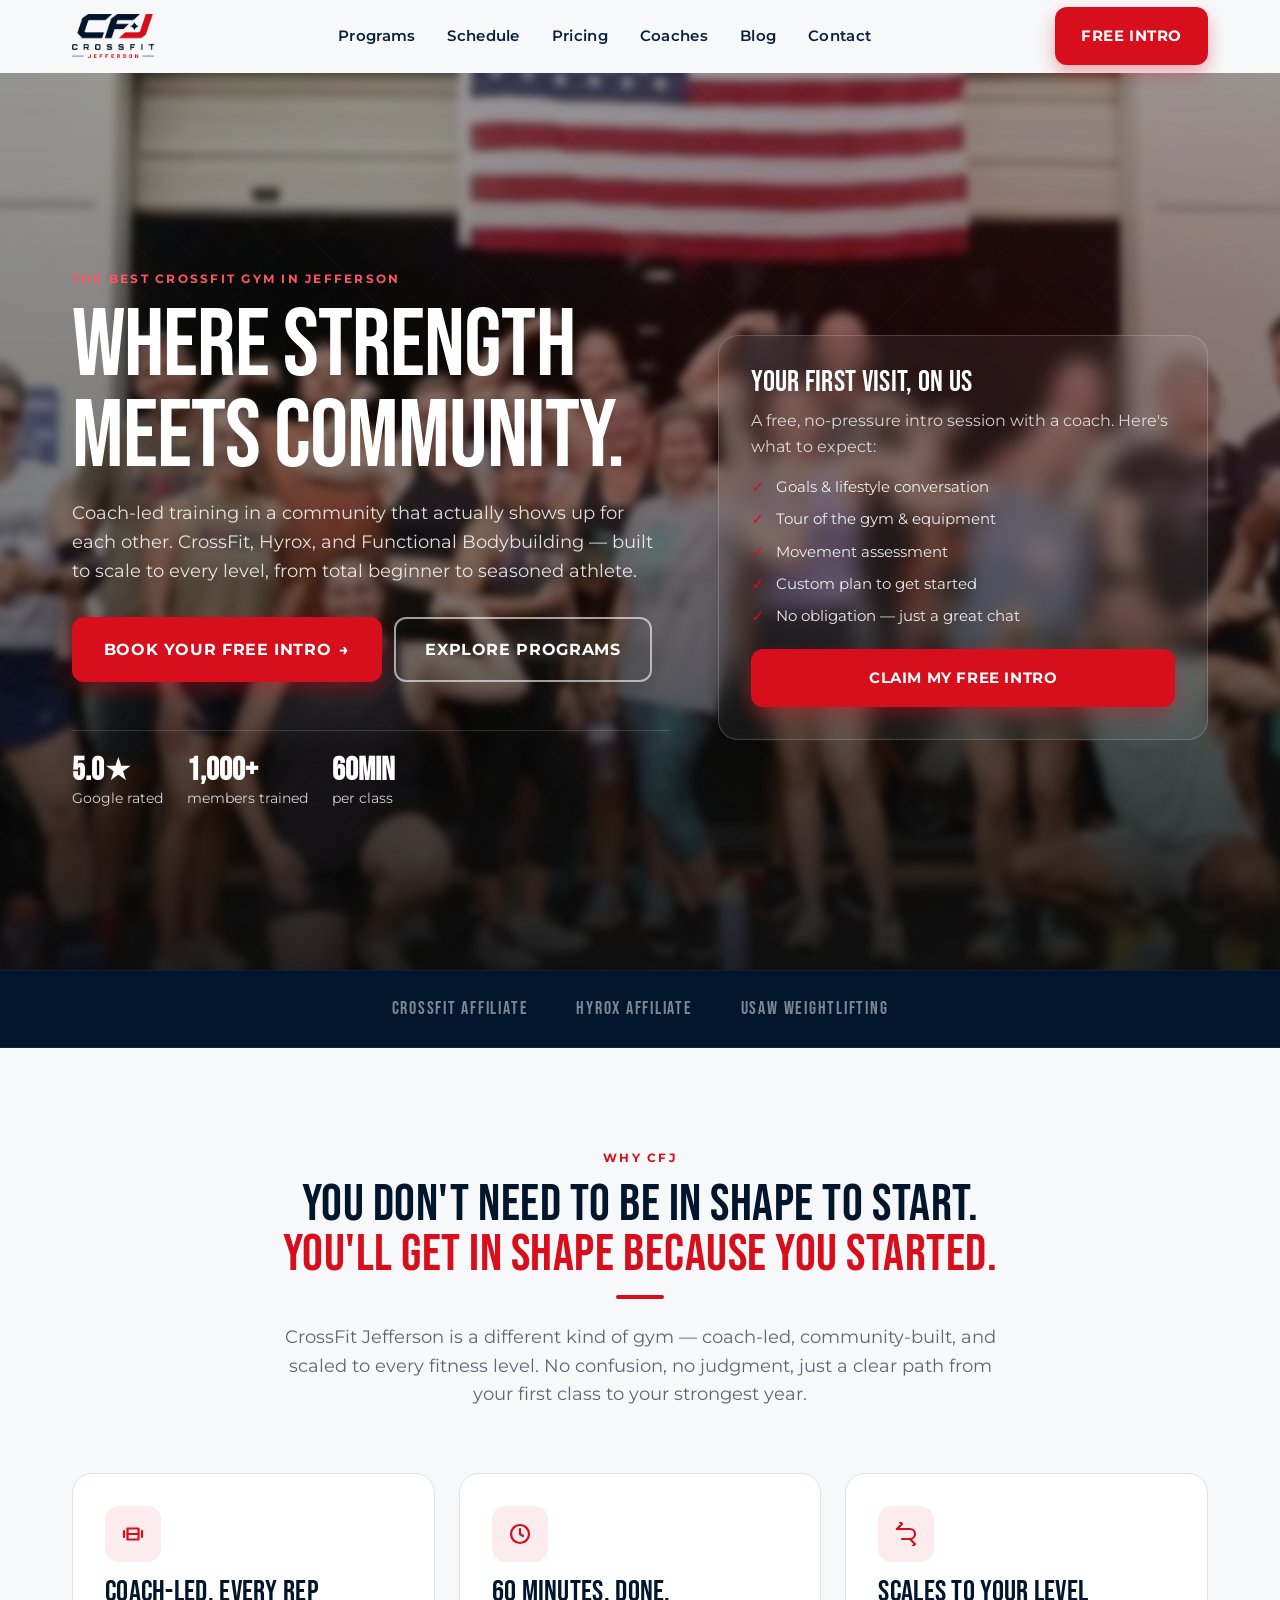
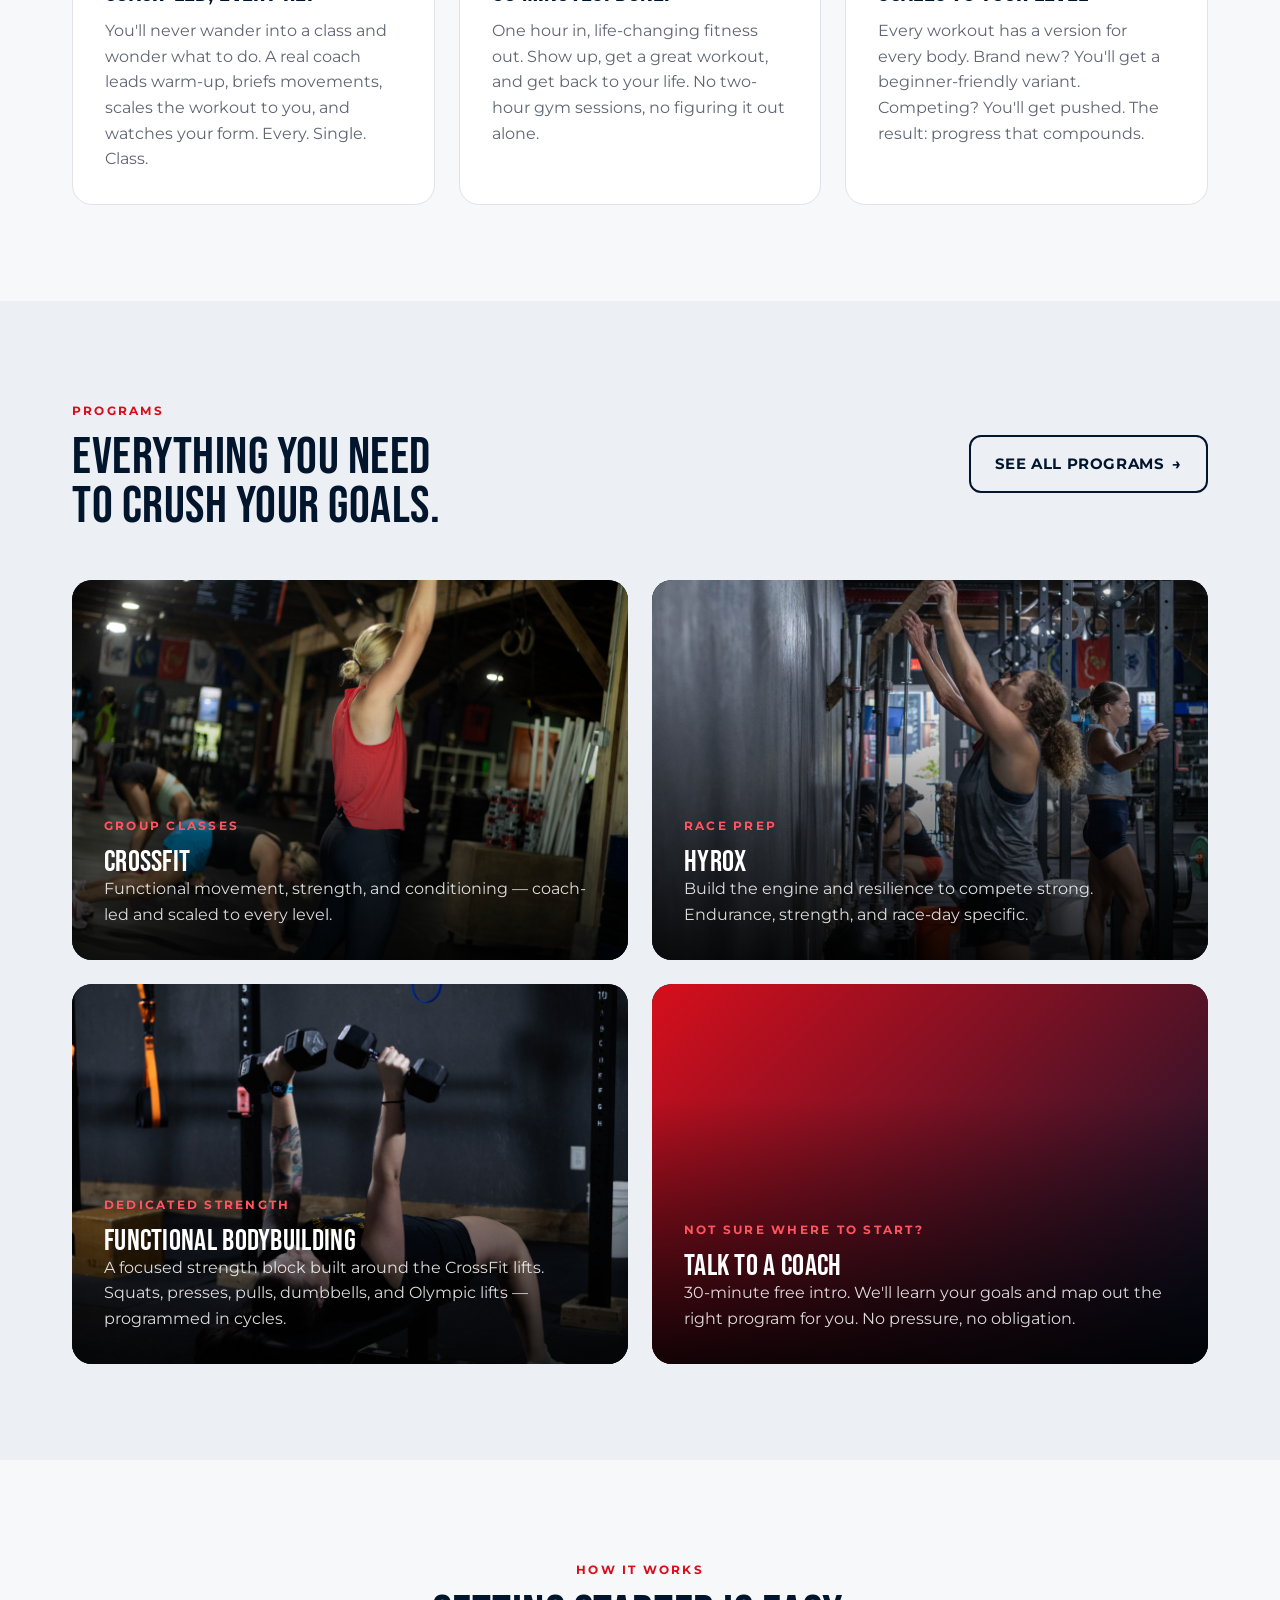
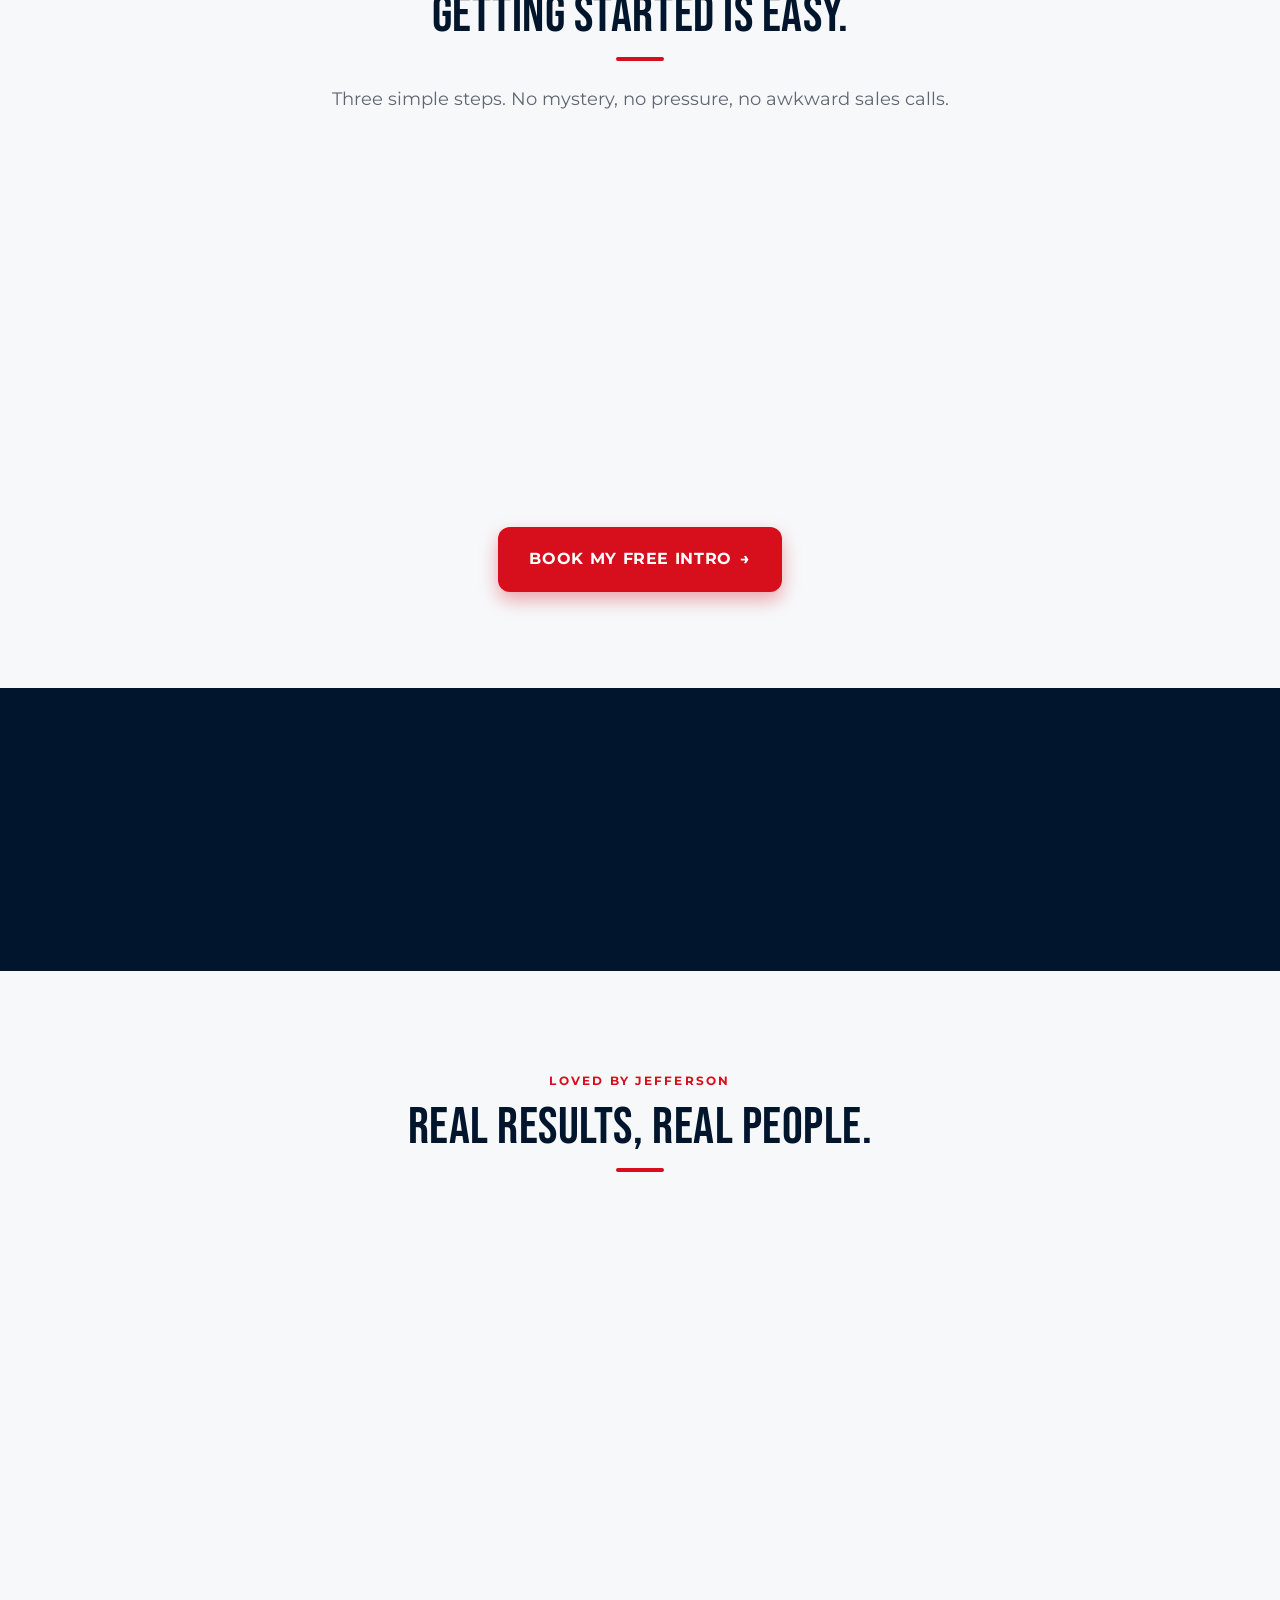
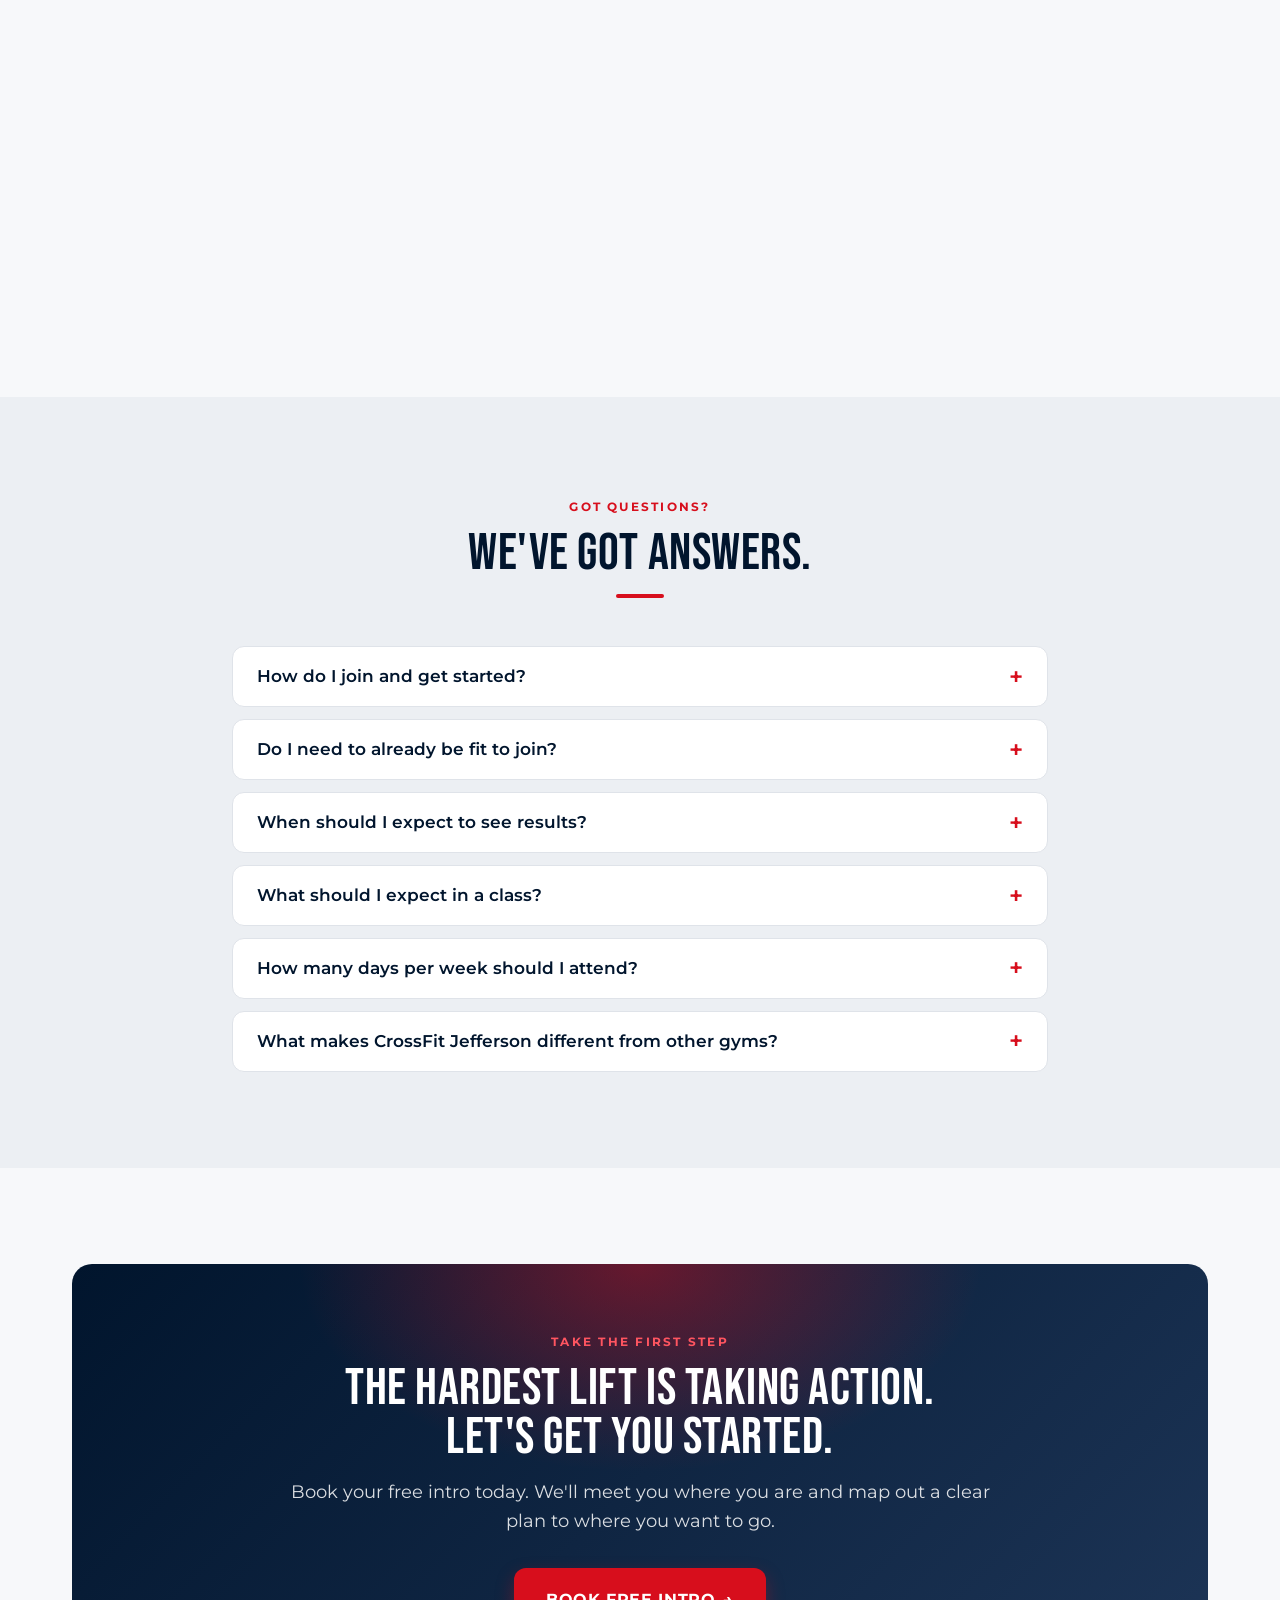
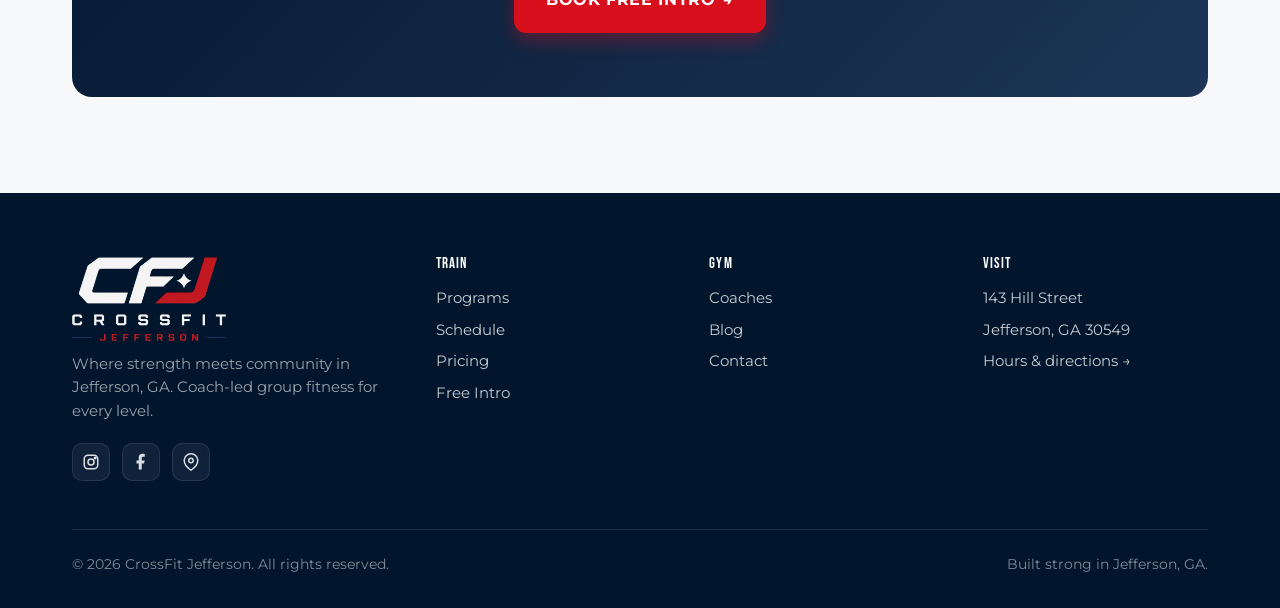
==== index.html @ 90361f64 "FAQ: locally owned since 2012 Co-Authored-By: Claude Opus 5.5 <noreply@anthropic.com>" ====
<!DOCTYPE html>
<html lang="en">
<head>
  <meta charset="UTF-8">
  <meta name="viewport" content="width=device-width, initial-scale=1, viewport-fit=cover">
  <title>CrossFit Jefferson — The Best CrossFit Gym in Jefferson, GA</title>
  <meta name="description" content="CrossFit Jefferson in Jefferson, GA. Coach-led group classes, Hyrox training, and Functional Bodybuilding. Book your free intro today.">
  <meta name="theme-color" content="#01152d">
  <meta property="og:title" content="CrossFit Jefferson — Jefferson, GA">
  <meta property="og:description" content="Where strength meets community. Book your free intro.">
  <meta property="og:type" content="website">
  <meta property="og:image" content="https://kopacrossfit.com/assets/img/cfj-logo.png">
  <meta name="twitter:card" content="summary_large_image">
  <meta name="twitter:image" content="https://kopacrossfit.com/assets/img/cfj-logo.png">
  <link rel="preconnect" href="https://fonts.googleapis.com">
  <link rel="preconnect" href="https://fonts.gstatic.com" crossorigin>
  <link href="https://fonts.googleapis.com/css2?family=Bebas+Neue&family=Montserrat:wght@400;500;600;700&display=swap" rel="stylesheet">
  <link rel="stylesheet" href="assets/css/styles.css?v=21">
  <link rel="icon" type="image/png" href="assets/img/favicon.png">
  <!-- Schema: HealthClub / LocalBusiness. Update telephone, sameAs (socials),
       and aggregateRating.reviewCount with the real Google review count. -->
  <script type="application/ld+json">
  {
    "@context": "https://schema.org",
    "@type": ["HealthClub", "LocalBusiness"],
    "@id": "https://kopacrossfit.com/#gym",
    "name": "CrossFit Jefferson",
    "alternateName": "KOPA CrossFit",
    "description": "Coach-led CrossFit, Hyrox training (official Hyrox affiliate), and Functional Bodybuilding (USAW certified) in Jefferson, GA. Group classes scaled to every level.",
    "url": "https://kopacrossfit.com",
    "image": "https://kopacrossfit.com/assets/img/cfj-logo.png",
    "logo": "https://kopacrossfit.com/assets/img/cfj-logo.png",
    "priceRange": "$$",
    "telephone": "+17067084377",
    "email": "info@kopacrossfit.com",
    "address": {
      "@type": "PostalAddress",
      "streetAddress": "143 Hill Street",
      "addressLocality": "Jefferson",
      "addressRegion": "GA",
      "postalCode": "30549",
      "addressCountry": "US"
    },
    "geo": {
      "@type": "GeoCoordinates",
      "latitude": 34.1175,
      "longitude": -83.5727
    },
    "openingHoursSpecification": [
      { "@type": "OpeningHoursSpecification", "dayOfWeek": ["Monday","Tuesday","Wednesday","Thursday","Friday"], "opens": "04:30", "closes": "19:30" },
      { "@type": "OpeningHoursSpecification", "dayOfWeek": "Saturday", "opens": "08:00", "closes": "10:00" }
    ],
    "areaServed": [
      {"@type":"City","name":"Jefferson"},
      {"@type":"City","name":"Commerce"},
      {"@type":"City","name":"Winder"},
      {"@type":"City","name":"Athens"},
      {"@type":"AdministrativeArea","name":"Jackson County"}
    ],
    "amenityFeature": [
      {"@type":"LocationFeatureSpecification","name":"CrossFit Affiliate","value":true},
      {"@type":"LocationFeatureSpecification","name":"Official Hyrox Affiliate","value":true},
      {"@type":"LocationFeatureSpecification","name":"Functional Bodybuilding (USAW certified)","value":true}
    ],
    "makesOffer": [
      {"@type":"Offer","itemOffered":{"@type":"Service","name":"CrossFit Group Classes"}},
      {"@type":"Offer","itemOffered":{"@type":"Service","name":"Hyrox Race Training"}},
      {"@type":"Offer","itemOffered":{"@type":"Service","name":"Functional Bodybuilding"}}
    ],
    "sameAs": [
      "https://www.instagram.com/",
      "https://www.facebook.com/",
      "https://www.google.com/maps?q=KOPA+CrossFit+Jefferson+GA"
    ],
    "aggregateRating": {
      "@type": "AggregateRating",
      "ratingValue": "5.0",
      "reviewCount": "123",
      "bestRating": "5",
      "worstRating": "5"
    }
  }
  </script>
  <script type="application/ld+json">
  {
    "@context": "https://schema.org",
    "@type": "FAQPage",
    "mainEntity": [
      {"@type":"Question","name":"How do I join and get started?","acceptedAnswer":{"@type":"Answer","text":"Click 'Free Intro' anywhere on the page to book your no-pressure intro session. You'll tour the gym, meet a coach, and we'll talk through your goals to see if CrossFit Jefferson is the right fit. No obligation — just a great conversation."}},
      {"@type":"Question","name":"Do I need to already be fit to join?","acceptedAnswer":{"@type":"Answer","text":"No. Most members start exactly where you are. Every workout is universally scaled — there's a version for every level. As you progress, you take on the more challenging variants."}},
      {"@type":"Question","name":"When should I expect to see results?","acceptedAnswer":{"@type":"Answer","text":"Most members notice real fitness changes in the first 30 days. Consistency is the unlock — three classes per week is the sweet spot for getting strong, fit, and confident in the shortest time."}},
      {"@type":"Question","name":"What should I expect in a class?","acceptedAnswer":{"@type":"Answer","text":"60 minutes total, led by a qualified coach. Group warm-up, briefing on the workout and movements, the workout itself with the coach guiding form, and a cool-down together. You'll never be lost."}},
      {"@type":"Question","name":"How many days per week should I attend?","acceptedAnswer":{"@type":"Answer","text":"Beginners: 2–4 days a week is plenty. As you adapt, work up to 4–5. Recovery days between sessions matter, especially in your first month."}},
      {"@type":"Question","name":"What makes CrossFit Jefferson different from other gyms?","acceptedAnswer":{"@type":"Answer","text":"We've been locally owned since 2012, built to make a real impact in Jefferson. You're not a number here — everyone knows your name. It's a community of people who actually want you to show up, no judgment, no criticism."}}
    ]
  }
  </script>
</head>
<body>

<!-- =================== HEADER =================== -->
<header class="site-header">
  <div class="container">
    <nav class="nav" aria-label="Primary">
      <a class="nav-brand" href="index.html" aria-label="CrossFit Jefferson home">
        <img src="assets/img/cfj-logo.png" alt="CrossFit Jefferson — Fitness, Family, Community" width="170" height="93">
      </a>
      <ul class="nav-links" id="primary-nav">
        <li><a href="programs.html">Programs</a></li>
        <li><a href="schedule.html">Schedule</a></li>
        <li><a href="pricing.html">Pricing</a></li>
        <li><a href="coaches.html">Coaches</a></li>
        <li><a href="blog.html">Blog</a></li>
        <li><a href="contact.html">Contact</a></li>
      </ul>
      <div class="nav-cta">
        <a href="get-started.html" class="btn btn-primary">Free Intro</a>
        <button class="nav-toggle" aria-controls="primary-nav" aria-expanded="false" aria-label="Toggle menu">
          <span></span><span></span><span></span>
        </button>
      </div>
    </nav>
  </div>
</header>

<!-- =================== HERO =================== -->
<section class="hero">
  <div class="container hero-inner">
    <div class="hero-copy">
      <span class="eyebrow" style="color:var(--brand-300)">The Best CrossFit Gym in Jefferson</span>
      <h1 class="h-display">Where strength<br>meets community.</h1>
      <p class="lead">Coach-led training in a community that actually shows up for each other. CrossFit, Hyrox, and Functional Bodybuilding — built to scale to every level, from total beginner to seasoned athlete.</p>
      <div class="hero-cta">
        <a href="get-started.html" class="btn btn-primary btn-lg btn-arrow">Book Your Free Intro</a>
        <a href="programs.html" class="btn btn-ghost-light btn-lg">Explore Programs</a>
      </div>
      <div class="hero-meta">
        <div><strong>5.0★</strong>Google rated</div>
        <div><strong>1,000+</strong>members trained</div>
        <div><strong>60min</strong>per class</div>
      </div>
    </div>

    <aside class="hero-card reveal" aria-label="What's included">
      <h3>Your first visit, on us</h3>
      <p style="color:rgba(255,255,255,0.78); margin-bottom: 1rem;">A free, no-pressure intro session with a coach. Here's what to expect:</p>
      <ul>
        <li>Goals & lifestyle conversation</li>
        <li>Tour of the gym & equipment</li>
        <li>Movement assessment</li>
        <li>Custom plan to get started</li>
        <li>No obligation — just a great chat</li>
      </ul>
      <a href="get-started.html" class="btn btn-primary full-width" style="justify-content:center; margin-top:1.25rem;">Claim My Free Intro</a>
    </aside>
  </div>
</section>

<!-- =================== TRUST STRIP =================== -->
<div class="trust">
  <div class="container trust-inner">
    <span>CROSSFIT AFFILIATE</span>
    <span>HYROX AFFILIATE</span>
    <span>USAW WEIGHTLIFTING</span>
  </div>
</div>

<!-- =================== VALUE PROPS =================== -->
<section>
  <div class="container">
    <div class="text-center" style="max-width: 740px; margin-inline:auto;">
      <span class="eyebrow">Why CFJ</span>
      <h2>You don't need to be in shape to start.<br><span style="color:var(--brand)">You'll get in shape because you started.</span></h2>
      <span class="divider center"></span>
      <p class="lead muted" style="margin-inline:auto;">CrossFit Jefferson is a different kind of gym — coach-led, community-built, and scaled to every fitness level. No confusion, no judgment, just a clear path from your first class to your strongest year.</p>
    </div>

    <div class="grid grid-3" style="margin-top: var(--s-8);">
      <article class="card reveal">
        <div class="card-icon" aria-hidden="true">
          <svg width="24" height="24" viewBox="0 0 24 24" fill="none" stroke="currentColor" stroke-width="2.2" stroke-linecap="round" stroke-linejoin="round"><path d="M6.5 6.5h11v11h-11z"/><path d="M3 9v6"/><path d="M21 9v6"/><path d="M6.5 12h11"/></svg>
        </div>
        <h3>Coach-led, every rep</h3>
        <p>You'll never wander into a class and wonder what to do. A real coach leads warm-up, briefs movements, scales the workout to you, and watches your form. Every. Single. Class.</p>
      </article>
      <article class="card reveal">
        <div class="card-icon" aria-hidden="true">
          <svg width="24" height="24" viewBox="0 0 24 24" fill="none" stroke="currentColor" stroke-width="2.2" stroke-linecap="round" stroke-linejoin="round"><circle cx="12" cy="12" r="9"/><polyline points="12 7 12 12 15 14"/></svg>
        </div>
        <h3>60 minutes. Done.</h3>
        <p>One hour in, life-changing fitness out. Show up, get a great workout, and get back to your life. No two-hour gym sessions, no figuring it out alone.</p>
      </article>
      <article class="card reveal">
        <div class="card-icon" aria-hidden="true">
          <svg width="24" height="24" viewBox="0 0 24 24" fill="none" stroke="currentColor" stroke-width="2.2" stroke-linecap="round" stroke-linejoin="round"><path d="M16 17l5 5-5 5"/><path d="M3 7h13a5 5 0 010 10H8"/><path d="M8 7l-5-5 5-5" transform="rotate(180 5.5 2)"/></svg>
        </div>
        <h3>Scales to your level</h3>
        <p>Every workout has a version for every body. Brand new? You'll get a beginner-friendly variant. Competing? You'll get pushed. The result: progress that compounds.</p>
      </article>
    </div>
  </div>
</section>

<!-- =================== PROGRAMS =================== -->
<section class="bg-paper-2">
  <div class="container">
    <div class="flex flex-between flex-wrap" style="margin-bottom: var(--s-7); gap: var(--s-5);">
      <div>
        <span class="eyebrow">Programs</span>
        <h2>Everything you need<br>to crush your goals.</h2>
      </div>
      <a href="programs.html" class="btn btn-ghost btn-arrow">See All Programs</a>
    </div>

    <div class="grid grid-2">
      <a href="programs.html#crossfit" class="program-card reveal" style="--bg: url(../img/crossfit.jpg);">
        <div class="program-card-content">
          <span class="eyebrow" style="color: var(--brand-300);">Group Classes</span>
          <h3>CrossFit</h3>
          <p>Functional movement, strength, and conditioning — coach-led and scaled to every level.</p>
        </div>
      </a>
      <a href="programs.html#hyrox" class="program-card reveal" style="--bg: url(../img/hyrox.jpg);">
        <div class="program-card-content">
          <span class="eyebrow" style="color: var(--brand-300);">Race Prep</span>
          <h3>Hyrox</h3>
          <p>Build the engine and resilience to compete strong. Endurance, strength, and race-day specific.</p>
        </div>
      </a>
      <a href="programs.html#functional-bodybuilding" class="program-card reveal" style="--bg: url(../img/strengthhouse.jpg);">
        <div class="program-card-content">
          <span class="eyebrow" style="color: var(--brand-300);">Dedicated Strength</span>
          <h3>Functional Bodybuilding</h3>
          <p>A focused strength block built around the CrossFit lifts. Squats, presses, pulls, dumbbells, and Olympic lifts — programmed in cycles.</p>
        </div>
      </a>
      <a href="get-started.html" class="program-card reveal" style="--bg: linear-gradient(135deg, var(--brand) 0%, var(--ink) 100%);">
        <div class="program-card-content">
          <span class="eyebrow" style="color: var(--brand-300);">Not sure where to start?</span>
          <h3>Talk to a Coach</h3>
          <p>30-minute free intro. We'll learn your goals and map out the right program for you. No pressure, no obligation.</p>
        </div>
      </a>
    </div>
  </div>
</section>

<!-- =================== PROCESS =================== -->
<section>
  <div class="container">
    <div class="text-center" style="max-width: 720px; margin-inline:auto; margin-bottom: var(--s-8);">
      <span class="eyebrow">How it works</span>
      <h2>Getting started is easy.</h2>
      <span class="divider center"></span>
      <p class="lead muted" style="margin-inline:auto;">Three simple steps. No mystery, no pressure, no awkward sales calls.</p>
    </div>

    <div class="steps">
      <div class="step reveal">
        <h3>Book your free intro</h3>
        <p>Click "Free Intro" anywhere on the site. Tell us a bit about you, and we'll set a time to chat — at the gym, in person.</p>
      </div>
      <div class="step reveal">
        <h3>Meet a coach &amp; tour the gym</h3>
        <p>30 minutes. We'll learn your goals, do a quick movement assessment, and map out the right starting point for you.</p>
      </div>
      <div class="step reveal">
        <h3>Start training & have fun</h3>
        <p>Jump right into regular classes, or join an optional Foundations class on the 1st or 3rd Tuesday of the month to brush up on the basics. Book on our app, show up, and get coached. Watch what changes in 30 days.</p>
      </div>
    </div>

    <div style="text-align:center; margin-top: var(--s-7);">
      <a href="get-started.html" class="btn btn-primary btn-lg btn-arrow">Book My Free Intro</a>
    </div>
  </div>
</section>

<!-- =================== STATS =================== -->
<section class="bg-ink">
  <div class="container">
    <div class="stats">
      <div class="stat reveal">
        <strong>5.0★</strong>
        <span>Google Rating</span>
      </div>
      <div class="stat reveal">
        <strong>1,000+</strong>
        <span>Members Trained</span>
      </div>
      <div class="stat reveal">
        <strong>60min</strong>
        <span>Per Class</span>
      </div>
      <div class="stat reveal">
        <strong>7 days</strong>
        <span>To Your First Win</span>
      </div>
    </div>
  </div>
</section>

<!-- =================== TESTIMONIALS =================== -->
<section>
  <div class="container">
    <div class="text-center" style="max-width: 720px; margin-inline:auto; margin-bottom: var(--s-8);">
      <span class="eyebrow">Loved by Jefferson</span>
      <h2>Real results, real people.</h2>
      <span class="divider center"></span>
    </div>

    <div class="grid grid-3">
      <article class="testimonial reveal">
        <div class="stars" aria-label="5 out of 5 stars">★★★★★</div>
        <blockquote>"The best decision I've ever made to improve my fitness was joining KOPA. Ashley and Hailey bring high energy and positive vibes to every session. I've made great gains in strength and endurance."</blockquote>
        <div class="who">
          <div class="avatar">BJ</div>
          <div><strong>Brent Johnston</strong><span>Member since 2023</span></div>
        </div>
      </article>
      <article class="testimonial reveal">
        <div class="stars" aria-label="5 out of 5 stars">★★★★★</div>
        <blockquote>"The instructors are knowledgeable and professional. I'd highly recommend it to anyone who needs that extra push without a personal trainer — but with a group cheering you on."</blockquote>
        <div class="who">
          <div class="avatar">MC</div>
          <div><strong>Megan Caughron</strong><span>Group classes</span></div>
        </div>
      </article>
      <article class="testimonial reveal">
        <div class="stars" aria-label="5 out of 5 stars">★★★★★</div>
        <blockquote>"My son took the teen class between sports seasons and can't wait to go back. The instructors are kind and encouraging while teaching proper form. Great gym, great people."</blockquote>
        <div class="who">
          <div class="avatar">MM</div>
          <div><strong>Mackenzie Mays</strong><span>Teen athlete parent</span></div>
        </div>
      </article>
      <article class="testimonial reveal">
        <div class="stars" aria-label="5 out of 5 stars">★★★★★</div>
        <blockquote>"Hands down the best CrossFit gym around. Great people!"</blockquote>
        <div class="who">
          <div class="avatar">DC</div>
          <div><strong>Dawson Crawley</strong><span>Member</span></div>
        </div>
      </article>
      <article class="testimonial reveal">
        <div class="stars" aria-label="5 out of 5 stars">★★★★★</div>
        <blockquote>"Love this gym — feels like family. The owners do a great job, it's exceptionally well run and they're active participants too. Thankful to be part of this community."</blockquote>
        <div class="who">
          <div class="avatar">SP</div>
          <div><strong>Susan Pearson</strong><span>Long-time member</span></div>
        </div>
      </article>
      <article class="testimonial reveal card-dark" style="display:flex;flex-direction:column;justify-content:center;background:var(--ink);color:white;border-color:var(--ink-3);border-radius:var(--radius-lg);padding:var(--s-6);">
        <h3 style="color:white;">Read more reviews</h3>
        <p style="color:rgba(255,255,255,0.75); margin-top: var(--s-3);">Hundreds of 5-star reviews from Jefferson residents who started exactly where you are.</p>
        <a href="https://www.google.com/maps?q=KOPA+CrossFit+Jefferson+GA" target="_blank" rel="noopener" class="btn btn-primary" style="margin-top: var(--s-5); align-self: flex-start;">See Google Reviews</a>
      </article>
    </div>
  </div>
</section>

<!-- =================== FAQ =================== -->
<section class="bg-paper-2">
  <div class="container container-narrow">
    <div class="text-center" style="margin-bottom: var(--s-7);">
      <span class="eyebrow">Got questions?</span>
      <h2>We've got answers.</h2>
      <span class="divider center"></span>
    </div>

    <div class="faq">
      <details>
        <summary>How do I join and get started?</summary>
        <p>Click "Free Intro" anywhere on the page to book your no-pressure intro session. You'll tour the gym, meet a coach, and we'll talk through your goals to see if CrossFit Jefferson is the right fit. No obligation — just a great conversation.</p>
      </details>
      <details>
        <summary>Do I need to already be fit to join?</summary>
        <p>Nope. Most of our members start exactly where you are. Every workout is universally scaled — there's a version for every level. As you progress, you take on the more challenging variants.</p>
      </details>
      <details>
        <summary>When should I expect to see results?</summary>
        <p>Most members notice real fitness changes in the first 30 days. Consistency is the unlock — three classes per week is the sweet spot for getting strong, fit, and confident in the shortest time.</p>
      </details>
      <details>
        <summary>What should I expect in a class?</summary>
        <p>60 minutes total, led by a qualified coach. Group warm-up, briefing on the workout and movements, the workout itself with the coach guiding form, and a cool-down together. You'll never be lost.</p>
      </details>
      <details>
        <summary>How many days per week should I attend?</summary>
        <p>Beginners: 2–4 days a week is plenty. As you adapt, work up to 4–5. Recovery days between sessions matter, especially in your first month.</p>
      </details>
      <details>
        <summary>What makes CrossFit Jefferson different from other gyms?</summary>
        <p>We've been locally owned since 2012, built to make a real impact in Jefferson. You're not a number here — everyone knows your name. It's a community of people who actually want you to show up, no judgment, no criticism.</p>
      </details>
    </div>
  </div>
</section>

<!-- =================== FINAL CTA =================== -->
<section>
  <div class="container">
    <div class="cta-banner reveal">
      <span class="eyebrow" style="color: var(--brand-300);">Take the first step</span>
      <h2>The hardest lift is taking action.<br>Let's get you started.</h2>
      <p class="lead">Book your free intro today. We'll meet you where you are and map out a clear plan to where you want to go.</p>
      <div class="flex flex-center" style="gap: var(--s-3); flex-wrap: wrap;">
        <a href="get-started.html" class="btn btn-primary btn-lg btn-arrow">Book Free Intro</a>
      </div>
    </div>
  </div>
</section>

<!-- =================== FOOTER =================== -->
<footer class="site-footer">
  <div class="container">
    <div class="footer-grid">
      <div>
        <a class="nav-brand" href="index.html" aria-label="CrossFit Jefferson home">
          <img src="assets/img/cfj-logo-white.png" alt="CrossFit Jefferson" style="height:84px;width:auto;">
        </a>
        <p class="footer-brand-text">Where strength meets community in Jefferson, GA. Coach-led group fitness for every level.</p>
        <div class="social" style="margin-top: 1.25rem;">
          <a href="https://www.instagram.com/" target="_blank" rel="noopener" aria-label="Instagram">
            <svg width="18" height="18" viewBox="0 0 24 24" fill="none" stroke="currentColor" stroke-width="2"><rect x="3" y="3" width="18" height="18" rx="5"/><circle cx="12" cy="12" r="4"/><circle cx="17.5" cy="6.5" r="1" fill="currentColor"/></svg>
          </a>
          <a href="https://www.facebook.com/" target="_blank" rel="noopener" aria-label="Facebook">
            <svg width="18" height="18" viewBox="0 0 24 24" fill="currentColor"><path d="M13 22v-8h3l1-4h-4V7c0-1.2.5-2 2-2h2V1.2C16 1.1 15 1 13.7 1 11 1 9 2.7 9 6v4H6v4h3v8h4z"/></svg>
          </a>
          <a href="https://www.google.com/maps?q=KOPA+CrossFit+Jefferson+GA" target="_blank" rel="noopener" aria-label="Google Maps">
            <svg width="18" height="18" viewBox="0 0 24 24" fill="none" stroke="currentColor" stroke-width="2"><path d="M21 10c0 7-9 13-9 13s-9-6-9-13a9 9 0 0118 0z"/><circle cx="12" cy="10" r="3"/></svg>
          </a>
        </div>
      </div>
      <div>
        <h4>Train</h4>
        <ul>
          <li><a href="programs.html">Programs</a></li>
          <li><a href="schedule.html">Schedule</a></li>
          <li><a href="pricing.html">Pricing</a></li>
          <li><a href="get-started.html">Free Intro</a></li>
        </ul>
      </div>
      <div>
        <h4>Gym</h4>
        <ul>
          <li><a href="coaches.html">Coaches</a></li>
          <li><a href="blog.html">Blog</a></li>
          <li><a href="contact.html">Contact</a></li>
        </ul>
      </div>
      <div>
        <h4>Visit</h4>
        <ul>
          <li>143 Hill Street</li>
          <li>Jefferson, GA 30549</li>
          <li><a href="contact.html">Hours &amp; directions →</a></li>
        </ul>
      </div>
    </div>
    <div class="footer-bottom">
      <span>© <span data-year>2026</span> CrossFit Jefferson. All rights reserved.</span>
      <span>Built strong in Jefferson, GA.</span>
    </div>
  </div>
</footer>

<a href="get-started.html" class="btn btn-primary float-cta">Free Intro</a>

<script src="assets/js/main.js" defer></script>
</body>
</html>
---- assets/css/styles.css ----
/* ==========================================================================
   CrossFit Jefferson — design system
   Mobile-first, no framework, no build step.
   ========================================================================== */

/* ---------- Tokens ---------- */
:root {
  /* Color — CrossFit Jefferson brand (sampled from logo) */
  --ink:        #01152d;       /* logo navy */
  --ink-2:      #0a2140;
  --ink-3:      #1d3557;
  --paper:      #f7f8fa;
  --paper-2:    #eceff3;
  --line:       #dfe3e9;
  --muted:      #5f6672;
  --muted-2:    #8b93a1;

  --brand:      #d70e1c;       /* logo red */
  --brand-700:  #a80812;
  --brand-300:  #ff5560;
  --brand-50:   #fdecee;
  --accent:     #1d3557;       /* secondary navy */
  --success:    #2e7d32;
  --danger:     #c0392b;

  /* Type */
  --font-display: "Bebas Neue", "Oswald", "Impact", system-ui, sans-serif;
  --font-body:    "Montserrat", system-ui, -apple-system, "Segoe UI", Roboto, sans-serif;

  /* Spacing scale */
  --s-1: 0.25rem;
  --s-2: 0.5rem;
  --s-3: 0.75rem;
  --s-4: 1rem;
  --s-5: 1.5rem;
  --s-6: 2rem;
  --s-7: 3rem;
  --s-8: 4rem;
  --s-9: 6rem;
  --s-10: 8rem;

  /* Layout */
  --container: 1200px;
  --container-narrow: 880px;
  --radius: 12px;
  --radius-lg: 20px;

  /* Effects */
  --shadow-sm: 0 1px 2px rgba(0,0,0,0.06), 0 1px 3px rgba(0,0,0,0.08);
  --shadow-md: 0 4px 12px rgba(0,0,0,0.08), 0 2px 4px rgba(0,0,0,0.05);
  --shadow-lg: 0 24px 48px -12px rgba(0,0,0,0.18);

  --ease: cubic-bezier(0.4, 0, 0.2, 1);
  --t-fast: 150ms var(--ease);
  --t-med:  250ms var(--ease);
  --t-slow: 500ms var(--ease);

  /* Header height (used for scroll offset) */
  --nav-h: 72px;
}

/* ---------- Reset ---------- */
*, *::before, *::after { box-sizing: border-box; }
* { margin: 0; }
html { -webkit-text-size-adjust: 100%; scroll-behavior: smooth; }
body {
  font-family: var(--font-body);
  font-size: 16px;
  line-height: 1.6;
  color: var(--ink);
  background: var(--paper);
  -webkit-font-smoothing: antialiased;
  -moz-osx-font-smoothing: grayscale;
  text-rendering: optimizeLegibility;
  overflow-x: hidden;
}
img, picture, video, canvas, svg { display: block; max-width: 100%; height: auto; }
button, input, select, textarea { font: inherit; color: inherit; }
a { color: inherit; text-decoration: none; }
ul, ol { padding: 0; list-style: none; }
:focus-visible { outline: 3px solid var(--brand); outline-offset: 3px; border-radius: 4px; }

@media (prefers-reduced-motion: reduce) {
  html { scroll-behavior: auto; }
  *, *::before, *::after { animation-duration: 0.001ms !important; transition-duration: 0.001ms !important; }
}

/* ---------- Typography ---------- */
h1, h2, h3, h4 {
  font-family: var(--font-display);
  font-weight: 400;
  line-height: 0.95;
  letter-spacing: 0.01em;
  text-transform: uppercase;
}
.h-display {
  font-size: clamp(2.75rem, 8vw, 6rem);
  letter-spacing: -0.01em;
}
h1 { font-size: clamp(2.25rem, 6vw, 4.5rem); }
h2 { font-size: clamp(1.85rem, 4.5vw, 3.25rem); }
h3 { font-size: clamp(1.4rem, 2.5vw, 1.85rem); }
h4 { font-size: 1.15rem; letter-spacing: 0.04em; }

p { max-width: 65ch; }
.lead { font-size: clamp(1.05rem, 1.4vw, 1.25rem); color: var(--ink-2); }
small, .small { font-size: 0.875rem; color: var(--muted); }

.eyebrow {
  display: inline-block;
  font-family: var(--font-body);
  font-size: 0.78rem;
  font-weight: 700;
  letter-spacing: 0.18em;
  text-transform: uppercase;
  color: var(--brand);
  margin-bottom: var(--s-3);
}
.eyebrow.dark { color: var(--ink); }

.text-center { text-align: center; }
.muted       { color: var(--muted); }
.no-wrap     { white-space: nowrap; }
.divider {
  display: block;
  width: 48px;
  height: 4px;
  background: var(--brand);
  border-radius: 2px;
  margin: var(--s-4) 0 var(--s-5);
}
.divider.center { margin-left: auto; margin-right: auto; }

/* ---------- Layout primitives ---------- */
.container {
  width: 100%;
  max-width: var(--container);
  margin-inline: auto;
  padding-inline: clamp(1rem, 4vw, 2rem);
}
.container-narrow { max-width: var(--container-narrow); margin-inline: auto; padding-inline: clamp(1rem, 4vw, 2rem); }

section { padding-block: clamp(3rem, 8vw, 6rem); }
.section-tight { padding-block: clamp(2rem, 5vw, 3.5rem); }

.grid { display: grid; gap: var(--s-5); }
.grid-2 { grid-template-columns: repeat(2, minmax(0, 1fr)); }
.grid-3 { grid-template-columns: repeat(3, minmax(0, 1fr)); }
.grid-4 { grid-template-columns: repeat(4, minmax(0, 1fr)); }
.grid-auto { grid-template-columns: repeat(auto-fit, minmax(280px, 1fr)); }

.flex { display: flex; gap: var(--s-4); }
.flex-wrap { flex-wrap: wrap; }
.flex-center { align-items: center; justify-content: center; }
.flex-between { align-items: center; justify-content: space-between; }

@media (max-width: 880px) {
  .grid-2, .grid-3, .grid-4 { grid-template-columns: 1fr; }
}

/* ---------- Buttons ---------- */
.btn {
  display: inline-flex;
  align-items: center;
  gap: var(--s-2);
  padding: 0.95rem 1.5rem;
  font-weight: 700;
  font-size: 0.95rem;
  letter-spacing: 0.04em;
  text-transform: uppercase;
  border: 2px solid transparent;
  border-radius: var(--radius);
  cursor: pointer;
  transition: transform var(--t-fast), background var(--t-fast), color var(--t-fast), border-color var(--t-fast), box-shadow var(--t-fast);
  white-space: nowrap;
  text-decoration: none;
}
.btn:hover { transform: translateY(-2px); }
.btn:active { transform: translateY(0); }

.btn-primary {
  background: var(--brand);
  color: white;
  box-shadow: 0 8px 18px rgba(215,14,28, 0.35);
}
.btn-primary:hover { background: var(--brand-700); box-shadow: 0 12px 24px rgba(215,14,28, 0.45); }

.btn-dark {
  background: var(--ink);
  color: white;
}
.btn-dark:hover { background: var(--ink-3); }

.btn-ghost {
  background: transparent;
  color: var(--ink);
  border-color: var(--ink);
}
.btn-ghost:hover { background: var(--ink); color: white; }

.btn-ghost-light {
  background: transparent;
  color: white;
  border-color: rgba(255,255,255,0.6);
}
.btn-ghost-light:hover { background: white; color: var(--ink); border-color: white; }

.btn-lg { padding: 1.1rem 1.85rem; font-size: 1rem; }
.btn-arrow::after {
  content: "→";
  transition: transform var(--t-fast);
}
.btn-arrow:hover::after { transform: translateX(4px); }

/* ---------- Header / Nav ---------- */
.site-header {
  position: sticky;
  top: 0;
  z-index: 100;
  background: rgba(247, 248, 250, 0.92);
  backdrop-filter: saturate(180%) blur(12px);
  -webkit-backdrop-filter: saturate(180%) blur(12px);
  border-bottom: 1px solid transparent;
  transition: border-color var(--t-fast), background var(--t-fast);
}
.site-header.scrolled { border-bottom-color: var(--line); }

.nav {
  display: flex;
  align-items: center;
  justify-content: space-between;
  height: var(--nav-h);
}
.nav-brand {
  display: flex;
  align-items: center;
  gap: 0.65rem;
  font-family: var(--font-display);
  font-size: 1.5rem;
  letter-spacing: 0.05em;
  color: var(--ink);
}
.nav-brand .logo {
  width: 38px; height: 38px;
  display: grid; place-items: center;
  background: var(--ink);
  color: var(--brand);
  border-radius: 10px;
  font-family: var(--font-display);
  font-size: 1.1rem;
}
.nav-brand small { display: block; font-size: 0.55rem; letter-spacing: 0.25em; color: var(--muted); margin-top: 2px; font-family: var(--font-body); font-weight: 700; }
.nav-brand img { display: block; height: clamp(36px, 4vw, 44px); width: auto; max-width: 200px; }
.site-header .nav-brand img { transition: transform var(--t-fast); }
.site-header .nav-brand:hover img { transform: scale(1.03); }

.nav-links {
  display: flex;
  align-items: center;
  gap: var(--s-6);
}
.nav-links a {
  font-size: 0.92rem;
  font-weight: 600;
  letter-spacing: 0.02em;
  color: var(--ink-2);
  position: relative;
  padding: var(--s-2) 0;
  transition: color var(--t-fast);
}
.nav-links a::after {
  content: "";
  position: absolute;
  left: 0; right: 0; bottom: 0;
  height: 2px;
  background: var(--brand);
  transform: scaleX(0);
  transform-origin: left;
  transition: transform var(--t-med);
}
.nav-links a:hover, .nav-links a.is-active { color: var(--brand); }
.nav-links a.is-active::after { transform: scaleX(1); }

.nav-cta { display: flex; gap: var(--s-3); align-items: center; }

.nav-toggle {
  display: none;
  background: transparent;
  border: 0;
  width: 44px; height: 44px;
  cursor: pointer;
  padding: 0;
  position: relative;
}
.nav-toggle span {
  display: block;
  position: absolute;
  left: 10px;
  width: 24px; height: 2px;
  background: var(--ink);
  transition: transform var(--t-med), opacity var(--t-fast), top var(--t-med);
}
.nav-toggle span:nth-child(1) { top: 14px; }
.nav-toggle span:nth-child(2) { top: 21px; }
.nav-toggle span:nth-child(3) { top: 28px; }
.nav-toggle[aria-expanded="true"] span:nth-child(1) { top: 21px; transform: rotate(45deg); }
.nav-toggle[aria-expanded="true"] span:nth-child(2) { opacity: 0; }
.nav-toggle[aria-expanded="true"] span:nth-child(3) { top: 21px; transform: rotate(-45deg); }

@media (max-width: 960px) {
  .nav-toggle { display: block; }
  .nav-links {
    position: fixed;
    top: var(--nav-h);
    right: 0;
    left: 0;
    width: 100%;
    height: calc(100vh - var(--nav-h));
    height: calc(100dvh - var(--nav-h));
    flex-direction: column;
    align-items: flex-start;
    background: var(--paper);
    padding: var(--s-6) var(--s-5) var(--s-7);
    gap: var(--s-4);
    transform: translateX(100%);
    transition: transform var(--t-med);
    overflow-y: auto;
    border-top: 1px solid var(--line);
  }
  .nav-links.open { transform: translateX(0); }
  .nav-links a { font-size: 1.4rem; font-family: var(--font-display); letter-spacing: 0.04em; }
  .nav-cta .btn-ghost { display: none; }
}

/* ---------- Hero ---------- */
.hero {
  position: relative;
  min-height: clamp(560px, 82vh, 820px);
  display: flex;
  align-items: center;
  color: white;
  background: var(--ink);
  overflow: hidden;
  isolation: isolate;
}
.hero::before {
  content: "";
  position: absolute;
  inset: 0;
  background: url("../img/hero.webp?v=4") center/cover no-repeat;
  background-color: var(--ink);
  filter: blur(4px) saturate(1.1) brightness(0.95);
  transform: scale(1.06); /* hides blurred edges */
  z-index: -2;
}
.hero::after {
  content: "";
  position: absolute;
  inset: 0;
  background:
    linear-gradient(180deg, rgba(0,0,0,0.35) 0%, rgba(0,0,0,0.5) 60%, rgba(10,10,10,0.88) 100%),
    radial-gradient(80% 60% at 80% 30%, rgba(215,14,28,0.2), transparent 70%),
    repeating-linear-gradient(45deg, rgba(255,255,255,0.03) 0 1px, transparent 1px 32px),
    repeating-linear-gradient(-45deg, rgba(255,255,255,0.03) 0 1px, transparent 1px 32px);
  z-index: -1;
  pointer-events: none;
}
.hero-inner {
  display: grid;
  grid-template-columns: 1.1fr 0.9fr;
  align-items: center;
  gap: var(--s-7);
  padding-block: var(--s-9) var(--s-8);
  width: 100%;
}
.hero-copy { max-width: 720px; }
.hero h1 { color: white; }
.hero .lead { color: rgba(255,255,255,0.85); margin-top: var(--s-4); }
.hero-cta { display: flex; gap: var(--s-3); flex-wrap: wrap; margin-top: var(--s-6); }
.hero-meta {
  display: flex;
  flex-wrap: wrap;
  gap: var(--s-5);
  margin-top: var(--s-7);
  padding-top: var(--s-5);
  border-top: 1px solid rgba(255,255,255,0.15);
  color: rgba(255,255,255,0.8);
  font-size: 0.9rem;
}
.hero-meta strong { display: block; font-family: var(--font-display); font-size: 2rem; color: white; line-height: 1; }

.hero-card {
  background: rgba(255,255,255,0.06);
  border: 1px solid rgba(255,255,255,0.18);
  border-radius: var(--radius-lg);
  padding: var(--s-6);
  backdrop-filter: blur(10px);
}
.hero-card h3 { color: white; margin-bottom: var(--s-3); }
.hero-card ul { display: grid; gap: var(--s-2); }
.hero-card li {
  display: flex;
  gap: var(--s-3);
  color: rgba(255,255,255,0.9);
  font-size: 0.95rem;
}
.hero-card li::before {
  content: "✓";
  color: var(--brand);
  font-weight: 700;
}

@media (max-width: 880px) {
  .hero-inner { grid-template-columns: 1fr; gap: var(--s-6); padding-block: var(--s-8) var(--s-7); }
  .hero { min-height: 600px; }
}

/* Page hero (smaller, used on inner pages) */
.page-hero {
  background: linear-gradient(135deg, var(--ink) 0%, var(--ink-3) 100%);
  color: white;
  padding-block: clamp(4rem, 9vw, 7rem);
  position: relative;
  isolation: isolate;
  overflow: hidden;
}
.page-hero::after {
  content: "";
  position: absolute; inset: 0; z-index: -1;
  background: radial-gradient(60% 80% at 90% 30%, rgba(215,14,28,0.28), transparent 60%);
}
.page-hero h1 { color: white; }
.page-hero .lead { color: rgba(255,255,255,0.8); margin-top: var(--s-4); }
.page-hero .breadcrumb { color: rgba(255,255,255,0.55); font-size: 0.85rem; margin-bottom: var(--s-4); letter-spacing: 0.08em; text-transform: uppercase; }
.page-hero .breadcrumb a { color: var(--brand-300); }

/* ---------- Cards ---------- */
.card {
  background: white;
  border: 1px solid var(--line);
  border-radius: var(--radius-lg);
  padding: var(--s-6);
  transition: transform var(--t-med), box-shadow var(--t-med), border-color var(--t-med);
  display: flex;
  flex-direction: column;
}
.card:hover {
  transform: translateY(-4px);
  box-shadow: var(--shadow-lg);
  border-color: var(--brand-300);
}
.card .card-icon {
  width: 56px; height: 56px;
  display: grid; place-items: center;
  background: var(--brand-50);
  color: var(--brand);
  border-radius: 14px;
  margin-bottom: var(--s-4);
  font-size: 1.6rem;
}
.card h3 { margin-bottom: var(--s-3); }
.card p { color: var(--muted); flex: 1; }
.card .card-link {
  display: inline-flex;
  align-items: center;
  gap: var(--s-2);
  margin-top: var(--s-4);
  font-weight: 700;
  color: var(--brand);
  text-transform: uppercase;
  letter-spacing: 0.06em;
  font-size: 0.85rem;
}
.card .card-link::after { content: "→"; transition: transform var(--t-fast); }
.card:hover .card-link::after { transform: translateX(4px); }

.card-dark { background: var(--ink); color: white; border-color: var(--ink-3); }
.card-dark p { color: rgba(255,255,255,0.7); }

/* Program card with image */
.program-card {
  position: relative;
  overflow: hidden;
  border-radius: var(--radius-lg);
  min-height: 380px;
  color: white;
  display: flex;
  align-items: flex-end;
  padding: var(--s-6);
  background: var(--ink);
  isolation: isolate;
  transition: transform var(--t-med);
}
.program-card::before {
  content: "";
  position: absolute; inset: 0; z-index: -1;
  background: linear-gradient(180deg, transparent 30%, rgba(0,0,0,0.85) 100%), var(--bg, linear-gradient(135deg, var(--brand) 0%, var(--ink) 100%));
  background-size: cover;
  background-position: center;
  transition: transform var(--t-slow);
}
.program-card:hover { transform: translateY(-4px); }
.program-card:hover::before { transform: scale(1.06); }
.program-card-content { position: relative; }
.program-card h3 { color: white; }
.program-card p { color: rgba(255,255,255,0.85); }

/* ---------- Pricing ---------- */
.pricing-grid {
  display: grid;
  gap: var(--s-5);
  grid-template-columns: repeat(auto-fit, minmax(280px, 1fr));
}
/* When the pricing tiers collapse to one column, lead with the featured card */
@media (max-width: 700px) {
  .pricing-grid .price-card.featured { order: -1; }
}
.price-card {
  background: white;
  border: 1px solid var(--line);
  border-radius: var(--radius-lg);
  padding: var(--s-7) var(--s-6);
  display: flex;
  flex-direction: column;
  position: relative;
  transition: transform var(--t-med), box-shadow var(--t-med), border-color var(--t-med);
}
.price-card.featured {
  background: var(--ink);
  color: white;
  border-color: var(--ink);
  transform: translateY(-8px);
  box-shadow: var(--shadow-lg);
}
.price-card.featured h3, .price-card.featured .price { color: white; }
.price-card.featured .price-features li { color: rgba(255,255,255,0.85); }
.price-card .badge {
  position: absolute;
  top: var(--s-4);
  right: var(--s-4);
  background: var(--brand);
  color: white;
  font-size: 0.7rem;
  font-weight: 700;
  letter-spacing: 0.1em;
  text-transform: uppercase;
  padding: 0.3rem 0.6rem;
  border-radius: 6px;
}
.price {
  font-family: var(--font-display);
  font-size: 3.5rem;
  line-height: 1;
  margin-block: var(--s-3);
}
.price small { font-family: var(--font-body); font-size: 0.85rem; color: var(--muted); margin-left: 0.4rem; font-weight: 500; }
.price-features { display: grid; gap: var(--s-2); margin: var(--s-5) 0; }
.price-features li { display: flex; gap: var(--s-3); color: var(--ink-2); font-size: 0.95rem; }
.price-features li::before { content: "✓"; color: var(--brand); font-weight: 700; }

/* Term + description list (block flow, hanging checkmark) */
.checks { display: grid; gap: var(--s-3); }
.checks li {
  display: block;
  position: relative;
  padding-left: 1.75rem;
  color: var(--ink-2);
  font-size: 0.95rem;
  line-height: 1.55;
}
.checks li::before {
  content: "✓";
  position: absolute;
  left: 0;
  top: 0;
  color: var(--brand);
  font-weight: 700;
}
.checks li strong { color: var(--ink); }
.price-card .btn { margin-top: auto; justify-content: center; }

/* Commitment tiers (inside the featured Unlimited card) */
.commit-tiers {
  margin-top: var(--s-4);
  border: 1px solid rgba(255,255,255,0.15);
  border-radius: var(--radius);
  overflow: hidden;
}
.commit-tiers div {
  display: flex;
  justify-content: space-between;
  align-items: center;
  padding: 0.6rem 0.9rem;
  font-size: 0.9rem;
  color: rgba(255,255,255,0.85);
}
.commit-tiers div + div { border-top: 1px solid rgba(255,255,255,0.12); }
.commit-tiers strong { color: white; font-weight: 700; }

/* ---------- Process / Steps ---------- */
.steps {
  display: grid;
  gap: var(--s-6);
  grid-template-columns: repeat(auto-fit, minmax(280px, 1fr));
  counter-reset: step;
}
.step {
  position: relative;
  padding: var(--s-6);
  background: white;
  border: 1px solid var(--line);
  border-radius: var(--radius-lg);
  counter-increment: step;
}
.step::before {
  content: counter(step, decimal-leading-zero);
  position: absolute;
  top: -22px;
  left: var(--s-6);
  font-family: var(--font-display);
  font-size: 3rem;
  color: var(--brand);
  background: var(--paper);
  padding-inline: var(--s-2);
  line-height: 1;
}
.step h3 { margin: var(--s-4) 0 var(--s-3); }

/* ---------- Testimonials ---------- */
.testimonial {
  background: white;
  border: 1px solid var(--line);
  border-radius: var(--radius-lg);
  padding: var(--s-6);
  display: flex;
  flex-direction: column;
  gap: var(--s-3);
}
.testimonial .stars { color: var(--brand); letter-spacing: 0.1em; font-size: 1.05rem; }
.testimonial blockquote { font-size: 1rem; color: var(--ink-2); line-height: 1.6; }
.testimonial .who { display: flex; align-items: center; gap: var(--s-3); margin-top: auto; padding-top: var(--s-3); border-top: 1px solid var(--line); }
.testimonial .avatar {
  width: 40px; height: 40px;
  border-radius: 50%;
  background: var(--brand);
  color: white;
  display: grid;
  place-items: center;
  font-weight: 700;
  font-size: 1rem;
}
.testimonial .who strong { display: block; font-size: 0.95rem; }
.testimonial .who span { font-size: 0.8rem; color: var(--muted); }

/* ---------- FAQ ---------- */
.faq { display: grid; gap: var(--s-3); }
.faq details {
  background: white;
  border: 1px solid var(--line);
  border-radius: var(--radius);
  padding: var(--s-4) var(--s-5);
  transition: border-color var(--t-fast), box-shadow var(--t-fast);
}
.faq details[open] { border-color: var(--brand-300); box-shadow: var(--shadow-md); }
.faq summary {
  list-style: none;
  cursor: pointer;
  display: flex;
  align-items: center;
  justify-content: space-between;
  font-weight: 600;
  font-size: 1.05rem;
  color: var(--ink);
}
.faq summary::-webkit-details-marker { display: none; }
.faq summary::after {
  content: "+";
  font-size: 1.5rem;
  color: var(--brand);
  transition: transform var(--t-fast);
  line-height: 1;
}
.faq details[open] summary::after { transform: rotate(45deg); }
.faq details > p, .faq details > div { margin-top: var(--s-3); color: var(--muted); }

/* ---------- CTA banner ---------- */
.cta-banner {
  background: linear-gradient(135deg, var(--ink) 0%, var(--ink-3) 100%);
  color: white;
  position: relative;
  overflow: hidden;
  isolation: isolate;
  border-radius: var(--radius-lg);
  padding: clamp(2rem, 6vw, 4rem);
  text-align: center;
}
.cta-banner::after {
  content: "";
  position: absolute; inset: 0; z-index: -1;
  background: radial-gradient(50% 80% at 50% 0%, rgba(215,14,28,0.45), transparent 60%);
}
.cta-banner h2 { color: white; }
.cta-banner .lead { color: rgba(255,255,255,0.85); margin: var(--s-4) auto var(--s-6); max-width: 60ch; }

/* ---------- Coach card ---------- */
.coach {
  background: white;
  border: 1px solid var(--line);
  border-radius: var(--radius-lg);
  overflow: hidden;
  transition: transform var(--t-med), box-shadow var(--t-med);
}
.coach:hover { transform: translateY(-4px); box-shadow: var(--shadow-lg); }
.coach-photo {
  aspect-ratio: 4 / 5;
  background: linear-gradient(135deg, var(--ink) 0%, var(--brand) 100%);
  display: grid;
  place-items: center;
  color: rgba(255,255,255,0.4);
  font-family: var(--font-display);
  font-size: 4rem;
}
.coach-body { padding: var(--s-5); }
.coach h3 { margin-bottom: var(--s-1); }
.coach .role { color: var(--brand); font-size: 0.85rem; text-transform: uppercase; letter-spacing: 0.1em; font-weight: 700; }
.coach p { margin-top: var(--s-3); color: var(--muted); font-size: 0.95rem; }
.coach-tags { display: flex; flex-wrap: wrap; gap: var(--s-2); margin-top: var(--s-4); }
.coach-tags span { background: var(--paper-2); color: var(--ink-2); font-size: 0.75rem; padding: 0.25rem 0.6rem; border-radius: 999px; font-weight: 600; }

/* ---------- Schedule (dark mode) ---------- */
.schedule-table {
  width: 100%;
  border-collapse: separate;
  border-spacing: 0;
  background: var(--ink);
  border-radius: var(--radius-lg);
  overflow: hidden;
  border: 1px solid var(--ink-3);
  font-size: 0.92rem;
  color: rgba(255,255,255,0.92);
  box-shadow: var(--shadow-lg);
}
.schedule-table th, .schedule-table td {
  padding: var(--s-3) var(--s-4);
  text-align: left;
  border-bottom: 1px solid rgba(255,255,255,0.08);
}
.schedule-table th {
  background: var(--ink-2);
  color: white;
  font-family: var(--font-display);
  font-size: 0.95rem;
  letter-spacing: 0.06em;
  text-transform: uppercase;
  font-weight: 400;
  border-bottom: 1px solid rgba(255,255,255,0.18);
}
.schedule-table th:first-child,
.schedule-table th:nth-child(7),
.schedule-table td:first-child,
.schedule-table td:nth-child(7) {
  font-weight: 700;
  color: rgba(255,255,255,0.65);
  letter-spacing: 0.04em;
}
.schedule-table tr:last-child td { border-bottom: 0; }
.schedule-table tbody tr:hover { background: rgba(215,14,28,0.07); }
.schedule-table td:not(:first-child):not(:nth-child(7)) {
  color: rgba(255,255,255,0.4);
}
/* Divider between Fri and the Saturday Time column */
.schedule-table th:nth-child(7),
.schedule-table td:nth-child(7) {
  border-left: 1px solid rgba(255,255,255,0.18);
}
.schedule-tag {
  display: inline-block;
  font-size: 0.78rem;
  font-weight: 700;
  letter-spacing: 0.08em;
  text-transform: uppercase;
  color: white;
  background: transparent;
  padding: 0;
}
.schedule-tag.hyrox,
.schedule-tag.strength,
.schedule-tag.lift,
.schedule-tag.open { background: transparent; color: white; }

@media (max-width: 820px) {
  .schedule-wrap { overflow-x: auto; -webkit-overflow-scrolling: touch; }
  .schedule-table { min-width: 780px; }
}

/* ---------- Forms ---------- */
.form-card {
  background: white;
  border: 1px solid var(--line);
  border-radius: var(--radius-lg);
  padding: clamp(1.5rem, 4vw, 2.5rem);
  box-shadow: var(--shadow-md);
}
.field { display: grid; gap: var(--s-2); margin-bottom: var(--s-4); }
.field label { font-size: 0.85rem; font-weight: 700; letter-spacing: 0.04em; color: var(--ink-2); }
.field label .req { color: var(--brand); }
.field input, .field select, .field textarea {
  width: 100%;
  padding: 0.9rem 1rem;
  background: var(--paper);
  border: 1px solid var(--line);
  border-radius: 10px;
  font-size: 1rem;
  color: var(--ink);
  transition: border-color var(--t-fast), background var(--t-fast), box-shadow var(--t-fast);
}
.field input:focus, .field select:focus, .field textarea:focus {
  outline: none;
  border-color: var(--brand);
  background: white;
  box-shadow: 0 0 0 4px rgba(215,14,28,0.15);
}
.field textarea { min-height: 120px; resize: vertical; }
.field-row { display: grid; grid-template-columns: 1fr 1fr; gap: var(--s-4); }
@media (max-width: 600px) { .field-row { grid-template-columns: 1fr; } }

.checkbox {
  display: flex;
  align-items: flex-start;
  gap: var(--s-3);
  margin-bottom: var(--s-4);
  font-size: 0.9rem;
  color: var(--muted);
}
.checkbox input { width: 18px; height: 18px; margin-top: 2px; accent-color: var(--brand); }

/* ---------- Stats ---------- */
.stats {
  display: grid;
  gap: var(--s-5);
  grid-template-columns: repeat(auto-fit, minmax(180px, 1fr));
  text-align: center;
}
.stat strong {
  display: block;
  font-family: var(--font-display);
  font-size: clamp(2.5rem, 5vw, 3.75rem);
  color: var(--brand);
  line-height: 1;
}
.stat span { display: block; margin-top: var(--s-2); color: var(--muted); font-size: 0.9rem; letter-spacing: 0.04em; text-transform: uppercase; font-weight: 700; }

/* ---------- Marquee logos / trust strip ---------- */
.trust {
  background: var(--ink);
  color: rgba(255,255,255,0.7);
  padding-block: var(--s-5);
  border-top: 1px solid rgba(255,255,255,0.05);
  border-bottom: 1px solid rgba(255,255,255,0.05);
}
.trust-inner {
  display: flex;
  gap: var(--s-7);
  align-items: center;
  justify-content: center;
  flex-wrap: wrap;
  font-family: var(--font-display);
  font-size: 1.1rem;
  letter-spacing: 0.1em;
}
.trust-inner span { opacity: 0.7; }

/* ---------- Backgrounds ---------- */
.bg-paper-2 { background: var(--paper-2); }
.bg-ink     { background: var(--ink); color: white; }
.bg-ink h2, .bg-ink h3 { color: white; }
.bg-ink p   { color: rgba(255,255,255,0.78); }
.bg-ink .eyebrow { color: var(--brand-300); }

/* ---------- Footer ---------- */
.site-footer {
  background: var(--ink);
  color: rgba(255,255,255,0.78);
  padding-block: var(--s-8) var(--s-6);
  font-size: 0.92rem;
}
.site-footer h4 {
  color: white;
  font-size: 0.95rem;
  letter-spacing: 0.08em;
  text-transform: uppercase;
  margin-bottom: var(--s-4);
}
.site-footer .footer-grid {
  display: grid;
  gap: var(--s-7);
  grid-template-columns: 1.4fr 1fr 1fr 1fr;
}
@media (max-width: 880px) {
  .site-footer .footer-grid { grid-template-columns: 1fr 1fr; }
}
@media (max-width: 480px) {
  .site-footer .footer-grid { grid-template-columns: 1fr; }
}
.site-footer ul { display: grid; gap: var(--s-2); }
.site-footer ul a:hover { color: var(--brand); }
.site-footer .footer-brand-text { margin-top: var(--s-3); max-width: 32ch; color: rgba(255,255,255,0.6); }
.site-footer .footer-bottom {
  display: flex;
  justify-content: space-between;
  align-items: center;
  flex-wrap: wrap;
  gap: var(--s-3);
  margin-top: var(--s-7);
  padding-top: var(--s-5);
  border-top: 1px solid rgba(255,255,255,0.1);
  font-size: 0.85rem;
  color: rgba(255,255,255,0.5);
}
.social { display: flex; gap: var(--s-3); }
.social a {
  width: 38px; height: 38px;
  display: grid; place-items: center;
  background: rgba(255,255,255,0.06);
  border: 1px solid rgba(255,255,255,0.1);
  border-radius: 10px;
  color: rgba(255,255,255,0.85);
  transition: background var(--t-fast), color var(--t-fast), border-color var(--t-fast);
}
.social a:hover { background: var(--brand); color: white; border-color: var(--brand); }

/* ---------- Map embed wrapper ---------- */
.map-wrap {
  border-radius: var(--radius-lg);
  overflow: hidden;
  border: 1px solid var(--line);
  background: var(--paper-2);
  aspect-ratio: 16 / 9;
}
.map-wrap iframe { width: 100%; height: 100%; border: 0; }

/* ---------- Reveal-on-scroll ---------- */
.reveal {
  opacity: 0;
  transform: translateY(20px);
  transition: opacity 600ms var(--ease), transform 600ms var(--ease);
}
.reveal.in { opacity: 1; transform: none; }

/* ---------- Utilities ---------- */
.mt-0 { margin-top: 0 !important; }
.mt-2 { margin-top: var(--s-2); }
.mt-4 { margin-top: var(--s-4); }
.mt-6 { margin-top: var(--s-6); }
.mt-8 { margin-top: var(--s-8); }
.mb-4 { margin-bottom: var(--s-4); }
.mb-6 { margin-bottom: var(--s-6); }
.full-width { width: 100%; }

/* Sticky free-intro float button (mobile) */
.float-cta {
  position: fixed;
  right: 18px;
  bottom: 18px;
  z-index: 50;
  display: none;
  box-shadow: var(--shadow-lg);
}
@media (max-width: 720px) {
  .float-cta { display: inline-flex; }
}
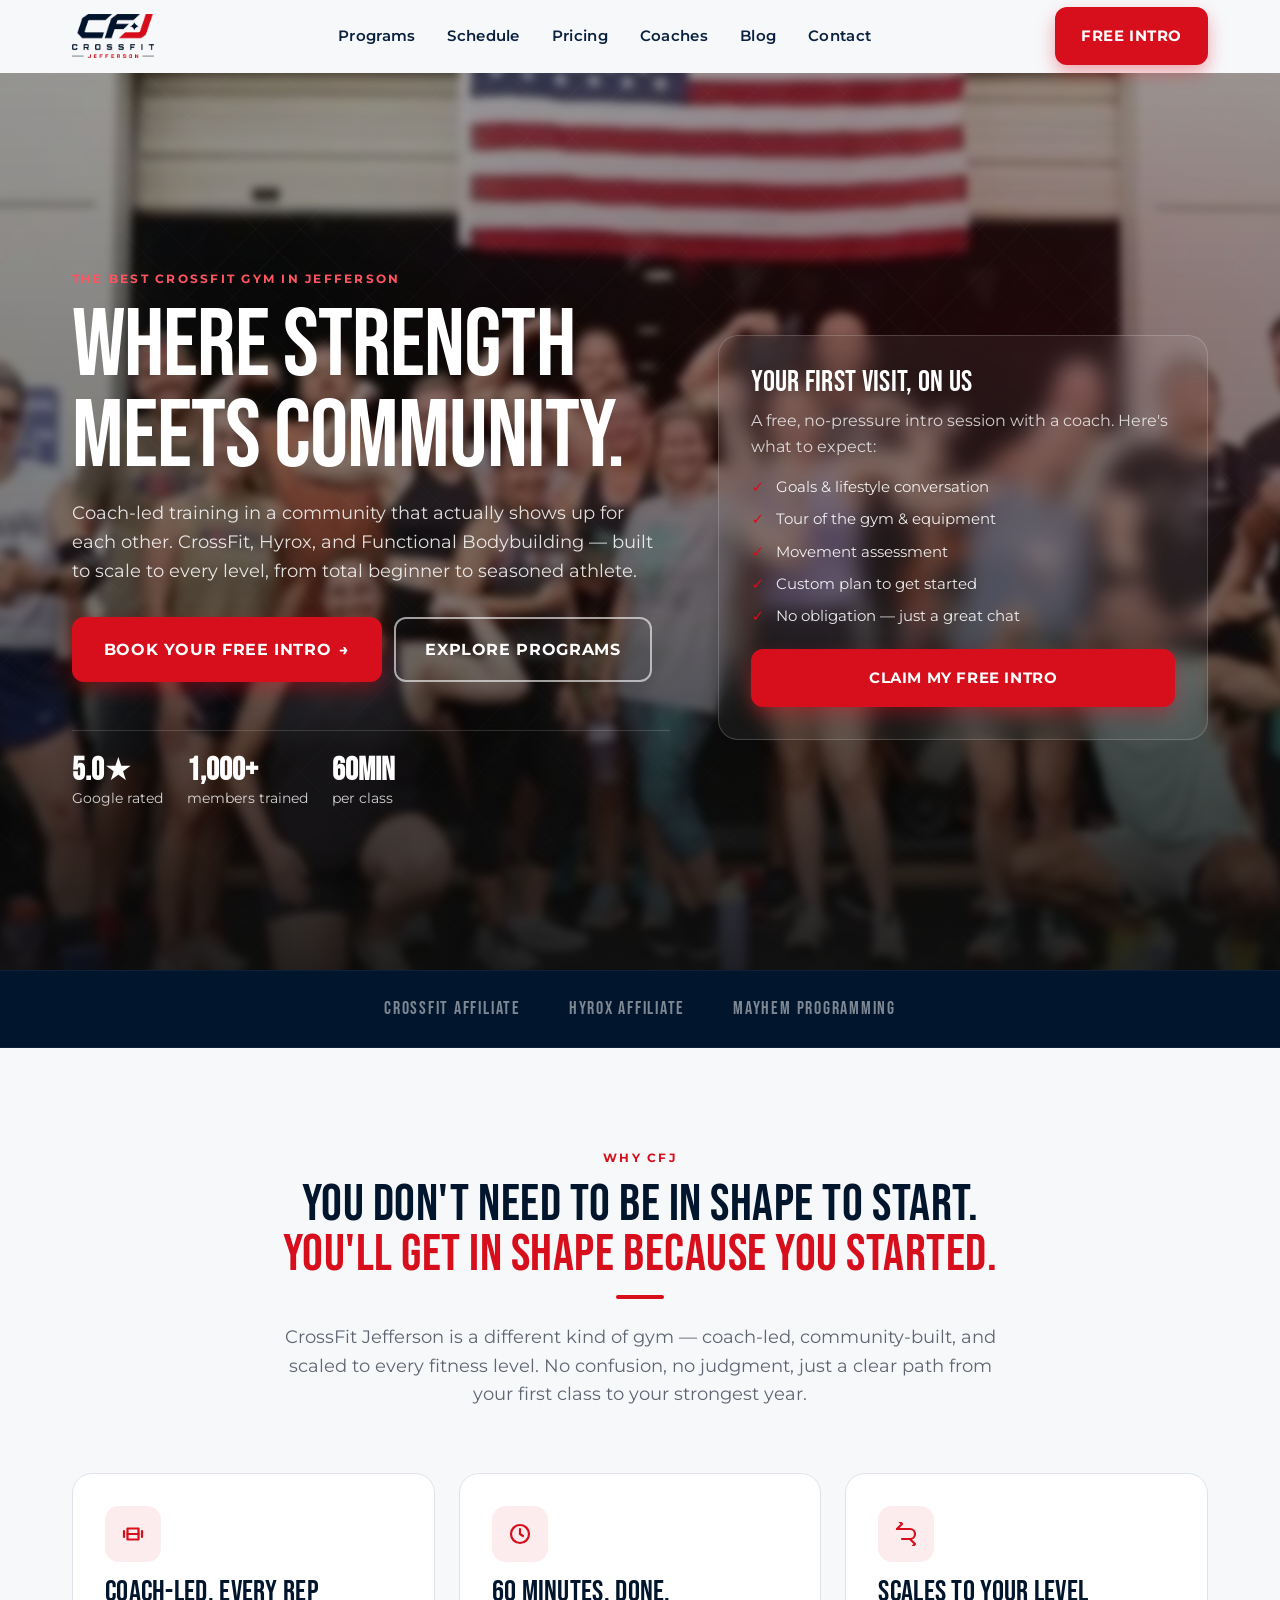
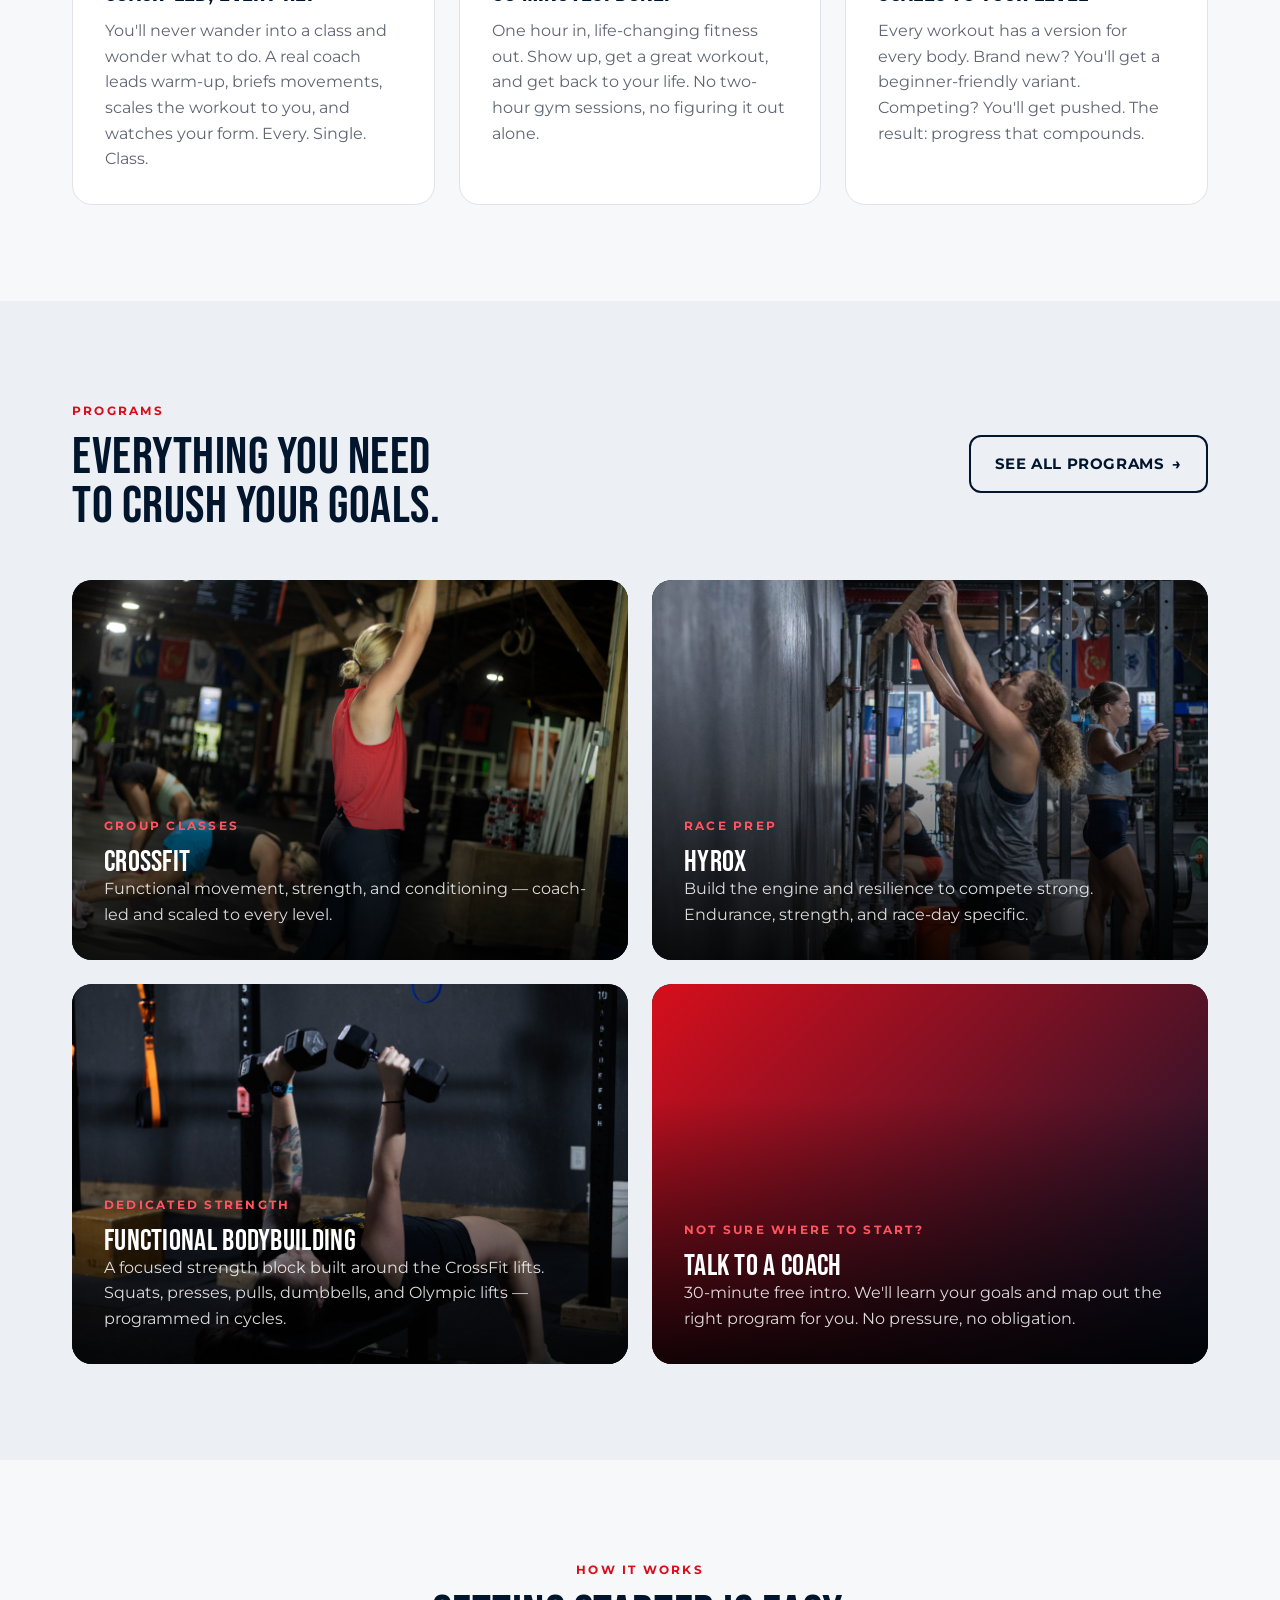
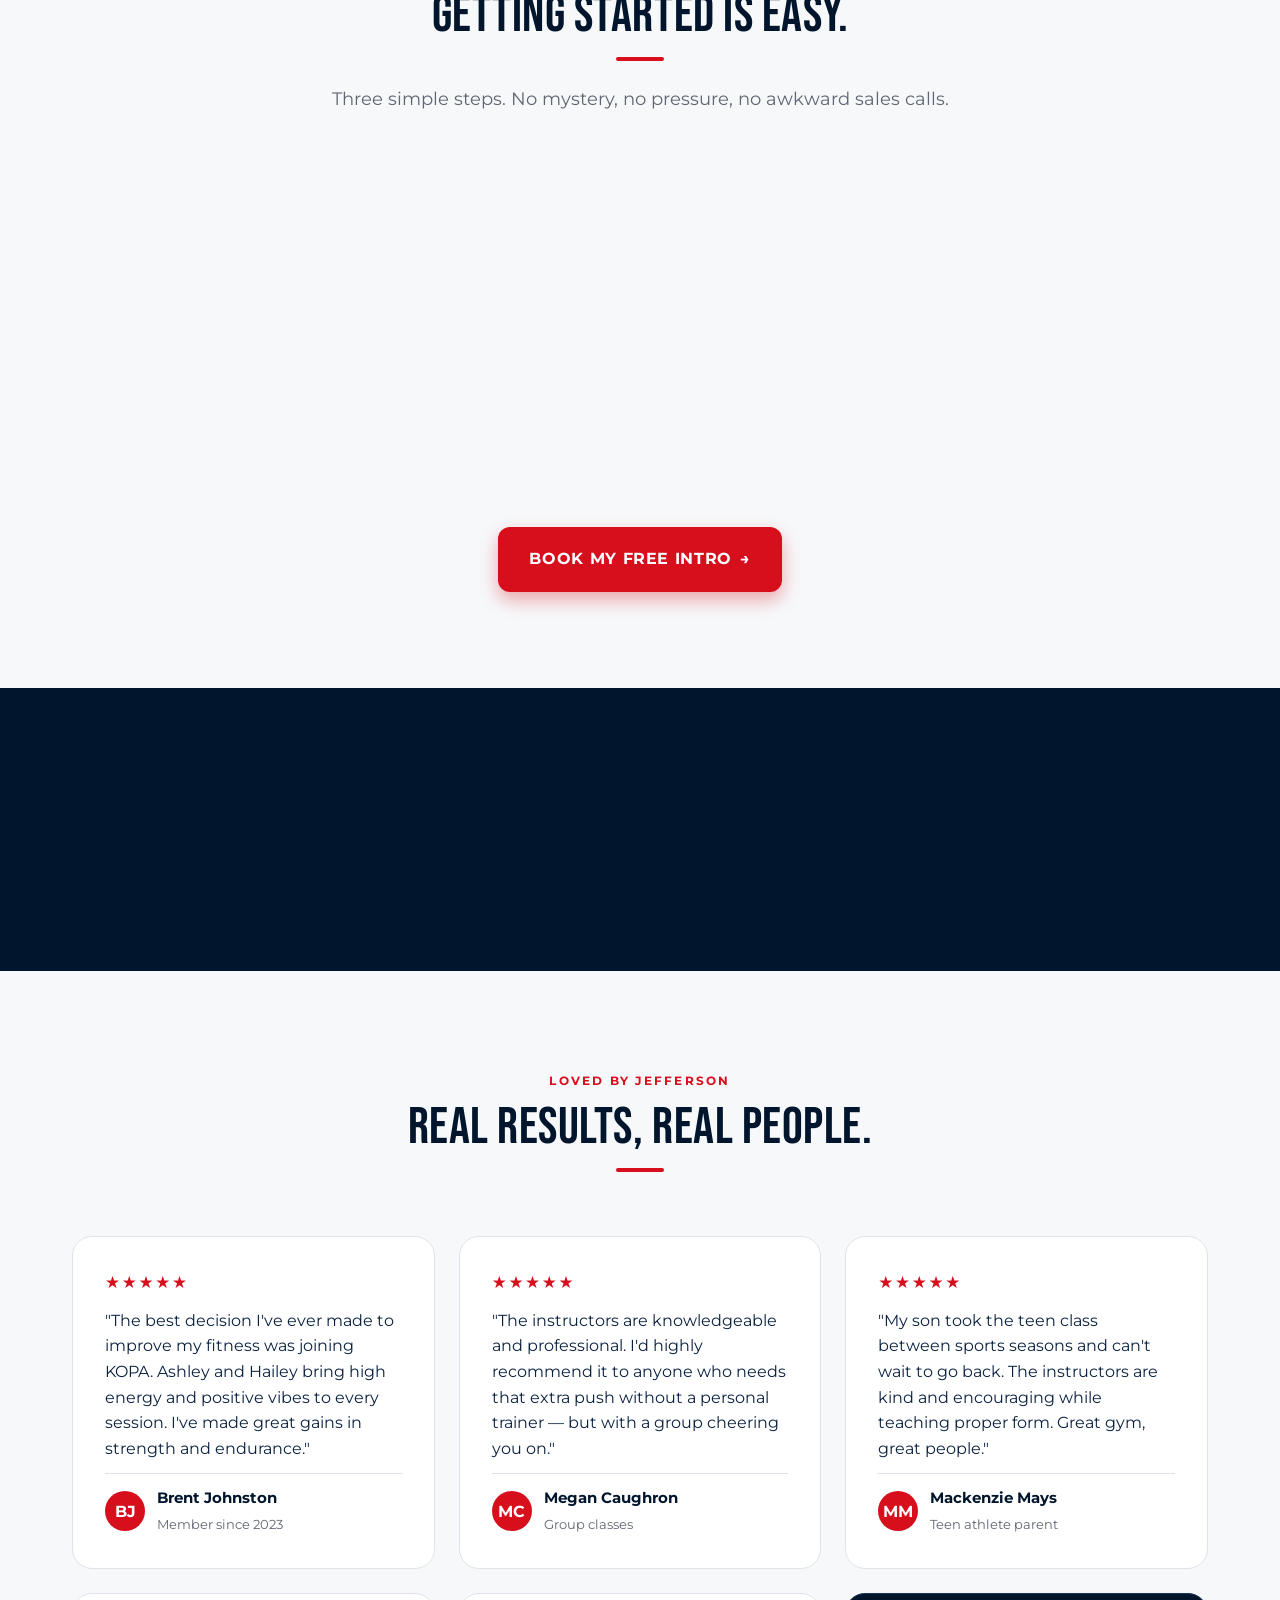
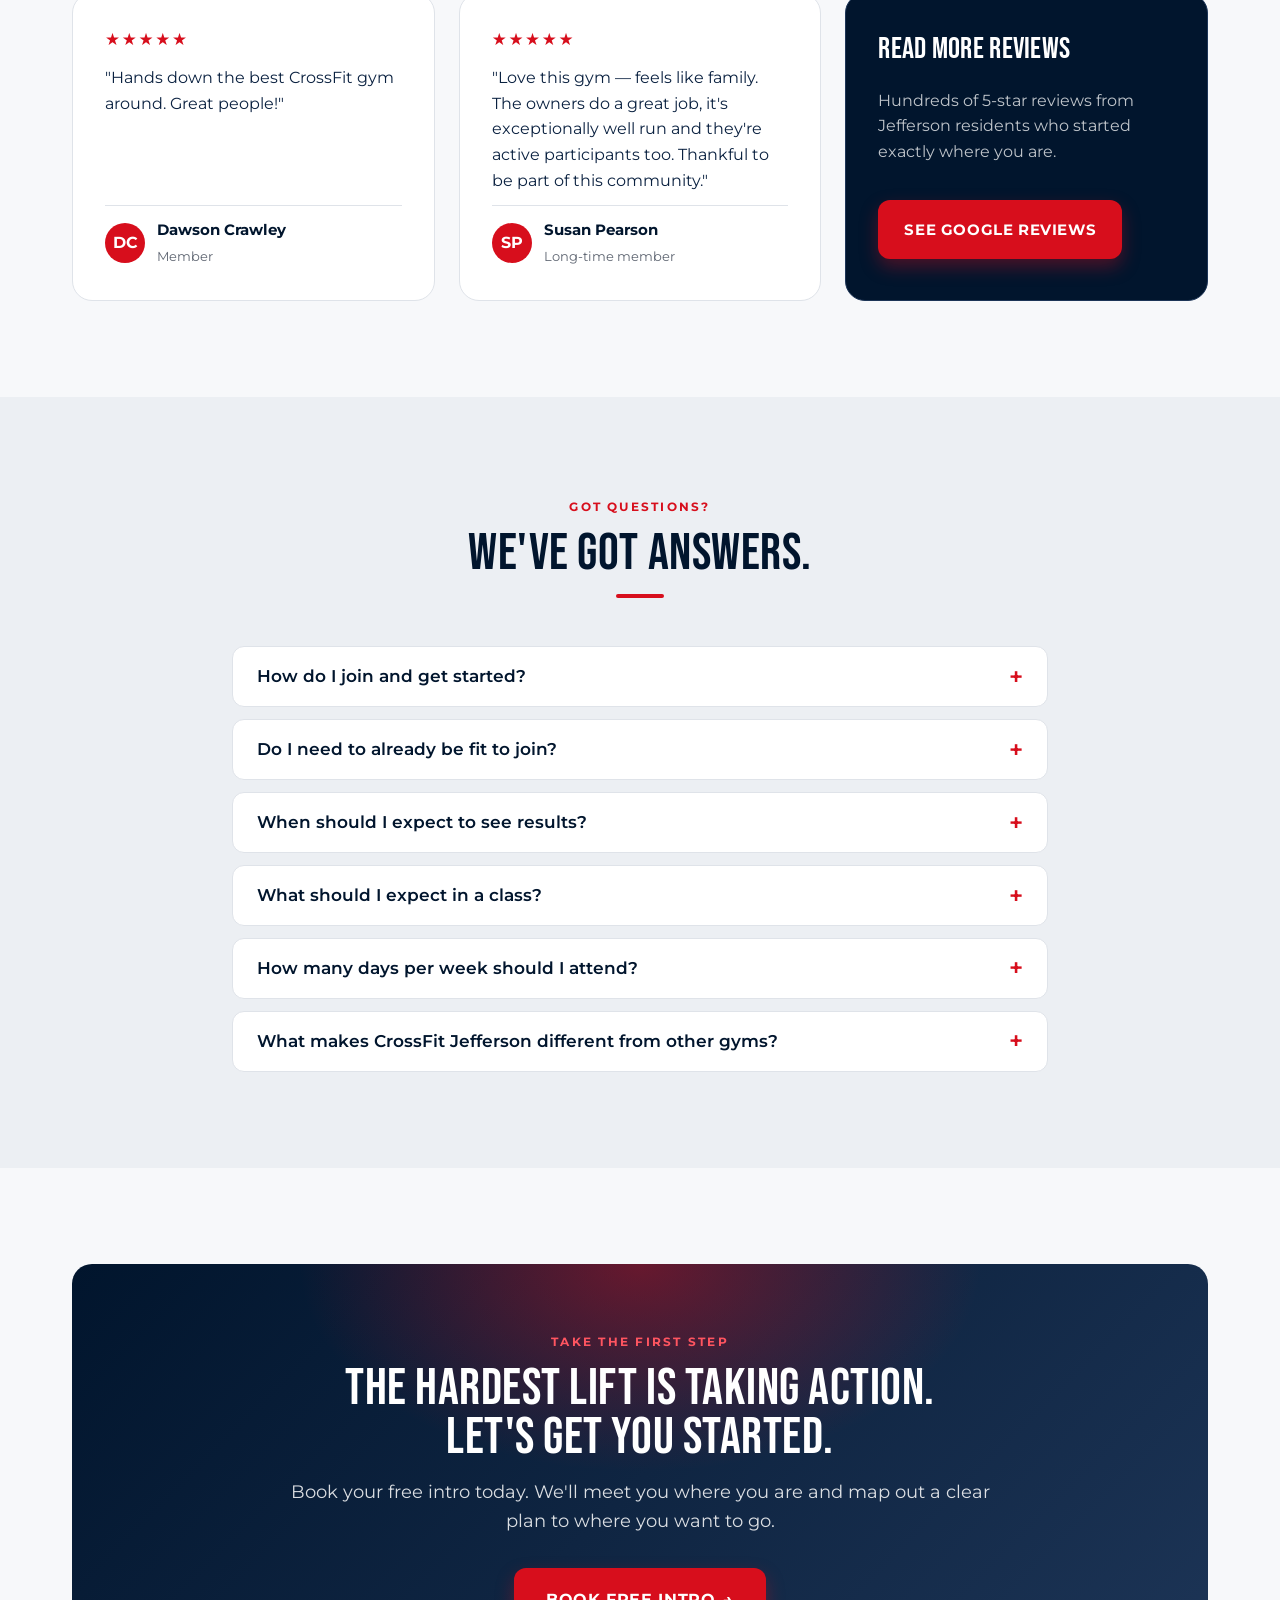
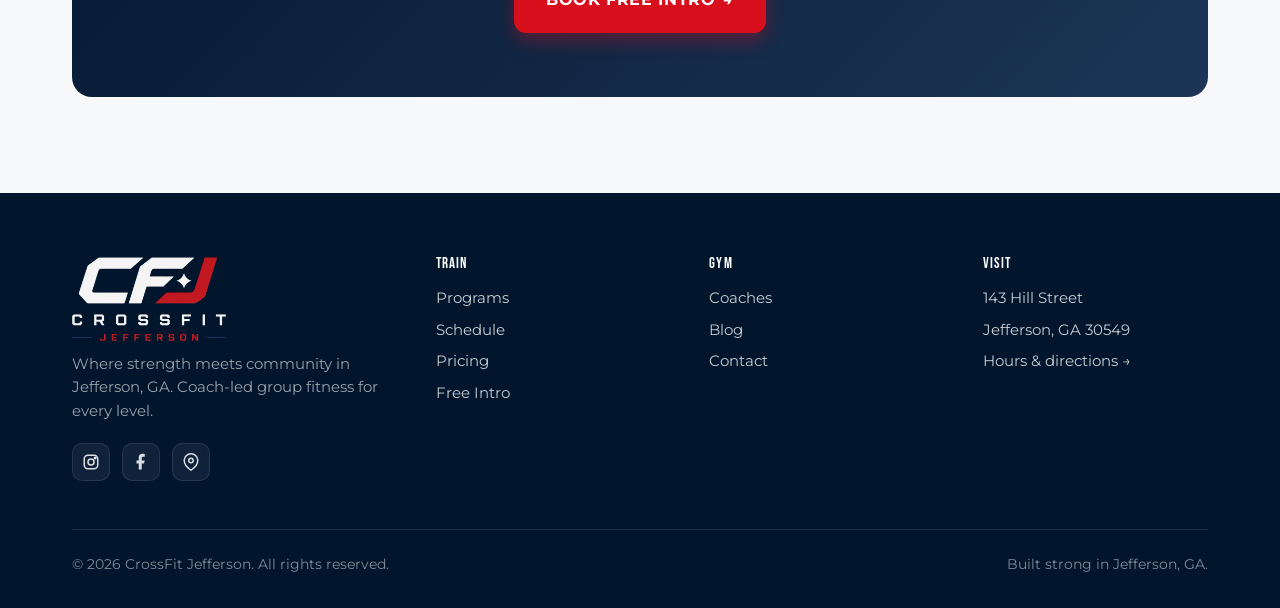
==== commit 78380871: "Trust strip: USAW -> Mayhem Programming Co-Authored-By: Claude Opus 5.5 <noreply@anthropic.com>" ====
--- a/index.html
+++ b/index.html
@@ -161,7 +161,7 @@
   <div class="container trust-inner">
     <span>CROSSFIT AFFILIATE</span>
     <span>HYROX AFFILIATE</span>
-    <span>USAW WEIGHTLIFTING</span>
+    <span>MAYHEM PROGRAMMING</span>
   </div>
 </div>
 
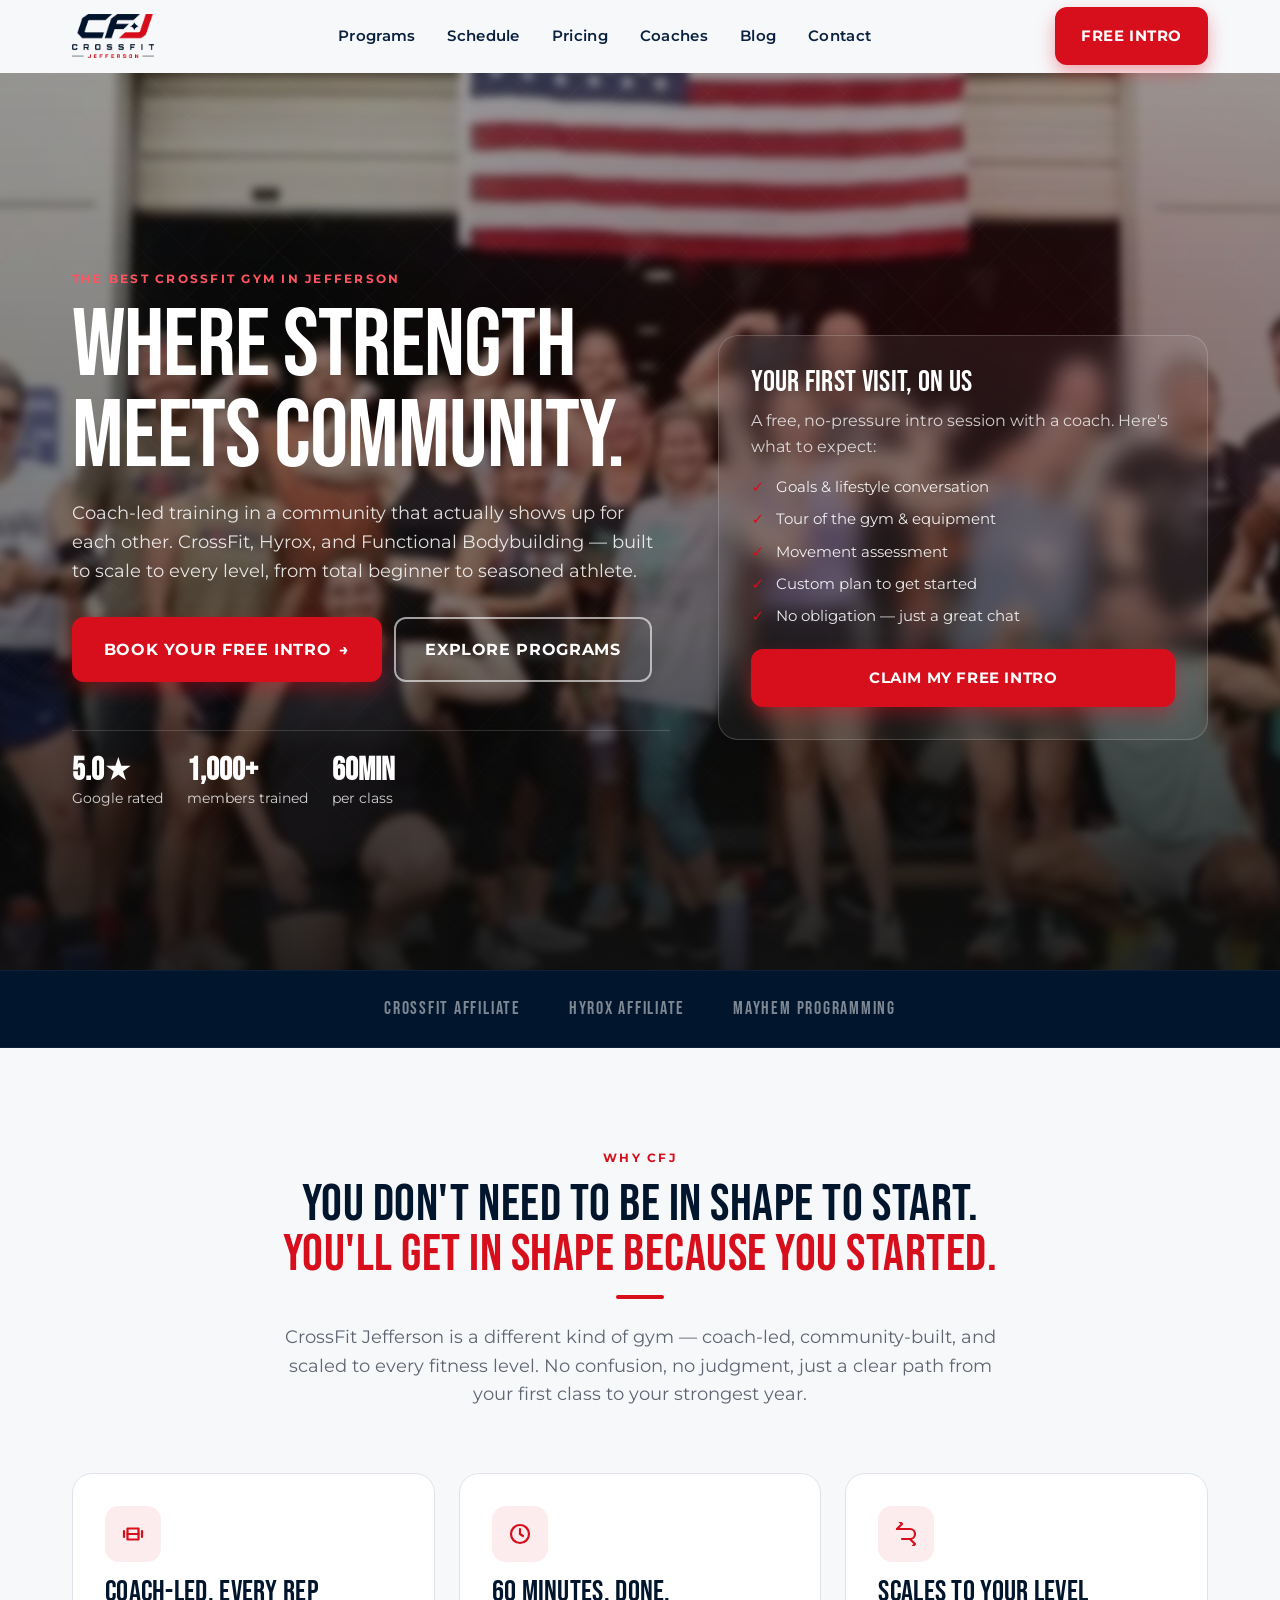
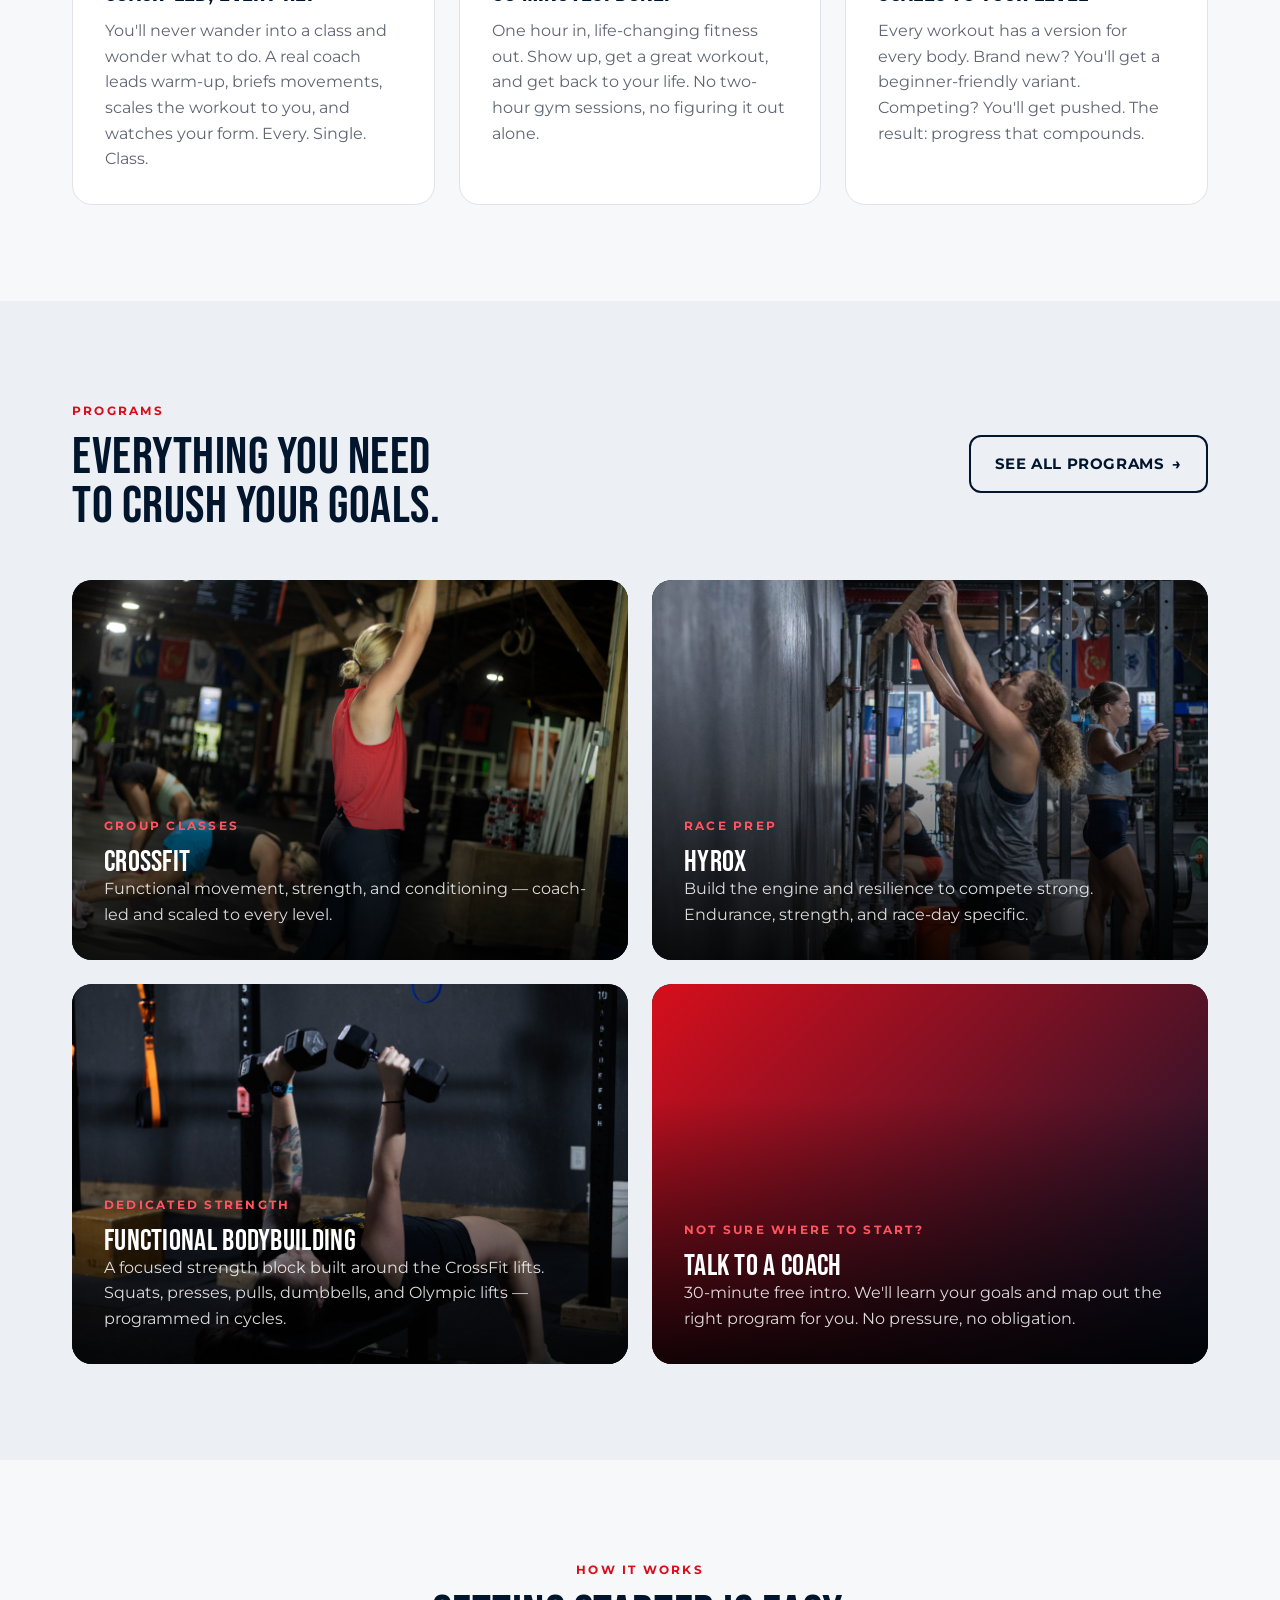
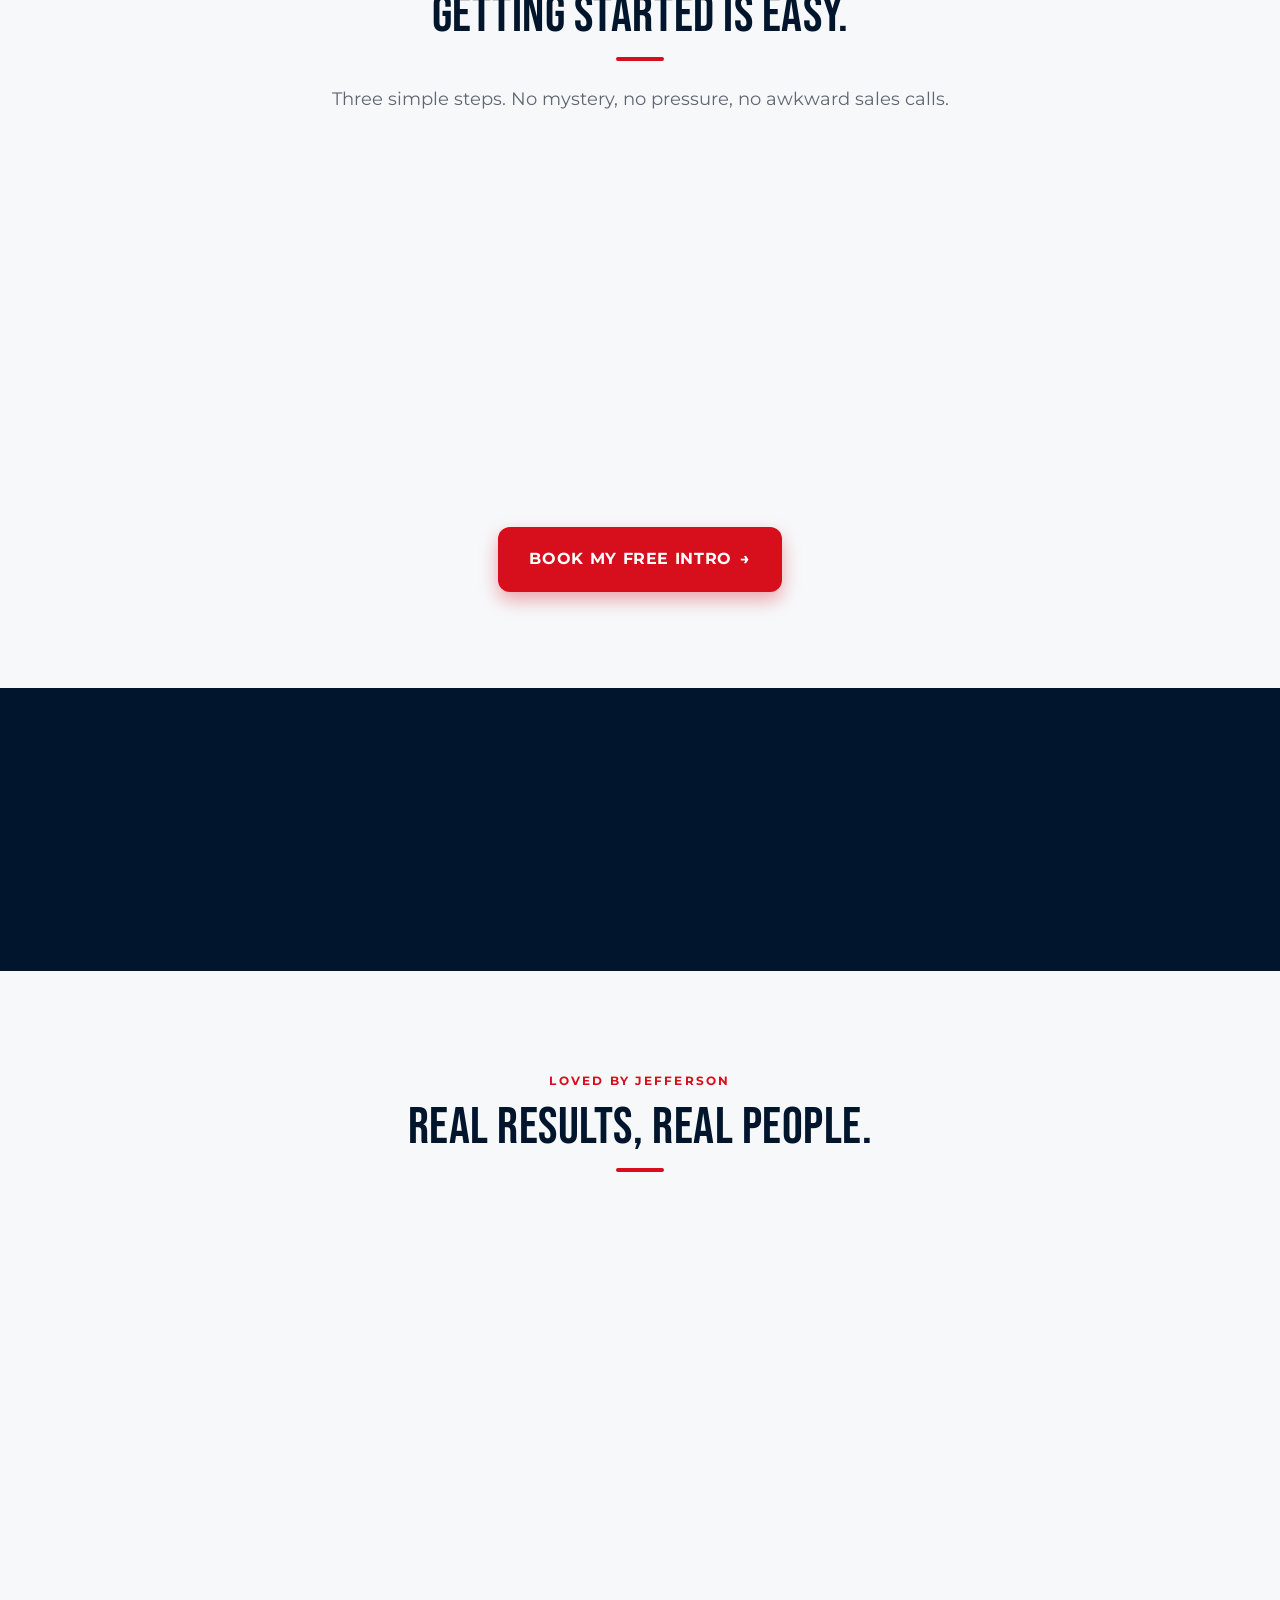
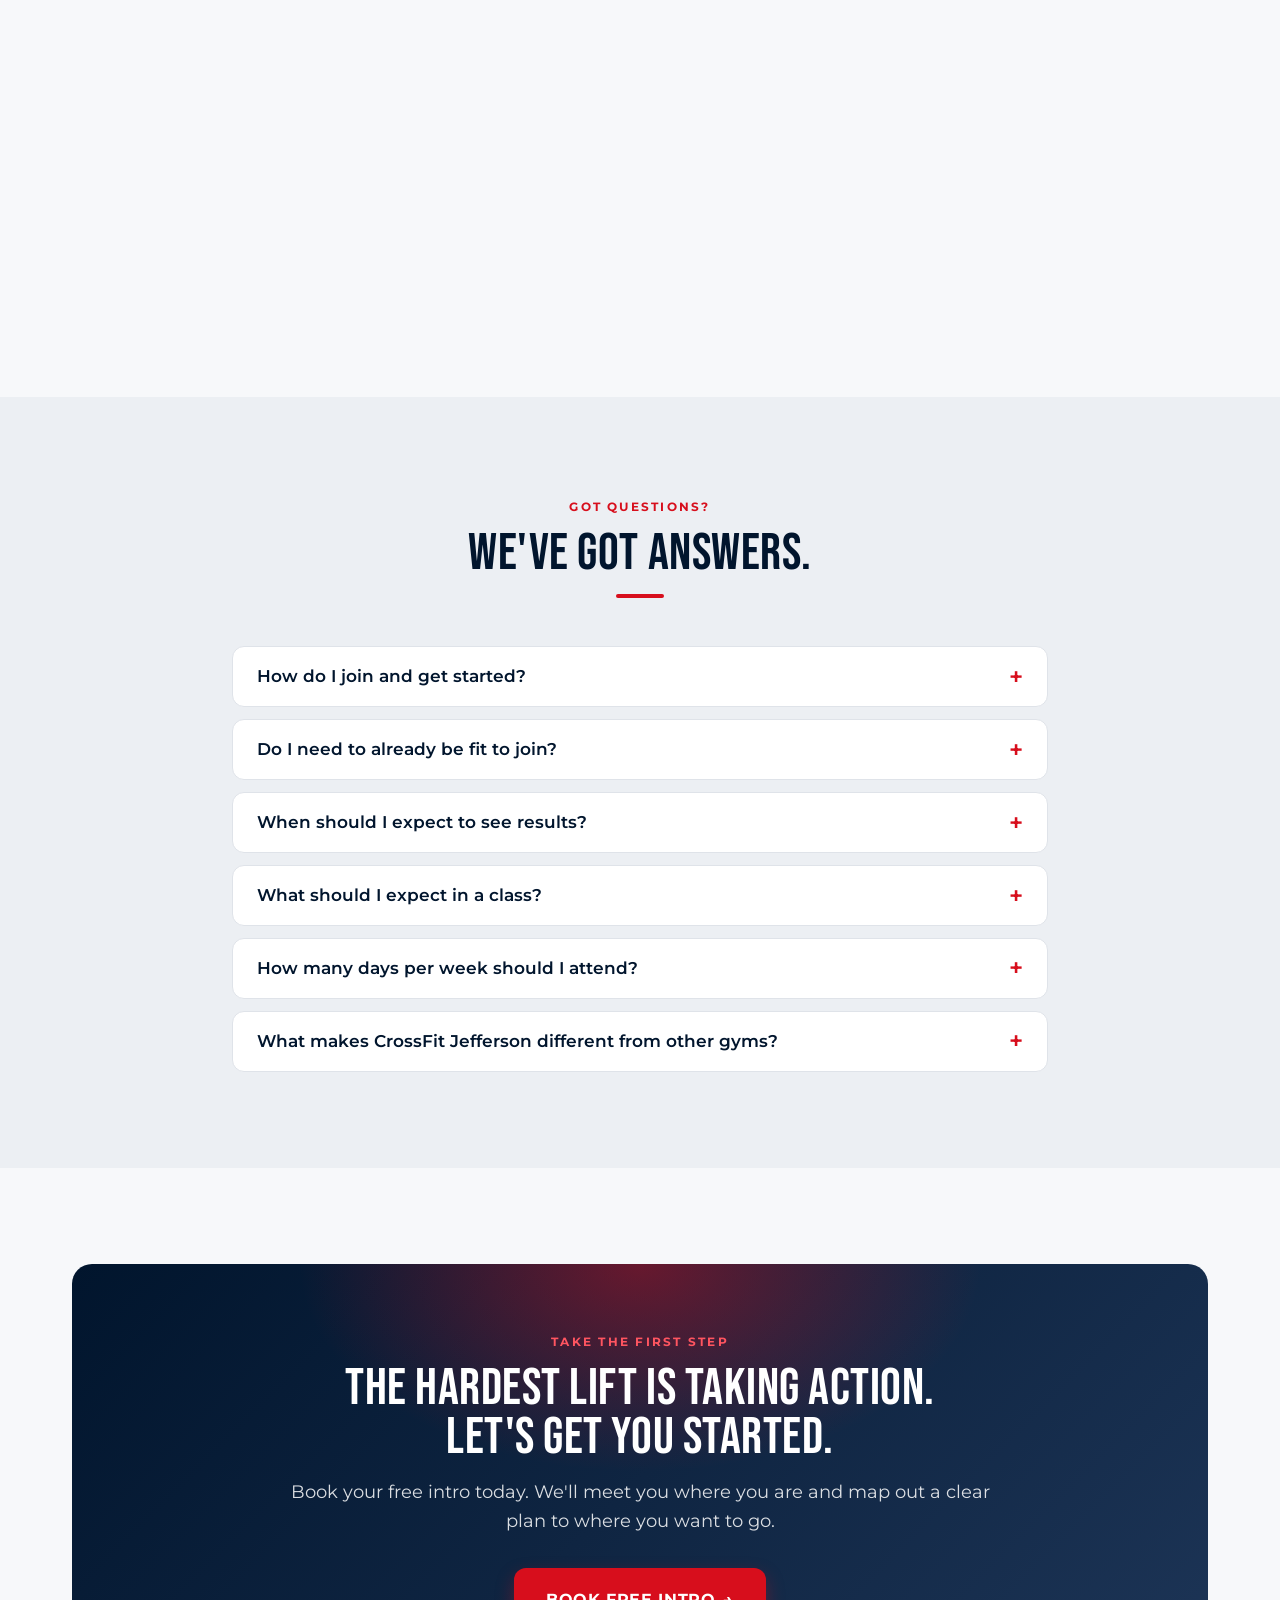
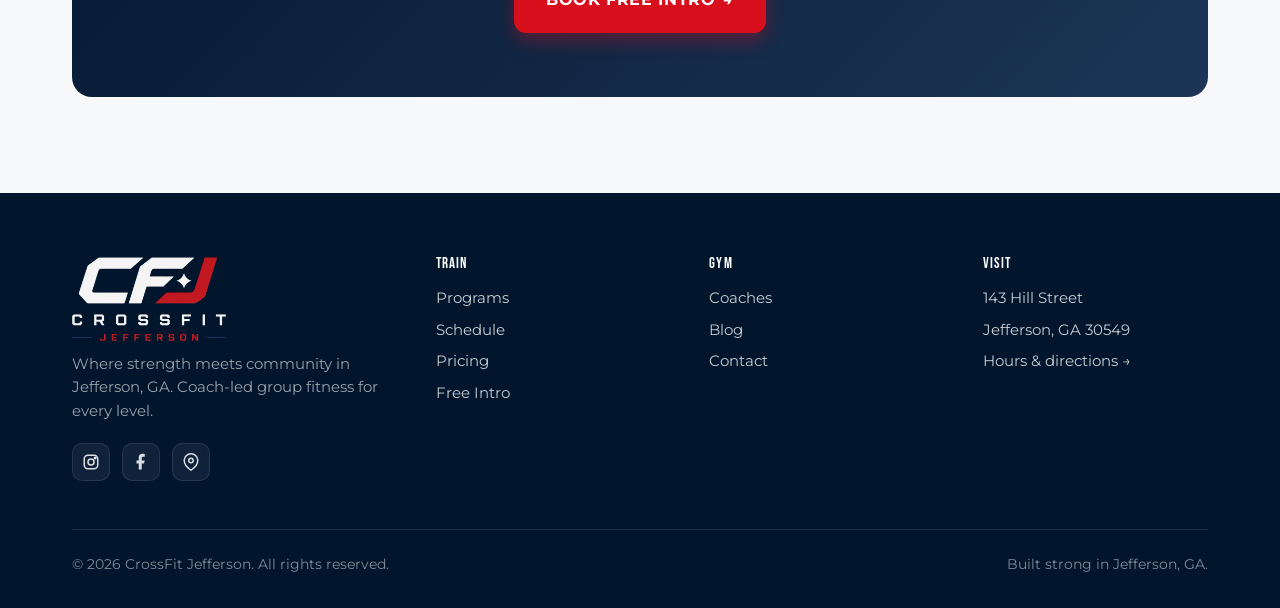
==== commit 95e2ecf5: "Remove USAW certification mentions Co-Authored-By: Claude Opus 5.5 <noreply@anthropic.com>" ====
--- a/index.html
+++ b/index.html
@@ -26,7 +26,7 @@
     "@id": "https://kopacrossfit.com/#gym",
     "name": "CrossFit Jefferson",
     "alternateName": "KOPA CrossFit",
-    "description": "Coach-led CrossFit, Hyrox training (official Hyrox affiliate), and Functional Bodybuilding (USAW certified) in Jefferson, GA. Group classes scaled to every level.",
+    "description": "Coach-led CrossFit, Hyrox training (official Hyrox affiliate), and Functional Bodybuilding in Jefferson, GA. Group classes scaled to every level.",
     "url": "https://kopacrossfit.com",
     "image": "https://kopacrossfit.com/assets/img/cfj-logo.png",
     "logo": "https://kopacrossfit.com/assets/img/cfj-logo.png",
@@ -60,7 +60,7 @@
     "amenityFeature": [
       {"@type":"LocationFeatureSpecification","name":"CrossFit Affiliate","value":true},
       {"@type":"LocationFeatureSpecification","name":"Official Hyrox Affiliate","value":true},
-      {"@type":"LocationFeatureSpecification","name":"Functional Bodybuilding (USAW certified)","value":true}
+      {"@type":"LocationFeatureSpecification","name":"Functional Bodybuilding","value":true}
     ],
     "makesOffer": [
       {"@type":"Offer","itemOffered":{"@type":"Service","name":"CrossFit Group Classes"}},
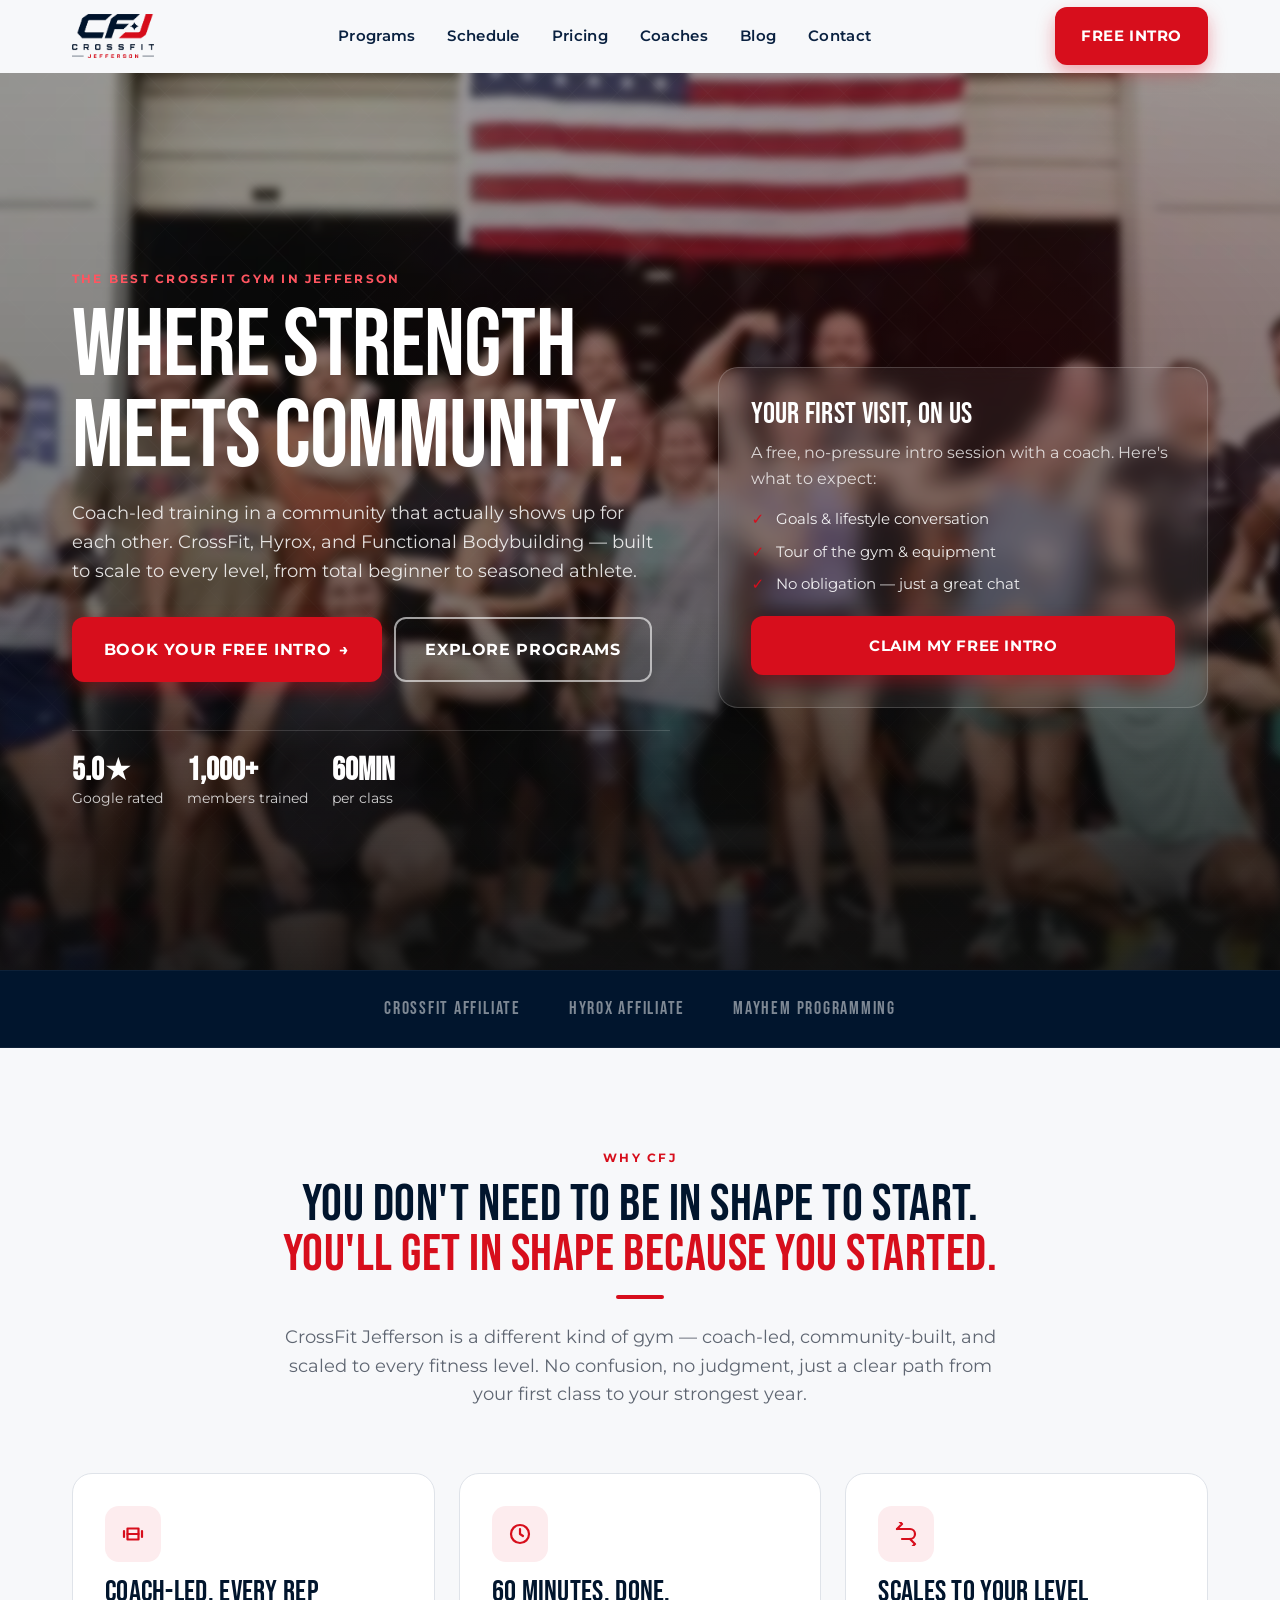
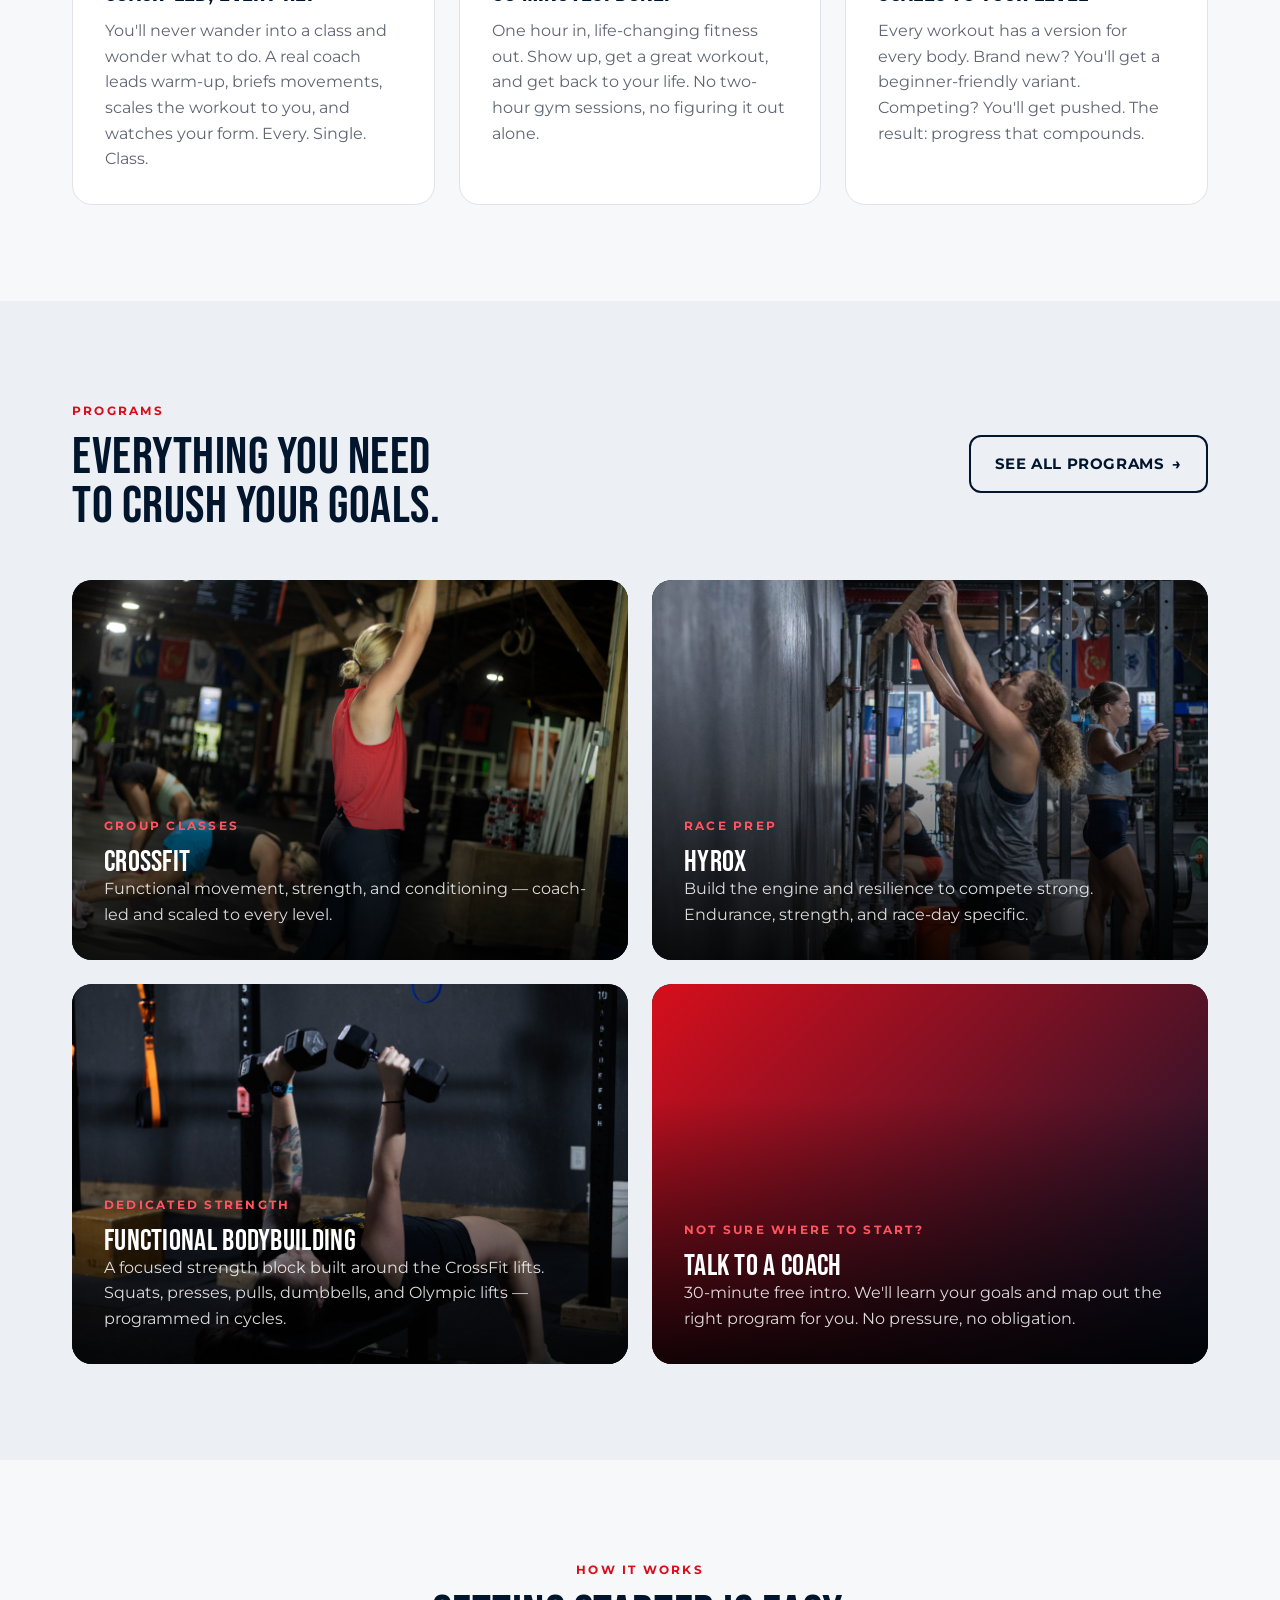
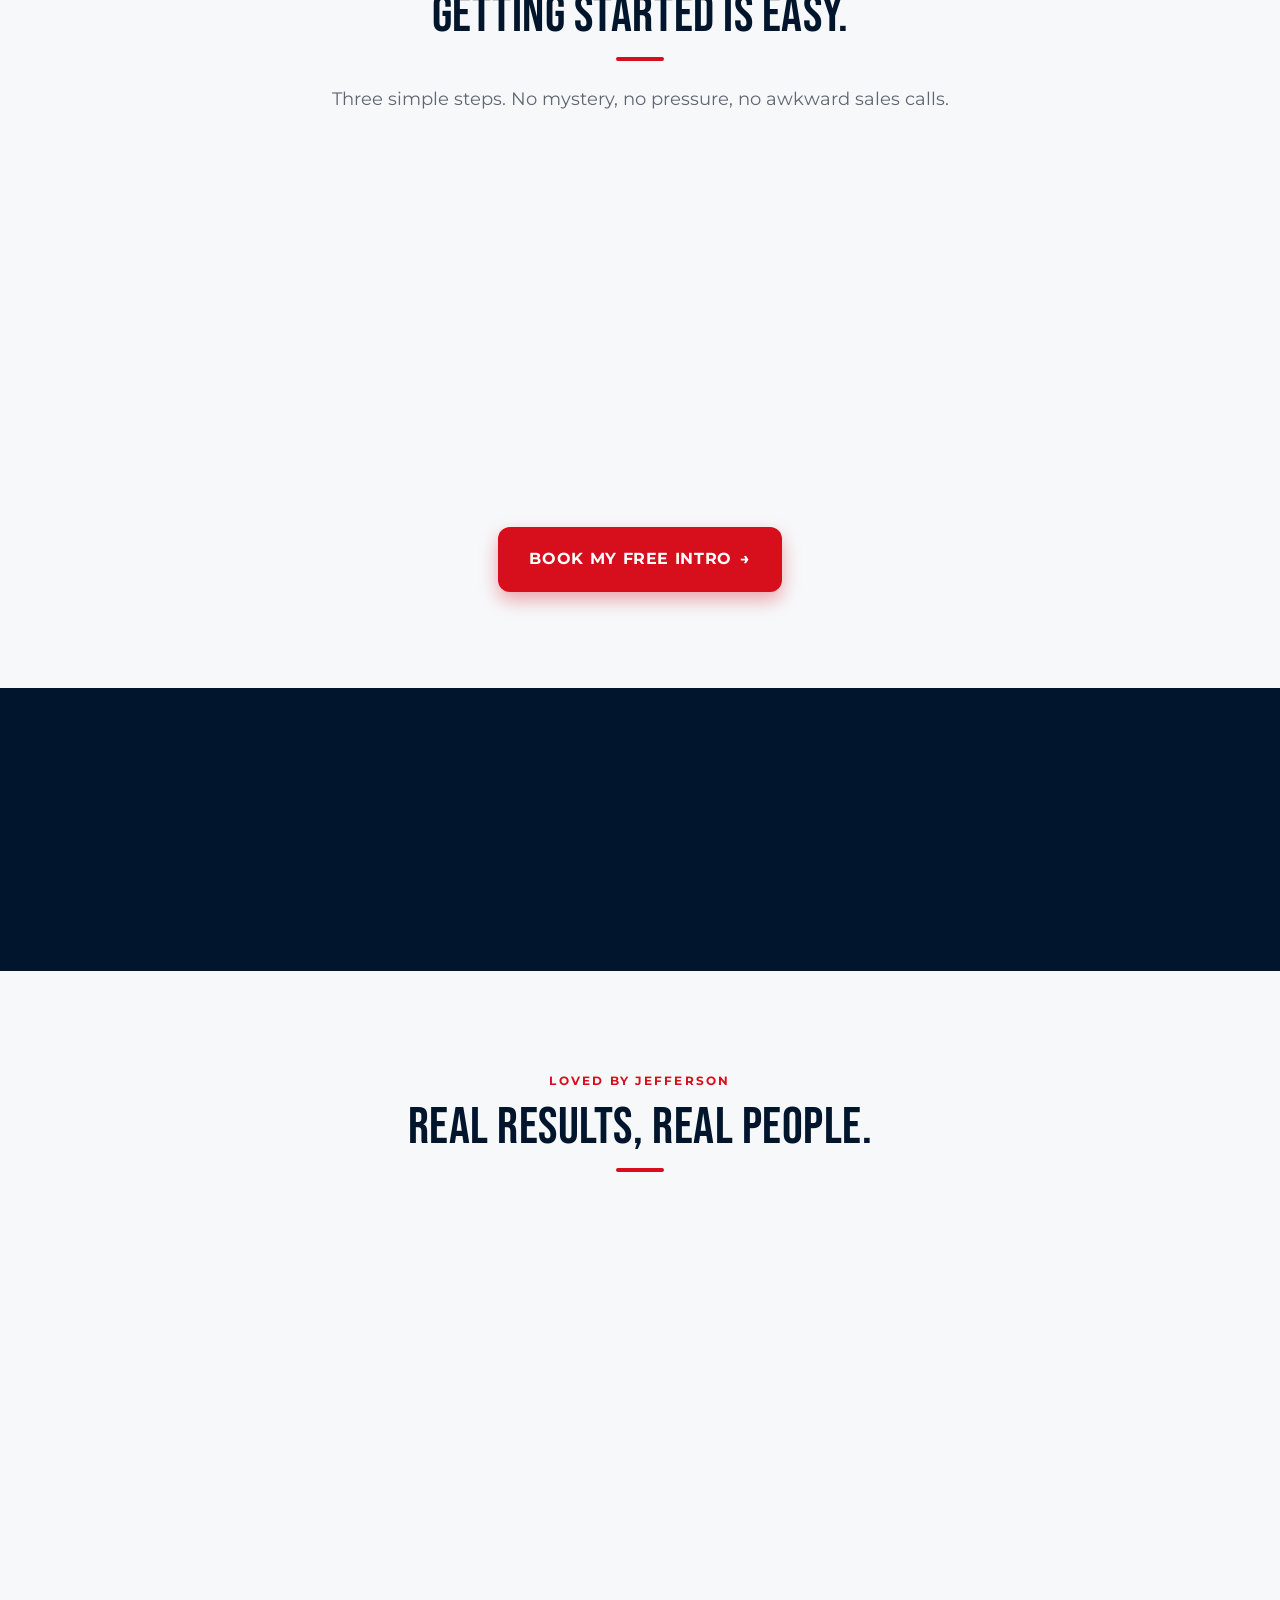
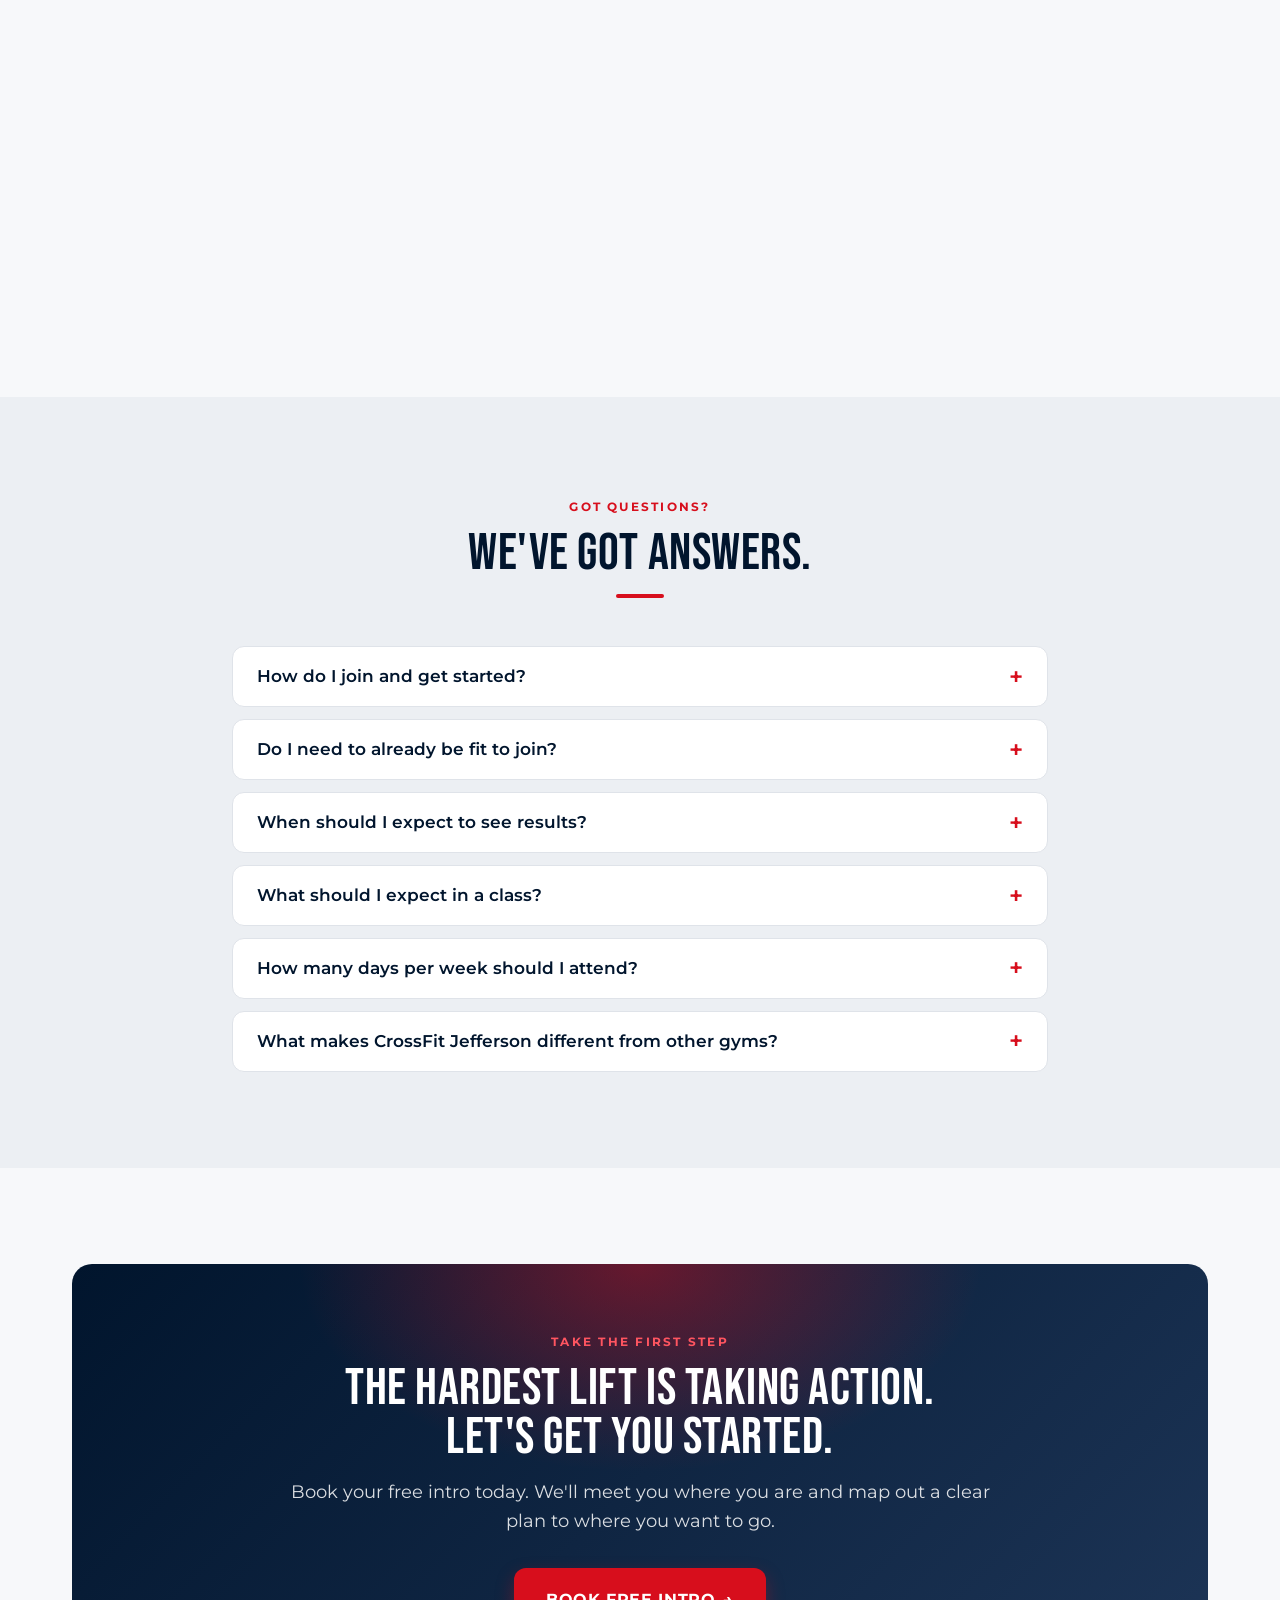
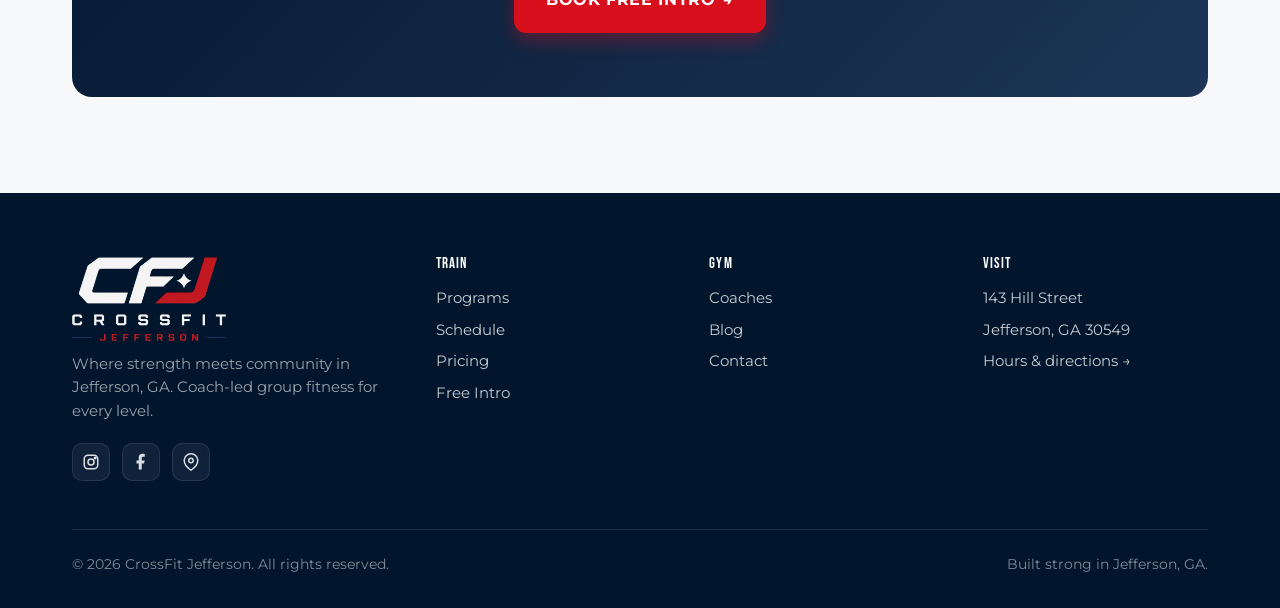
==== commit d5e84303: "Hero intro card: drop assessment and custom plan bullets Co-Authored-By: Claude Opus 5.5 <noreply@an" ====
--- a/index.html
+++ b/index.html
@@ -147,8 +147,6 @@
       <ul>
         <li>Goals & lifestyle conversation</li>
         <li>Tour of the gym & equipment</li>
-        <li>Movement assessment</li>
-        <li>Custom plan to get started</li>
         <li>No obligation — just a great chat</li>
       </ul>
       <a href="get-started.html" class="btn btn-primary full-width" style="justify-content:center; margin-top:1.25rem;">Claim My Free Intro</a>
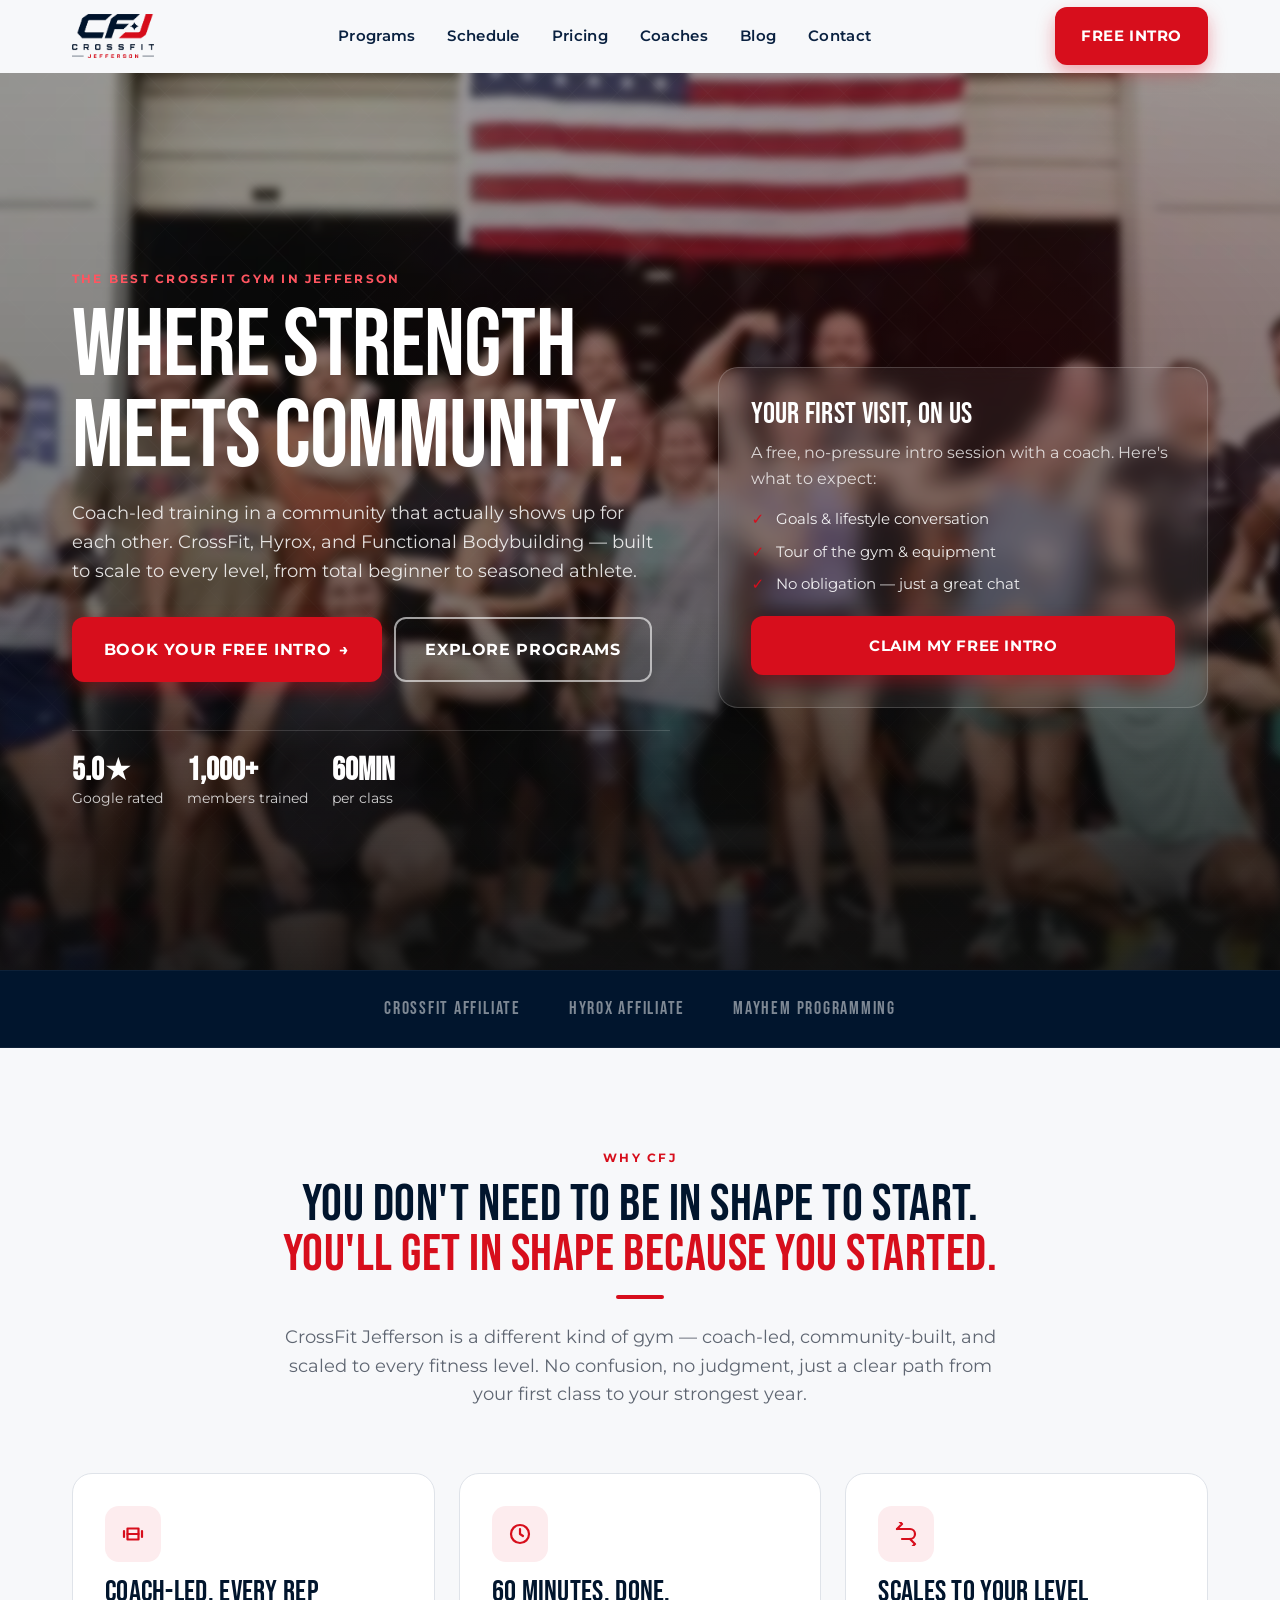
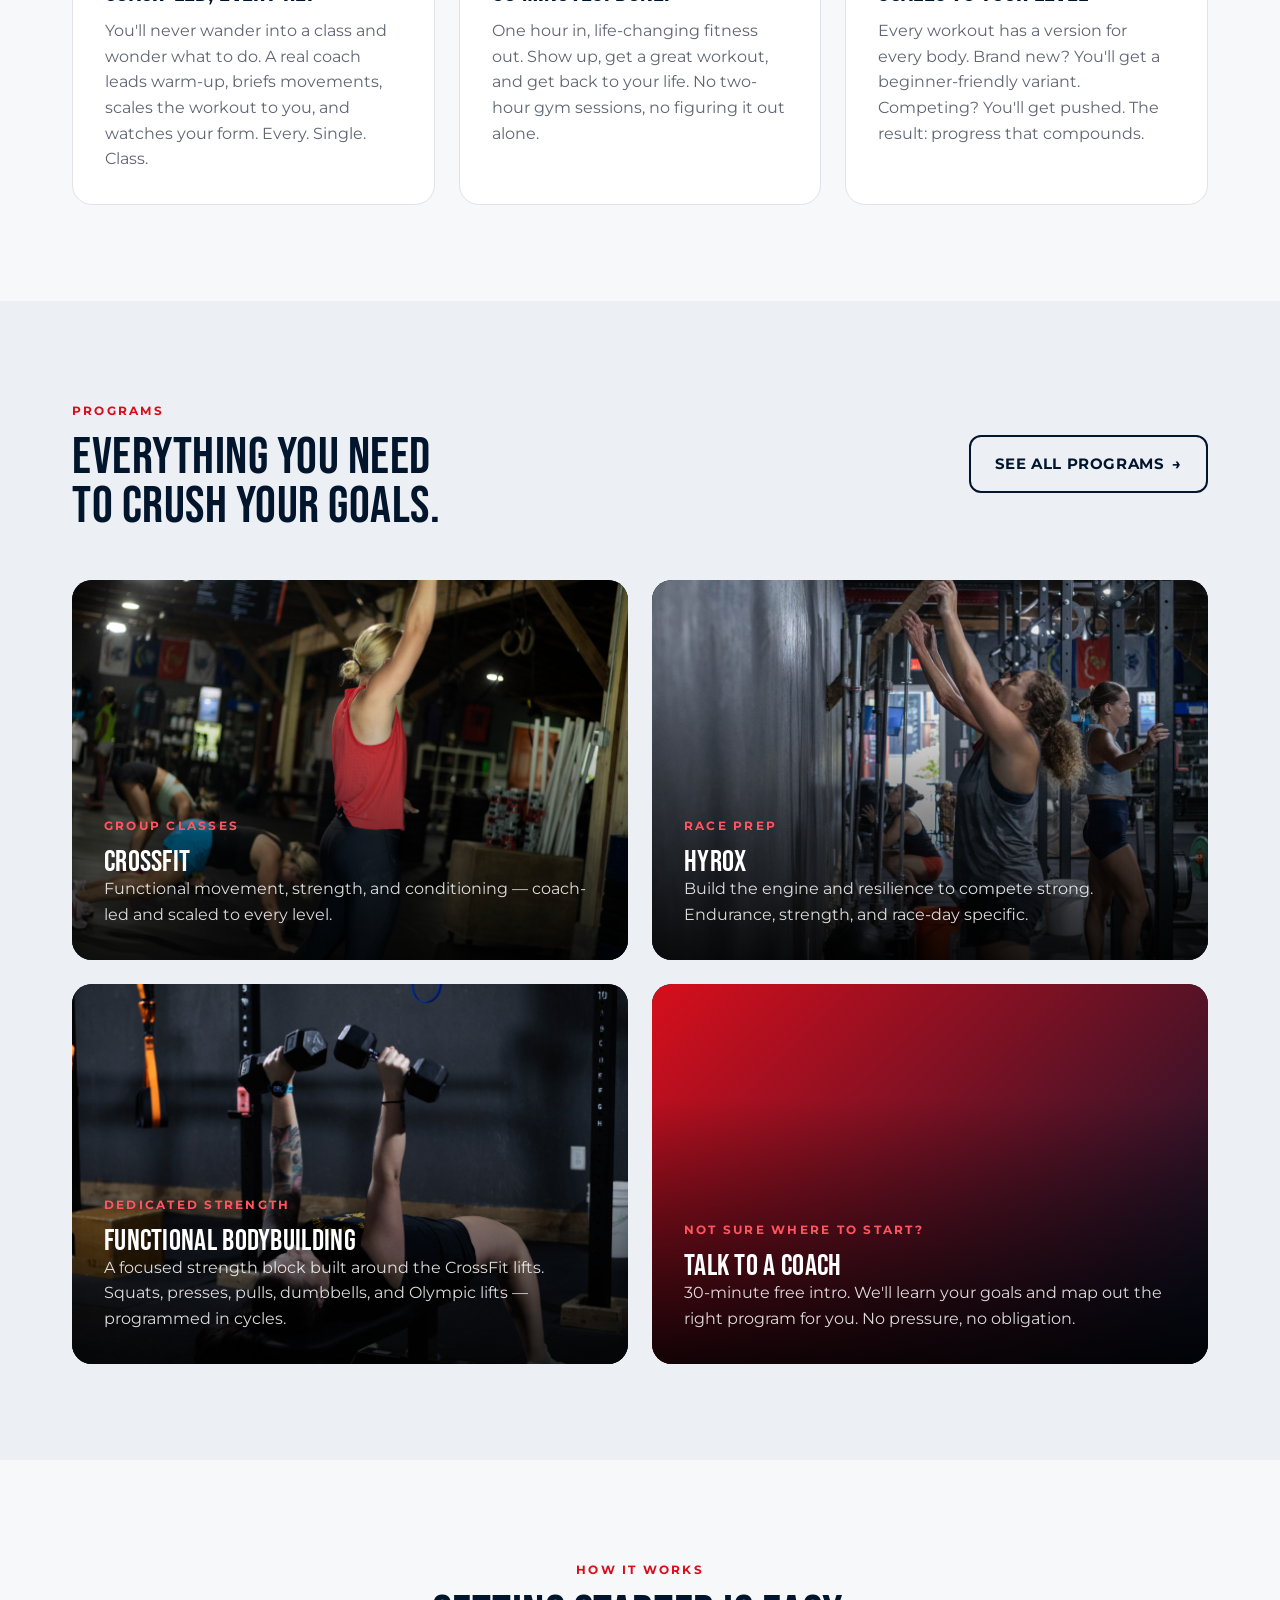
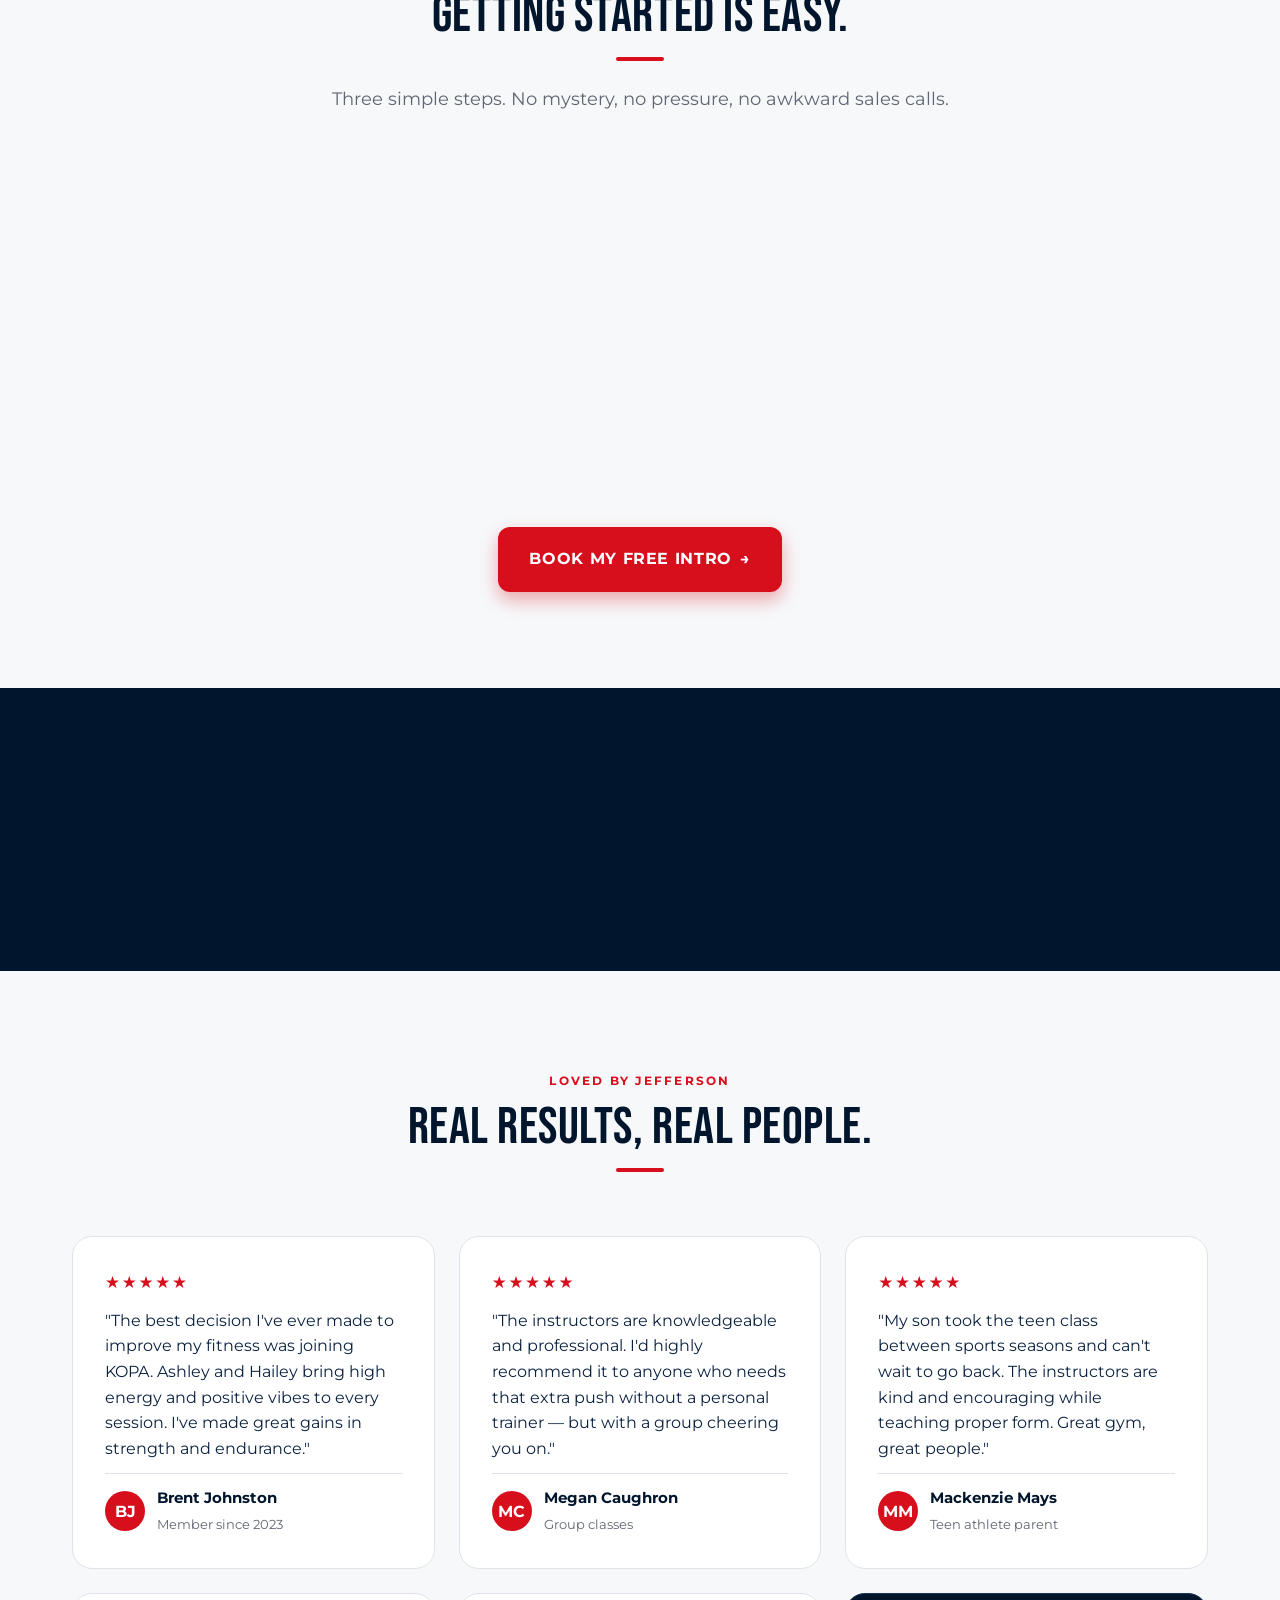
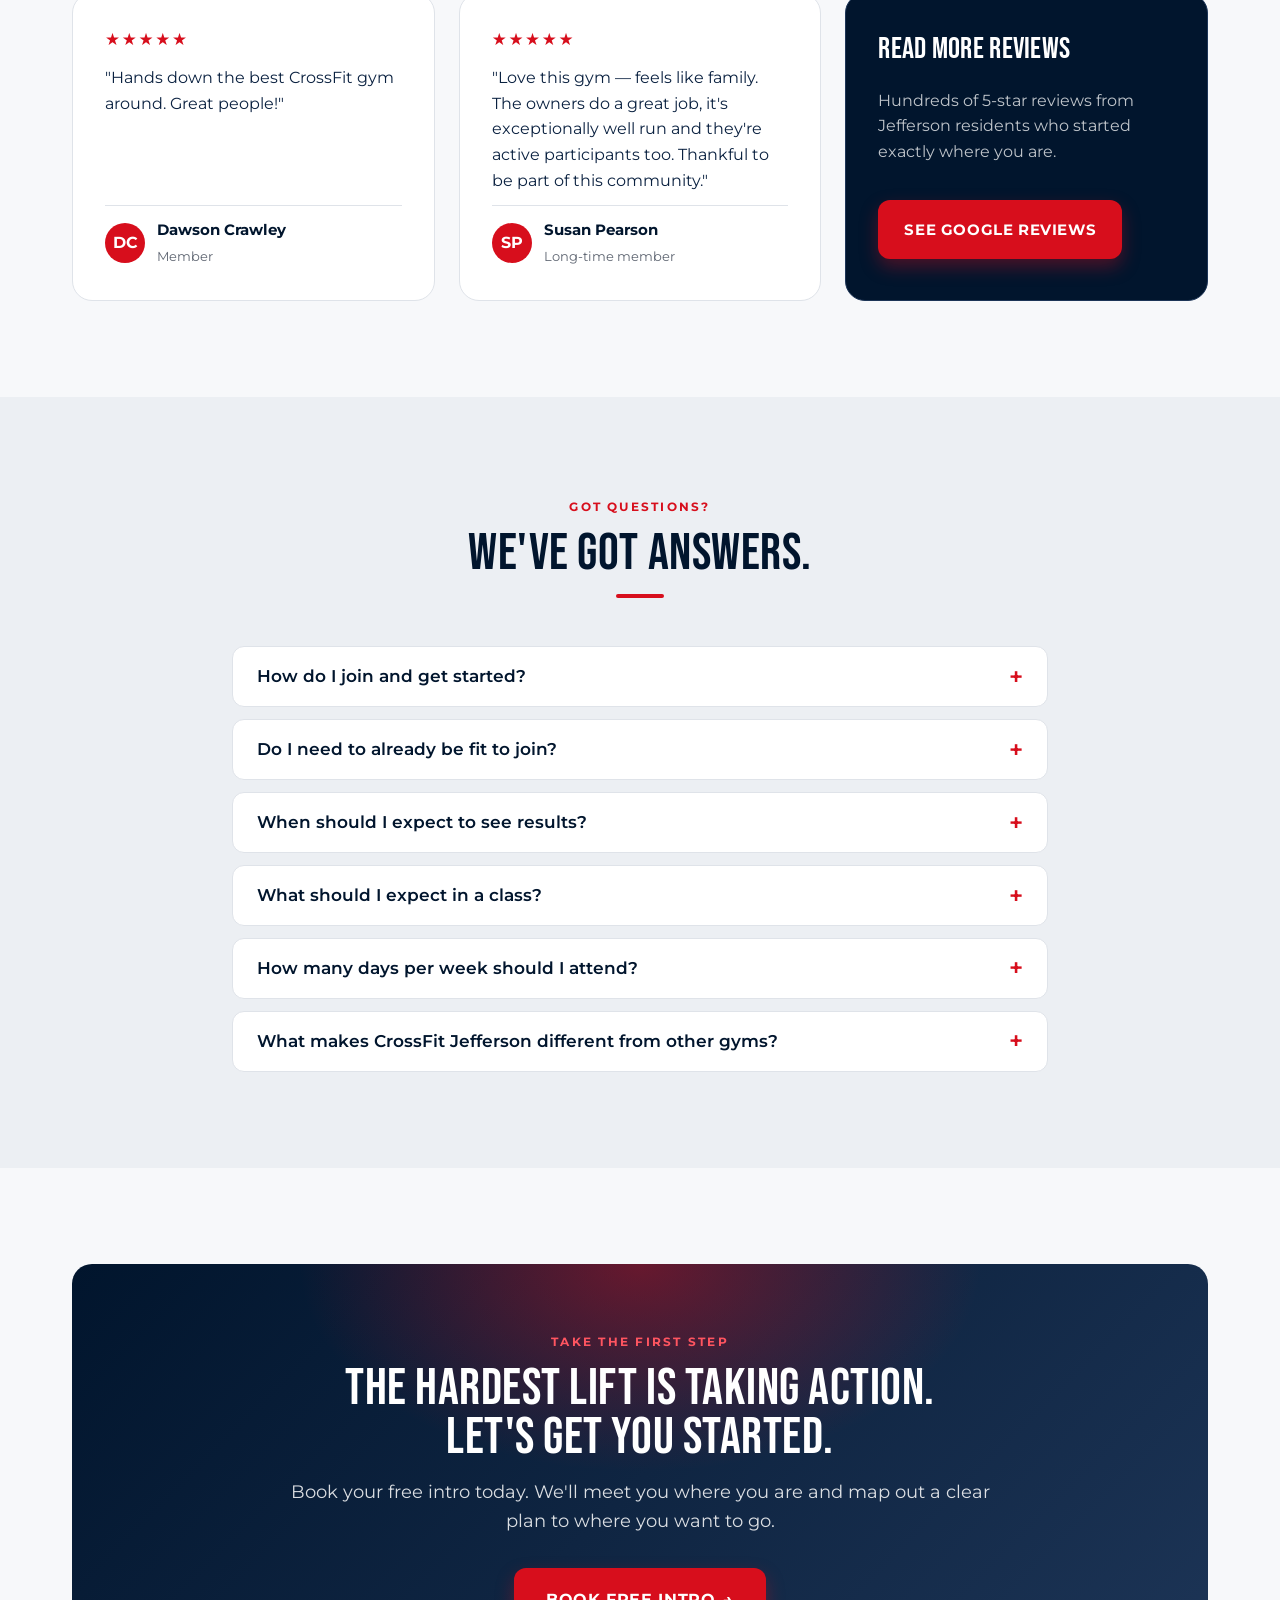
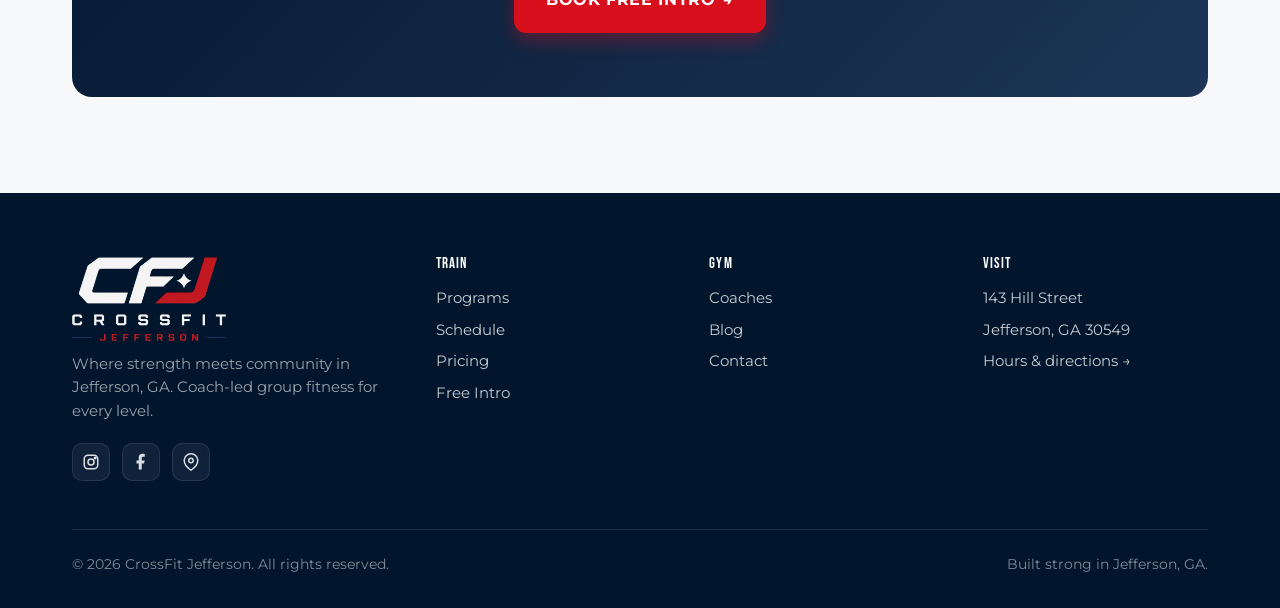
==== commit 745efd27: "Free intro copy: no-sweat, discussion-based Co-Authored-By: Claude Opus 5.5 <noreply@anthropic.com>" ====
--- a/index.html
+++ b/index.html
@@ -260,7 +260,7 @@
       </div>
       <div class="step reveal">
         <h3>Meet a coach &amp; tour the gym</h3>
-        <p>30 minutes. We'll learn your goals, do a quick movement assessment, and map out the right starting point for you.</p>
+        <p>A no-sweat, 30-minute sit-down. We'll talk through your goals, answer your questions, and show you around.</p>
       </div>
       <div class="step reveal">
         <h3>Start training & have fun</h3>
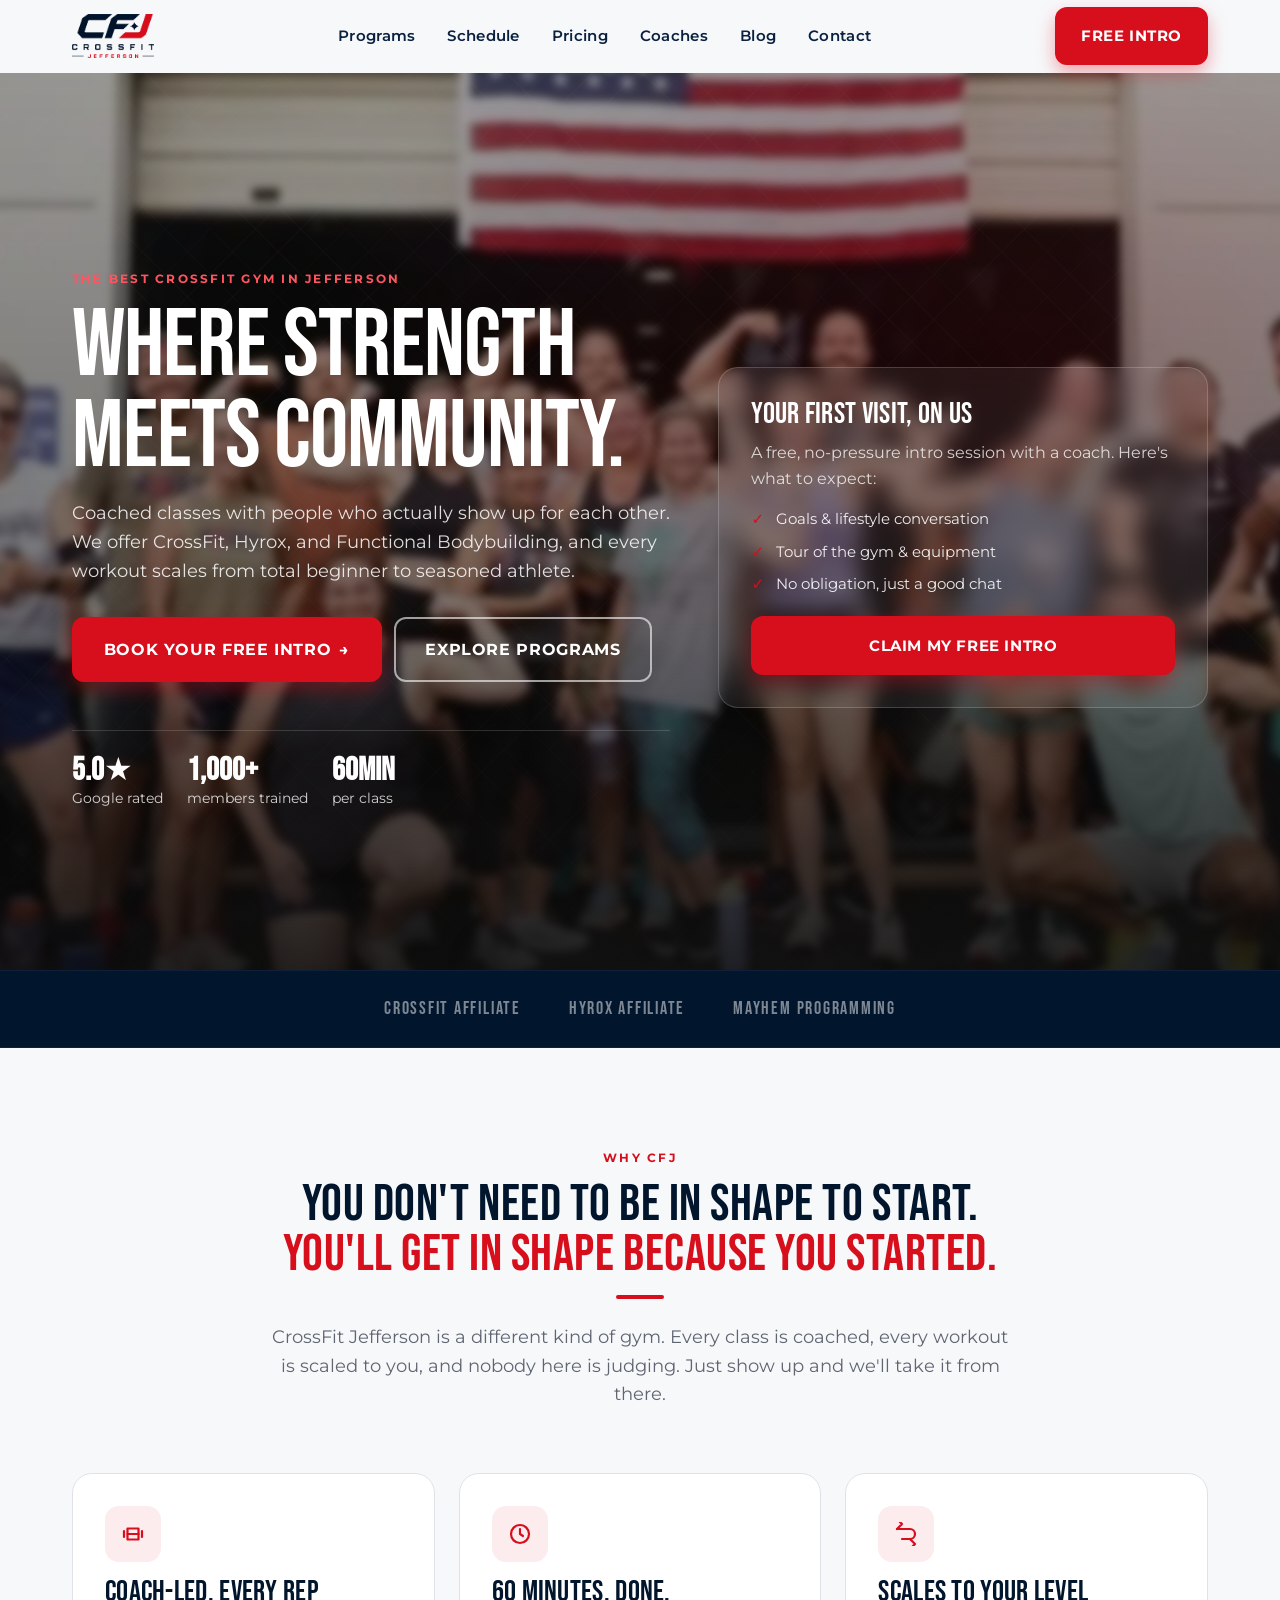
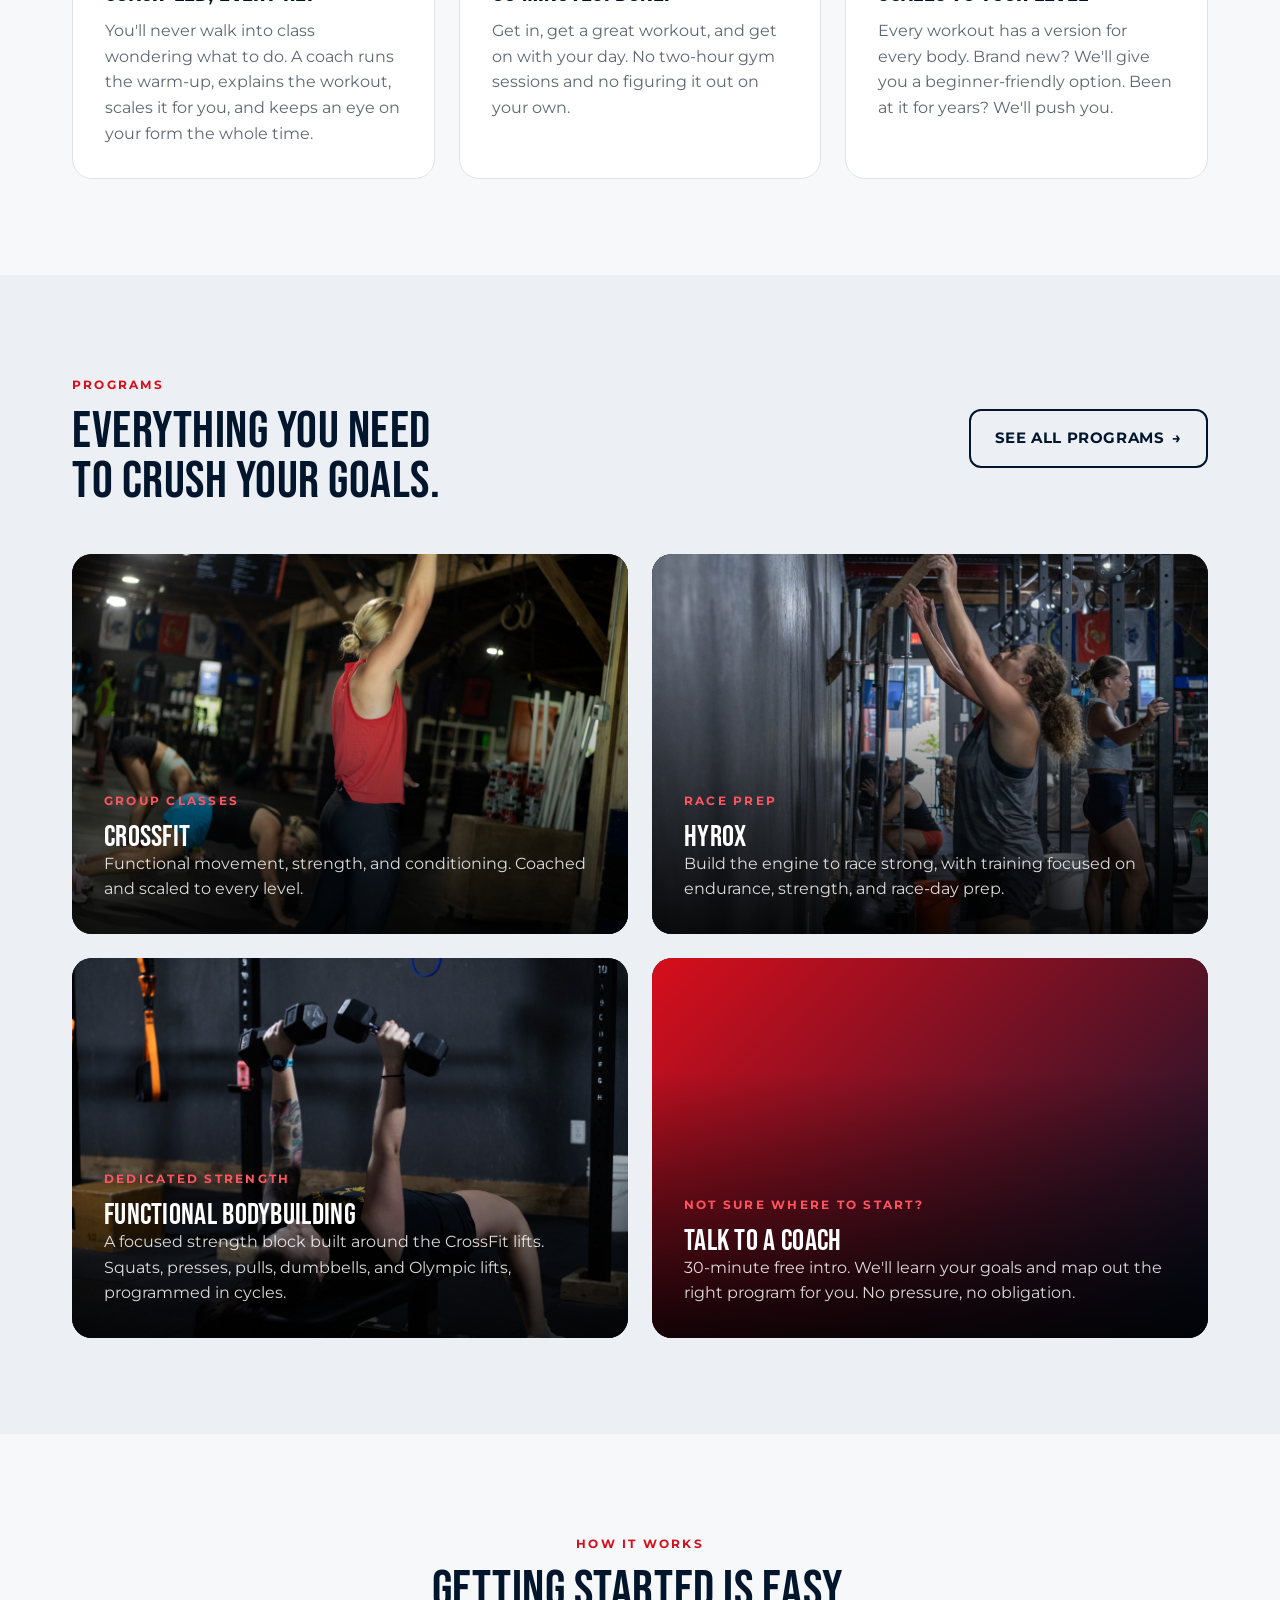
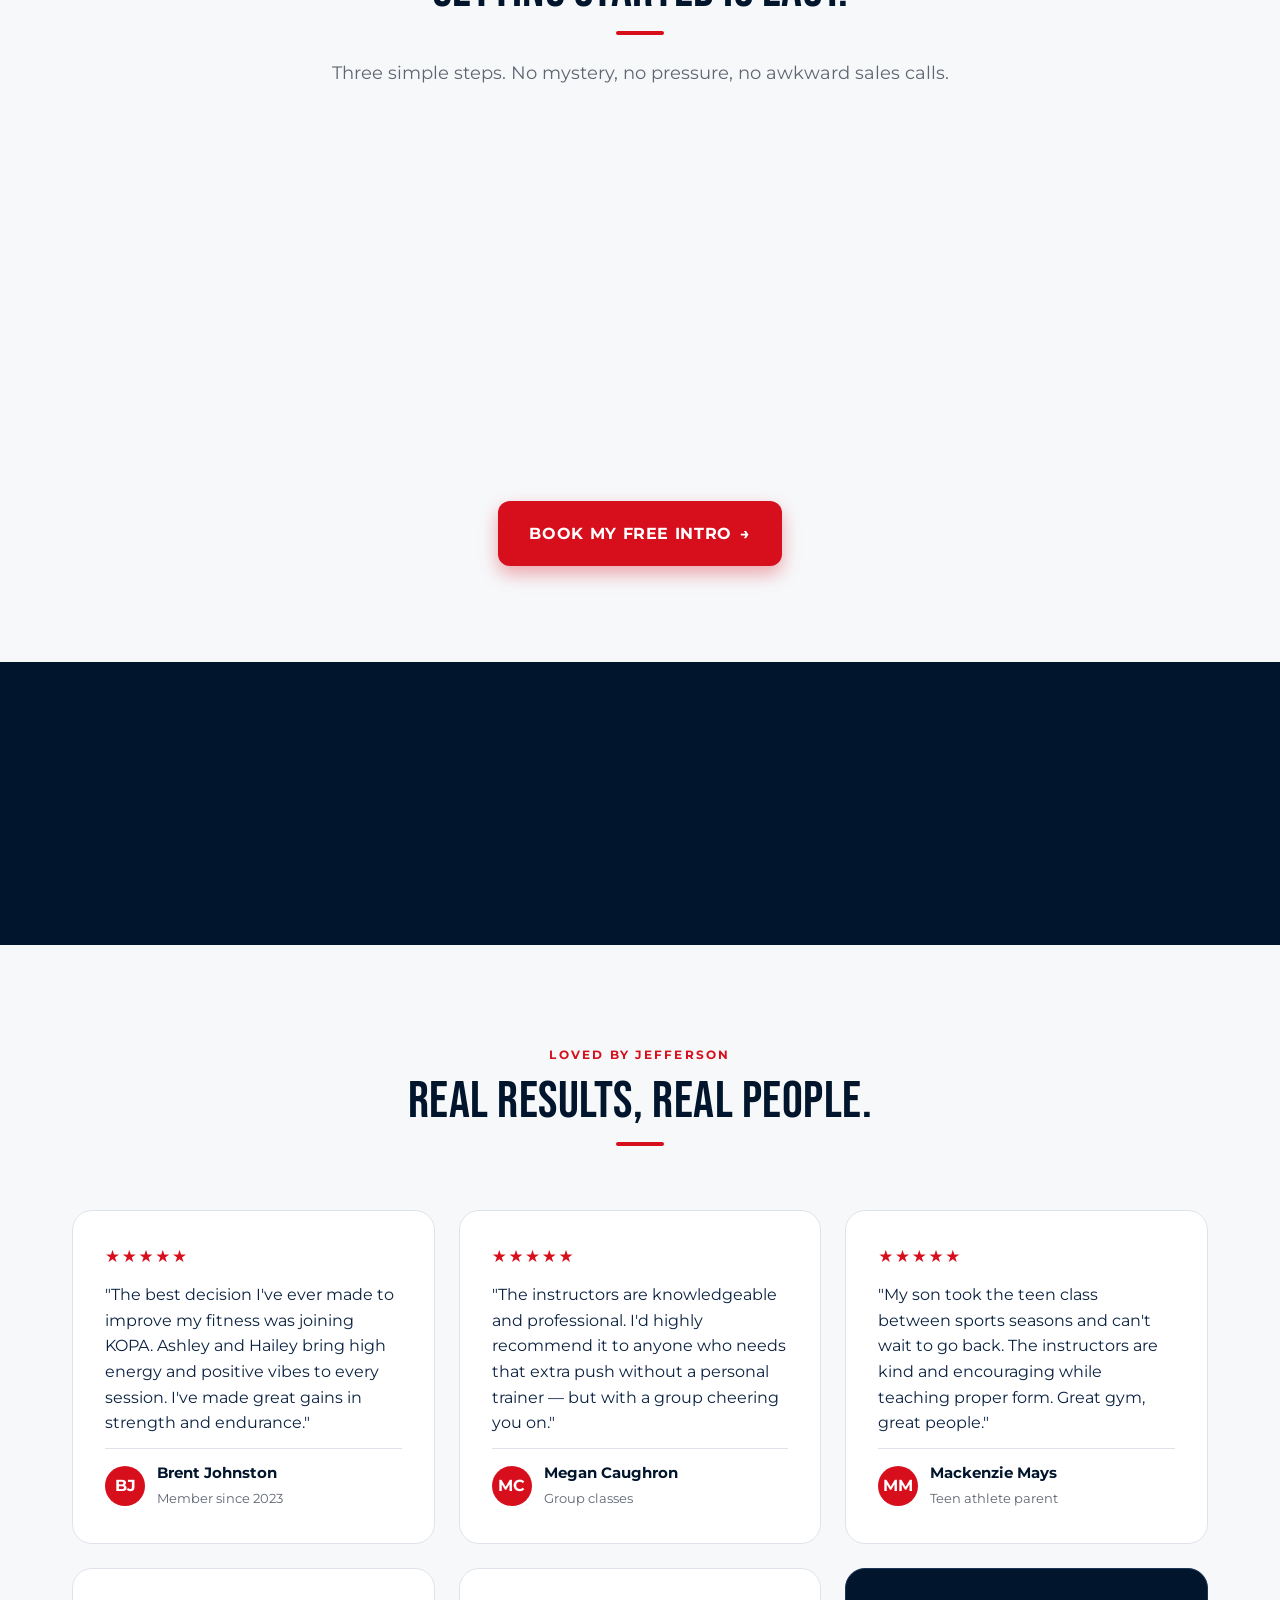
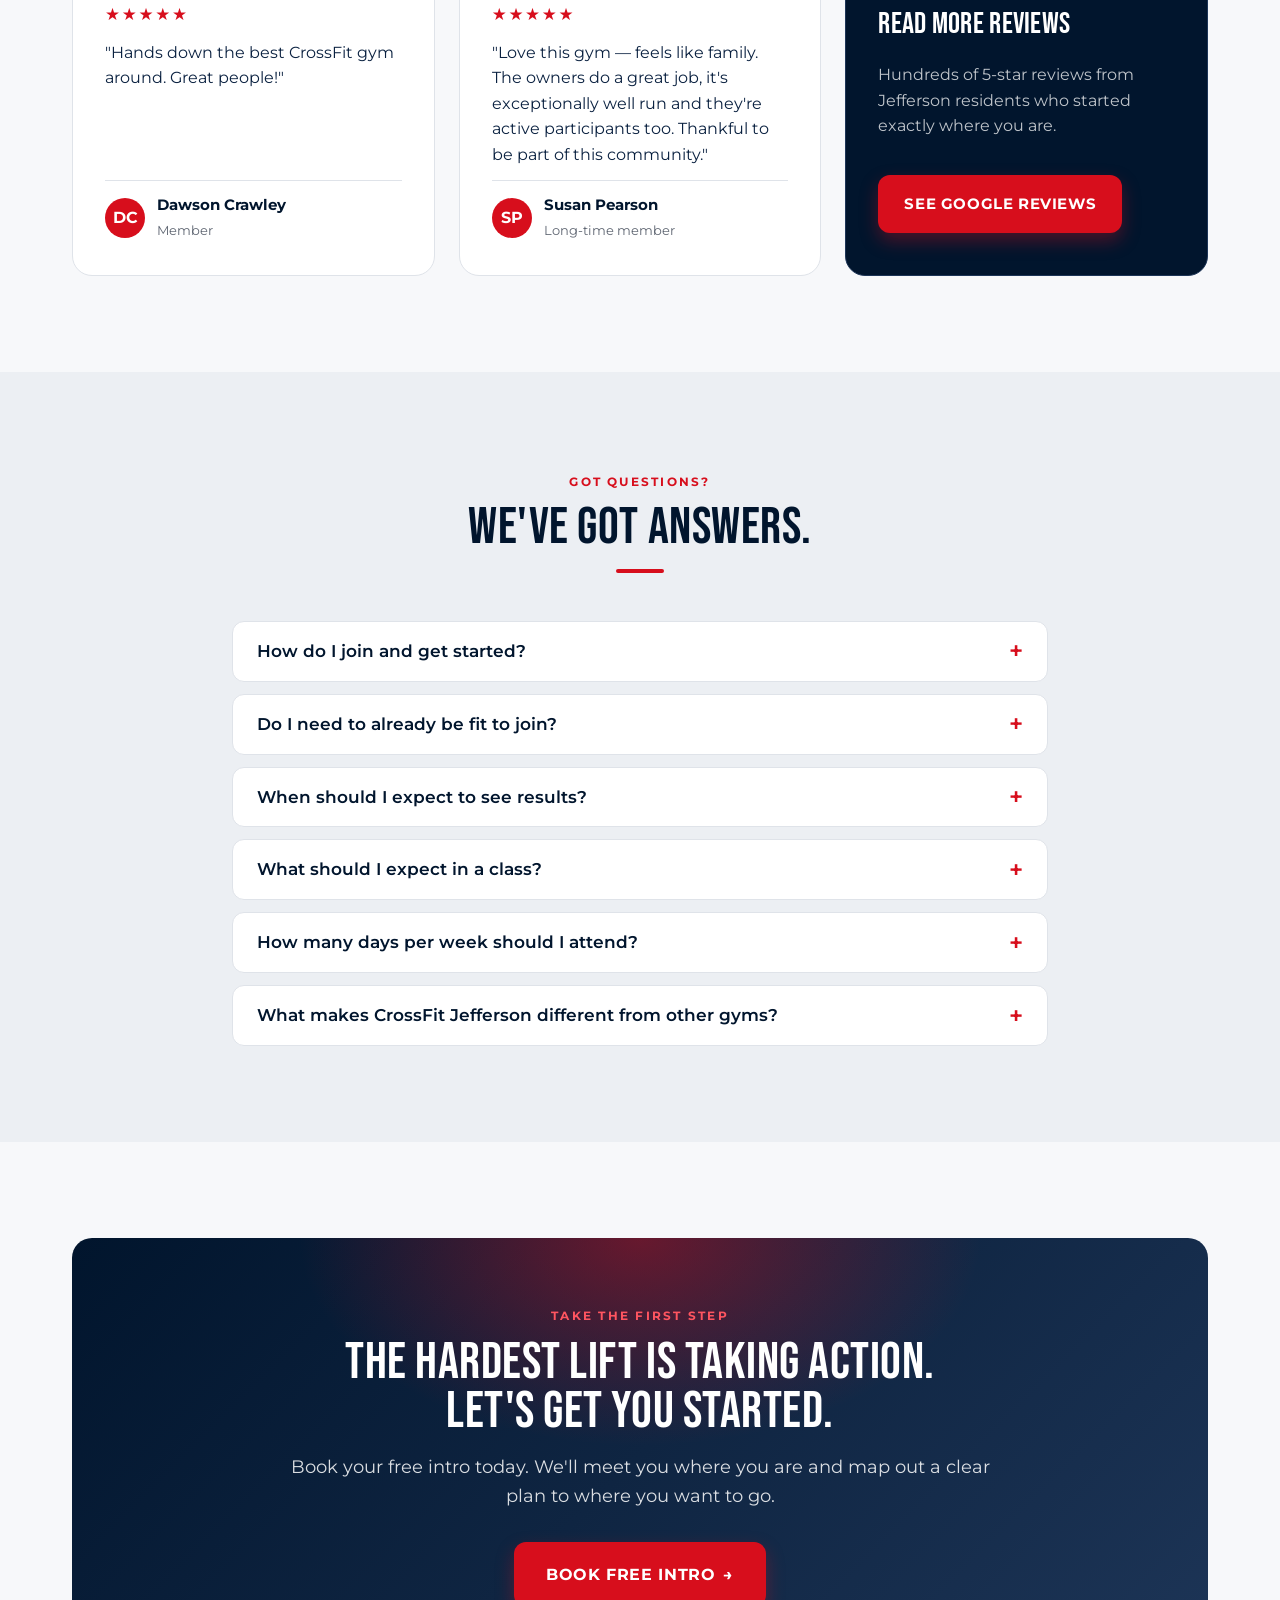
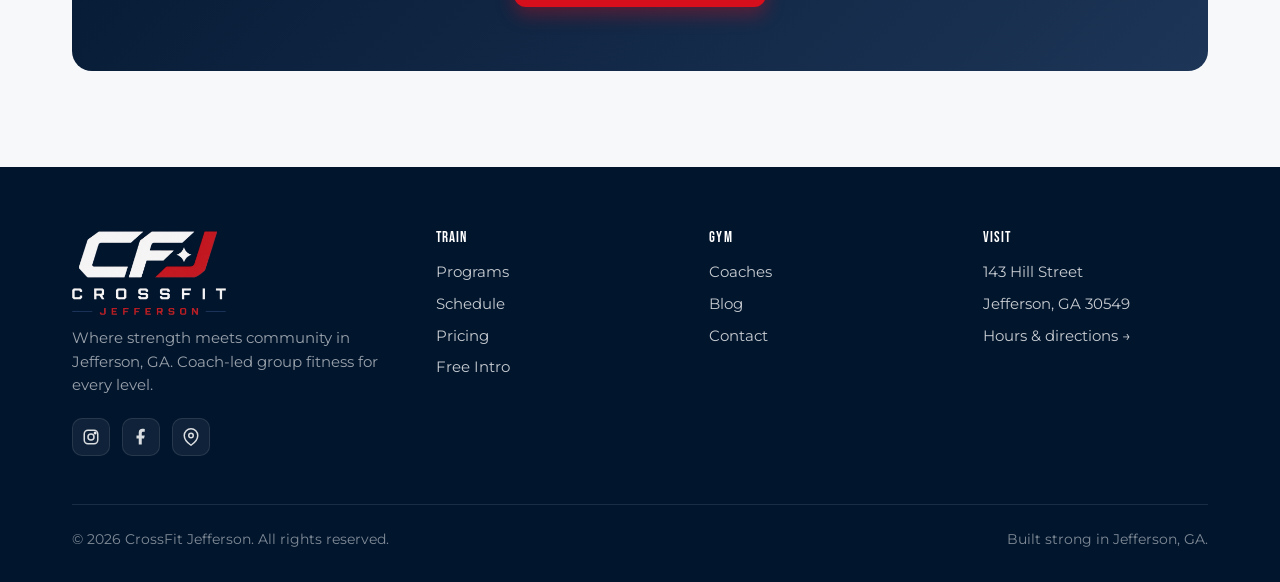
==== commit 025ef728: "Humanize site copy and remove em dashes Co-Authored-By: Claude Opus 5.5 <noreply@anthropic.com>" ====
--- a/index.html
+++ b/index.html
@@ -3,10 +3,10 @@
 <head>
   <meta charset="UTF-8">
   <meta name="viewport" content="width=device-width, initial-scale=1, viewport-fit=cover">
-  <title>CrossFit Jefferson — The Best CrossFit Gym in Jefferson, GA</title>
+  <title>CrossFit Jefferson | The Best CrossFit Gym in Jefferson, GA</title>
   <meta name="description" content="CrossFit Jefferson in Jefferson, GA. Coach-led group classes, Hyrox training, and Functional Bodybuilding. Book your free intro today.">
   <meta name="theme-color" content="#01152d">
-  <meta property="og:title" content="CrossFit Jefferson — Jefferson, GA">
+  <meta property="og:title" content="CrossFit Jefferson | Jefferson, GA">
   <meta property="og:description" content="Where strength meets community. Book your free intro.">
   <meta property="og:type" content="website">
   <meta property="og:image" content="https://kopacrossfit.com/assets/img/cfj-logo.png">
@@ -32,7 +32,7 @@
     "logo": "https://kopacrossfit.com/assets/img/cfj-logo.png",
     "priceRange": "$$",
     "telephone": "+17067084377",
-    "email": "info@kopacrossfit.com",
+    "email": "info@crossfitjefferson.com",
     "address": {
       "@type": "PostalAddress",
       "streetAddress": "143 Hill Street",
@@ -86,12 +86,12 @@
     "@context": "https://schema.org",
     "@type": "FAQPage",
     "mainEntity": [
-      {"@type":"Question","name":"How do I join and get started?","acceptedAnswer":{"@type":"Answer","text":"Click 'Free Intro' anywhere on the page to book your no-pressure intro session. You'll tour the gym, meet a coach, and we'll talk through your goals to see if CrossFit Jefferson is the right fit. No obligation — just a great conversation."}},
-      {"@type":"Question","name":"Do I need to already be fit to join?","acceptedAnswer":{"@type":"Answer","text":"No. Most members start exactly where you are. Every workout is universally scaled — there's a version for every level. As you progress, you take on the more challenging variants."}},
-      {"@type":"Question","name":"When should I expect to see results?","acceptedAnswer":{"@type":"Answer","text":"Most members notice real fitness changes in the first 30 days. Consistency is the unlock — three classes per week is the sweet spot for getting strong, fit, and confident in the shortest time."}},
+      {"@type":"Question","name":"How do I join and get started?","acceptedAnswer":{"@type":"Answer","text":"Click 'Free Intro' anywhere on the page to book your no-pressure intro session. You'll tour the gym, meet a coach, and we'll talk through your goals to see if CrossFit Jefferson is the right fit. No obligation. It's just a conversation."}},
+      {"@type":"Question","name":"Do I need to already be fit to join?","acceptedAnswer":{"@type":"Answer","text":"No. Most members start exactly where you are. Every workout can be scaled, so there's always a version that fits you. As you get stronger, you'll move up to the harder versions."}},
+      {"@type":"Question","name":"When should I expect to see results?","acceptedAnswer":{"@type":"Answer","text":"Most members notice real fitness changes in the first 30 days. The key is showing up consistently. Three classes a week is the sweet spot for most people."}},
       {"@type":"Question","name":"What should I expect in a class?","acceptedAnswer":{"@type":"Answer","text":"60 minutes total, led by a qualified coach. Group warm-up, briefing on the workout and movements, the workout itself with the coach guiding form, and a cool-down together. You'll never be lost."}},
       {"@type":"Question","name":"How many days per week should I attend?","acceptedAnswer":{"@type":"Answer","text":"Beginners: 2–4 days a week is plenty. As you adapt, work up to 4–5. Recovery days between sessions matter, especially in your first month."}},
-      {"@type":"Question","name":"What makes CrossFit Jefferson different from other gyms?","acceptedAnswer":{"@type":"Answer","text":"We've been locally owned since 2012, built to make a real impact in Jefferson. You're not a number here — everyone knows your name. It's a community of people who actually want you to show up, no judgment, no criticism."}}
+      {"@type":"Question","name":"What makes CrossFit Jefferson different from other gyms?","acceptedAnswer":{"@type":"Answer","text":"We've been locally owned since 2012, built to make a real impact in Jefferson. You're not a number here. Everyone knows your name. It's a community of people who actually want you to show up, no judgment, no criticism."}}
     ]
   }
   </script>
@@ -103,7 +103,7 @@
   <div class="container">
     <nav class="nav" aria-label="Primary">
       <a class="nav-brand" href="index.html" aria-label="CrossFit Jefferson home">
-        <img src="assets/img/cfj-logo.png" alt="CrossFit Jefferson — Fitness, Family, Community" width="170" height="93">
+        <img src="assets/img/cfj-logo.png" alt="CrossFit Jefferson: Fitness, Family, Community" width="170" height="93">
       </a>
       <ul class="nav-links" id="primary-nav">
         <li><a href="programs.html">Programs</a></li>
@@ -129,7 +129,7 @@
     <div class="hero-copy">
       <span class="eyebrow" style="color:var(--brand-300)">The Best CrossFit Gym in Jefferson</span>
       <h1 class="h-display">Where strength<br>meets community.</h1>
-      <p class="lead">Coach-led training in a community that actually shows up for each other. CrossFit, Hyrox, and Functional Bodybuilding — built to scale to every level, from total beginner to seasoned athlete.</p>
+      <p class="lead">Coached classes with people who actually show up for each other. We offer CrossFit, Hyrox, and Functional Bodybuilding, and every workout scales from total beginner to seasoned athlete.</p>
       <div class="hero-cta">
         <a href="get-started.html" class="btn btn-primary btn-lg btn-arrow">Book Your Free Intro</a>
         <a href="programs.html" class="btn btn-ghost-light btn-lg">Explore Programs</a>
@@ -147,7 +147,7 @@
       <ul>
         <li>Goals & lifestyle conversation</li>
         <li>Tour of the gym & equipment</li>
-        <li>No obligation — just a great chat</li>
+        <li>No obligation, just a good chat</li>
       </ul>
       <a href="get-started.html" class="btn btn-primary full-width" style="justify-content:center; margin-top:1.25rem;">Claim My Free Intro</a>
     </aside>
@@ -170,7 +170,7 @@
       <span class="eyebrow">Why CFJ</span>
       <h2>You don't need to be in shape to start.<br><span style="color:var(--brand)">You'll get in shape because you started.</span></h2>
       <span class="divider center"></span>
-      <p class="lead muted" style="margin-inline:auto;">CrossFit Jefferson is a different kind of gym — coach-led, community-built, and scaled to every fitness level. No confusion, no judgment, just a clear path from your first class to your strongest year.</p>
+      <p class="lead muted" style="margin-inline:auto;">CrossFit Jefferson is a different kind of gym. Every class is coached, every workout is scaled to you, and nobody here is judging. Just show up and we'll take it from there.</p>
     </div>
 
     <div class="grid grid-3" style="margin-top: var(--s-8);">
@@ -179,21 +179,21 @@
           <svg width="24" height="24" viewBox="0 0 24 24" fill="none" stroke="currentColor" stroke-width="2.2" stroke-linecap="round" stroke-linejoin="round"><path d="M6.5 6.5h11v11h-11z"/><path d="M3 9v6"/><path d="M21 9v6"/><path d="M6.5 12h11"/></svg>
         </div>
         <h3>Coach-led, every rep</h3>
-        <p>You'll never wander into a class and wonder what to do. A real coach leads warm-up, briefs movements, scales the workout to you, and watches your form. Every. Single. Class.</p>
+        <p>You'll never walk into class wondering what to do. A coach runs the warm-up, explains the workout, scales it for you, and keeps an eye on your form the whole time.</p>
       </article>
       <article class="card reveal">
         <div class="card-icon" aria-hidden="true">
           <svg width="24" height="24" viewBox="0 0 24 24" fill="none" stroke="currentColor" stroke-width="2.2" stroke-linecap="round" stroke-linejoin="round"><circle cx="12" cy="12" r="9"/><polyline points="12 7 12 12 15 14"/></svg>
         </div>
         <h3>60 minutes. Done.</h3>
-        <p>One hour in, life-changing fitness out. Show up, get a great workout, and get back to your life. No two-hour gym sessions, no figuring it out alone.</p>
+        <p>Get in, get a great workout, and get on with your day. No two-hour gym sessions and no figuring it out on your own.</p>
       </article>
       <article class="card reveal">
         <div class="card-icon" aria-hidden="true">
           <svg width="24" height="24" viewBox="0 0 24 24" fill="none" stroke="currentColor" stroke-width="2.2" stroke-linecap="round" stroke-linejoin="round"><path d="M16 17l5 5-5 5"/><path d="M3 7h13a5 5 0 010 10H8"/><path d="M8 7l-5-5 5-5" transform="rotate(180 5.5 2)"/></svg>
         </div>
         <h3>Scales to your level</h3>
-        <p>Every workout has a version for every body. Brand new? You'll get a beginner-friendly variant. Competing? You'll get pushed. The result: progress that compounds.</p>
+        <p>Every workout has a version for every body. Brand new? We'll give you a beginner-friendly option. Been at it for years? We'll push you.</p>
       </article>
     </div>
   </div>
@@ -215,21 +215,21 @@
         <div class="program-card-content">
           <span class="eyebrow" style="color: var(--brand-300);">Group Classes</span>
           <h3>CrossFit</h3>
-          <p>Functional movement, strength, and conditioning — coach-led and scaled to every level.</p>
+          <p>Functional movement, strength, and conditioning. Coached and scaled to every level.</p>
         </div>
       </a>
       <a href="programs.html#hyrox" class="program-card reveal" style="--bg: url(../img/hyrox.jpg);">
         <div class="program-card-content">
           <span class="eyebrow" style="color: var(--brand-300);">Race Prep</span>
           <h3>Hyrox</h3>
-          <p>Build the engine and resilience to compete strong. Endurance, strength, and race-day specific.</p>
+          <p>Build the engine to race strong, with training focused on endurance, strength, and race-day prep.</p>
         </div>
       </a>
       <a href="programs.html#functional-bodybuilding" class="program-card reveal" style="--bg: url(../img/strengthhouse.jpg);">
         <div class="program-card-content">
           <span class="eyebrow" style="color: var(--brand-300);">Dedicated Strength</span>
           <h3>Functional Bodybuilding</h3>
-          <p>A focused strength block built around the CrossFit lifts. Squats, presses, pulls, dumbbells, and Olympic lifts — programmed in cycles.</p>
+          <p>A focused strength block built around the CrossFit lifts. Squats, presses, pulls, dumbbells, and Olympic lifts, programmed in cycles.</p>
         </div>
       </a>
       <a href="get-started.html" class="program-card reveal" style="--bg: linear-gradient(135deg, var(--brand) 0%, var(--ink) 100%);">
@@ -256,7 +256,7 @@
     <div class="steps">
       <div class="step reveal">
         <h3>Book your free intro</h3>
-        <p>Click "Free Intro" anywhere on the site. Tell us a bit about you, and we'll set a time to chat — at the gym, in person.</p>
+        <p>Click "Free Intro" anywhere on the site. Tell us a bit about you, and we'll set up a time to meet in person at the gym.</p>
       </div>
       <div class="step reveal">
         <h3>Meet a coach &amp; tour the gym</h3>
@@ -369,15 +369,15 @@
     <div class="faq">
       <details>
         <summary>How do I join and get started?</summary>
-        <p>Click "Free Intro" anywhere on the page to book your no-pressure intro session. You'll tour the gym, meet a coach, and we'll talk through your goals to see if CrossFit Jefferson is the right fit. No obligation — just a great conversation.</p>
+        <p>Click "Free Intro" anywhere on the page to book your no-pressure intro session. You'll tour the gym, meet a coach, and we'll talk through your goals to see if CrossFit Jefferson is the right fit. No obligation. It's just a conversation.</p>
       </details>
       <details>
         <summary>Do I need to already be fit to join?</summary>
-        <p>Nope. Most of our members start exactly where you are. Every workout is universally scaled — there's a version for every level. As you progress, you take on the more challenging variants.</p>
+        <p>Nope. Most of our members start exactly where you are. Every workout can be scaled, so there's always a version that fits you. As you get stronger, you'll move up to the harder versions.</p>
       </details>
       <details>
         <summary>When should I expect to see results?</summary>
-        <p>Most members notice real fitness changes in the first 30 days. Consistency is the unlock — three classes per week is the sweet spot for getting strong, fit, and confident in the shortest time.</p>
+        <p>Most members notice real fitness changes in the first 30 days. The key is showing up consistently. Three classes a week is the sweet spot for most people.</p>
       </details>
       <details>
         <summary>What should I expect in a class?</summary>
@@ -389,7 +389,7 @@
       </details>
       <details>
         <summary>What makes CrossFit Jefferson different from other gyms?</summary>
-        <p>We've been locally owned since 2012, built to make a real impact in Jefferson. You're not a number here — everyone knows your name. It's a community of people who actually want you to show up, no judgment, no criticism.</p>
+        <p>We've been locally owned since 2012, built to make a real impact in Jefferson. You're not a number here. Everyone knows your name. It's a community of people who actually want you to show up, no judgment, no criticism.</p>
       </details>
     </div>
   </div>
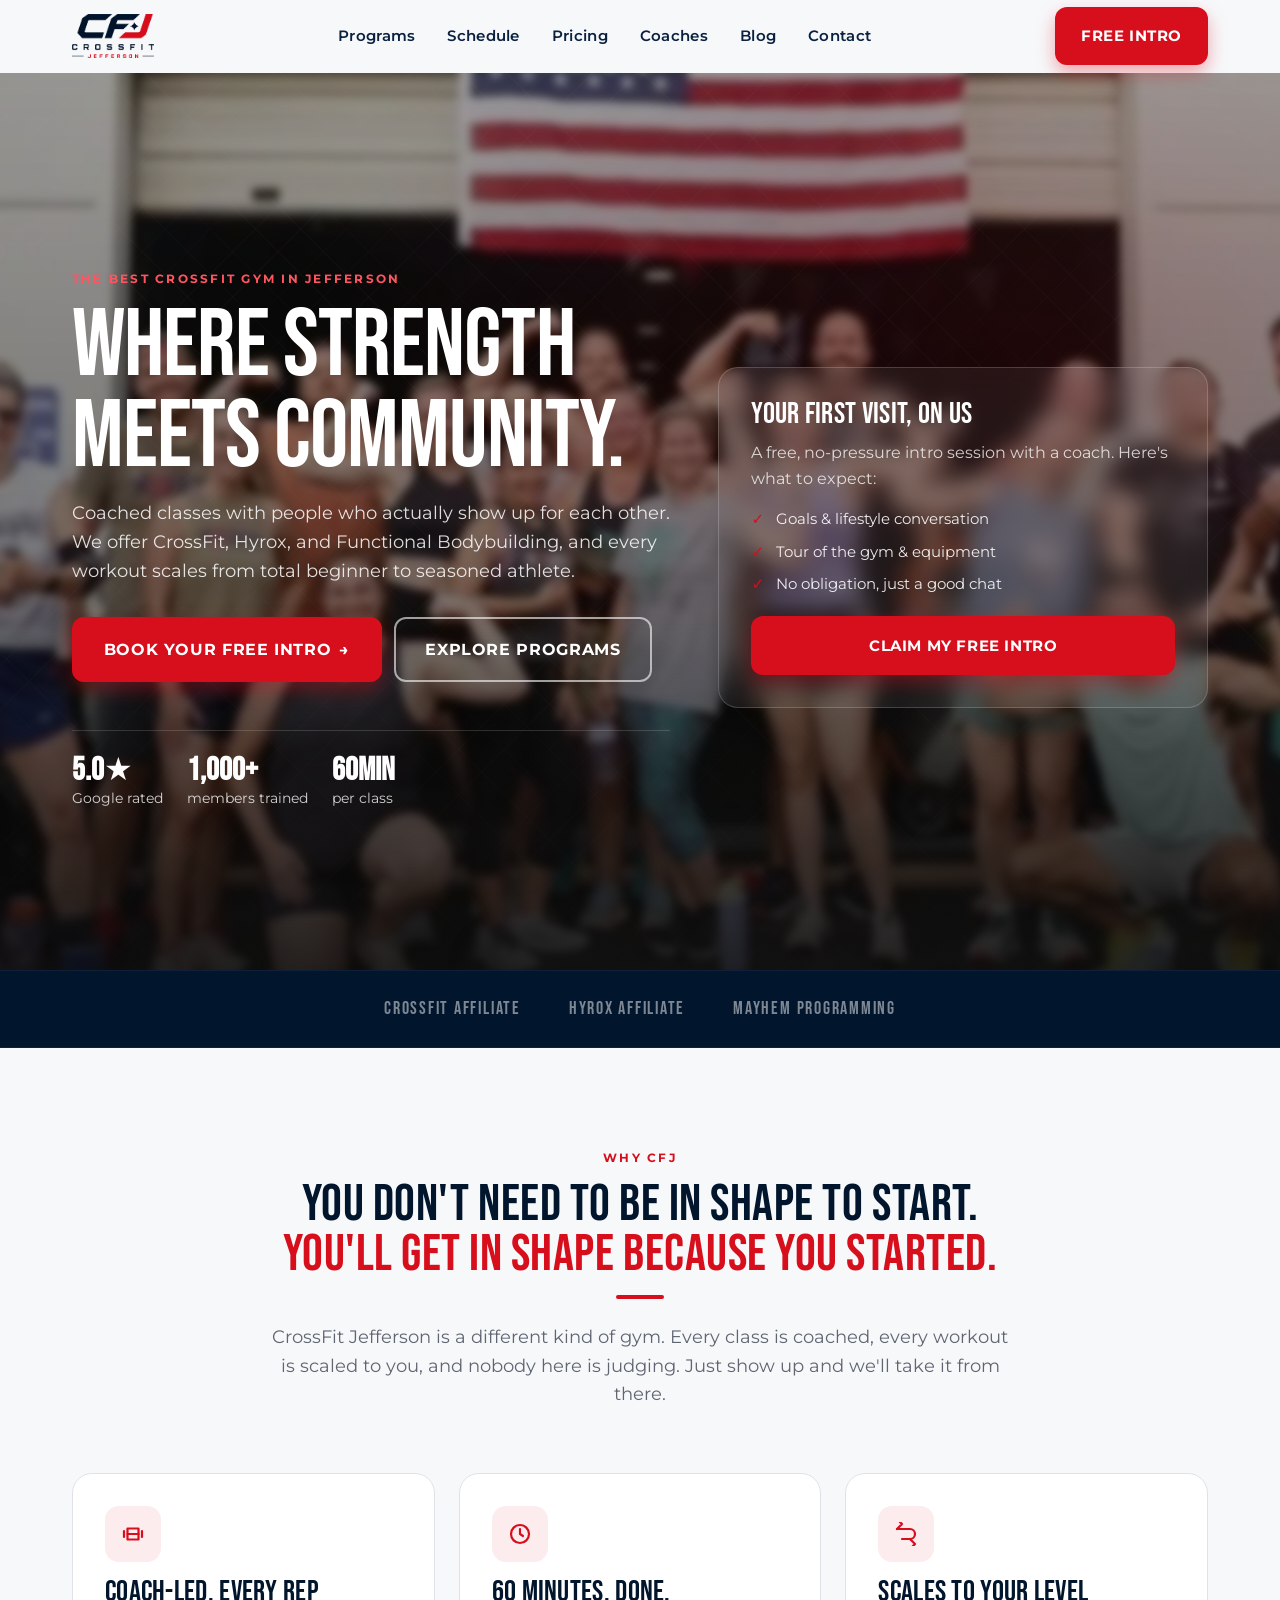
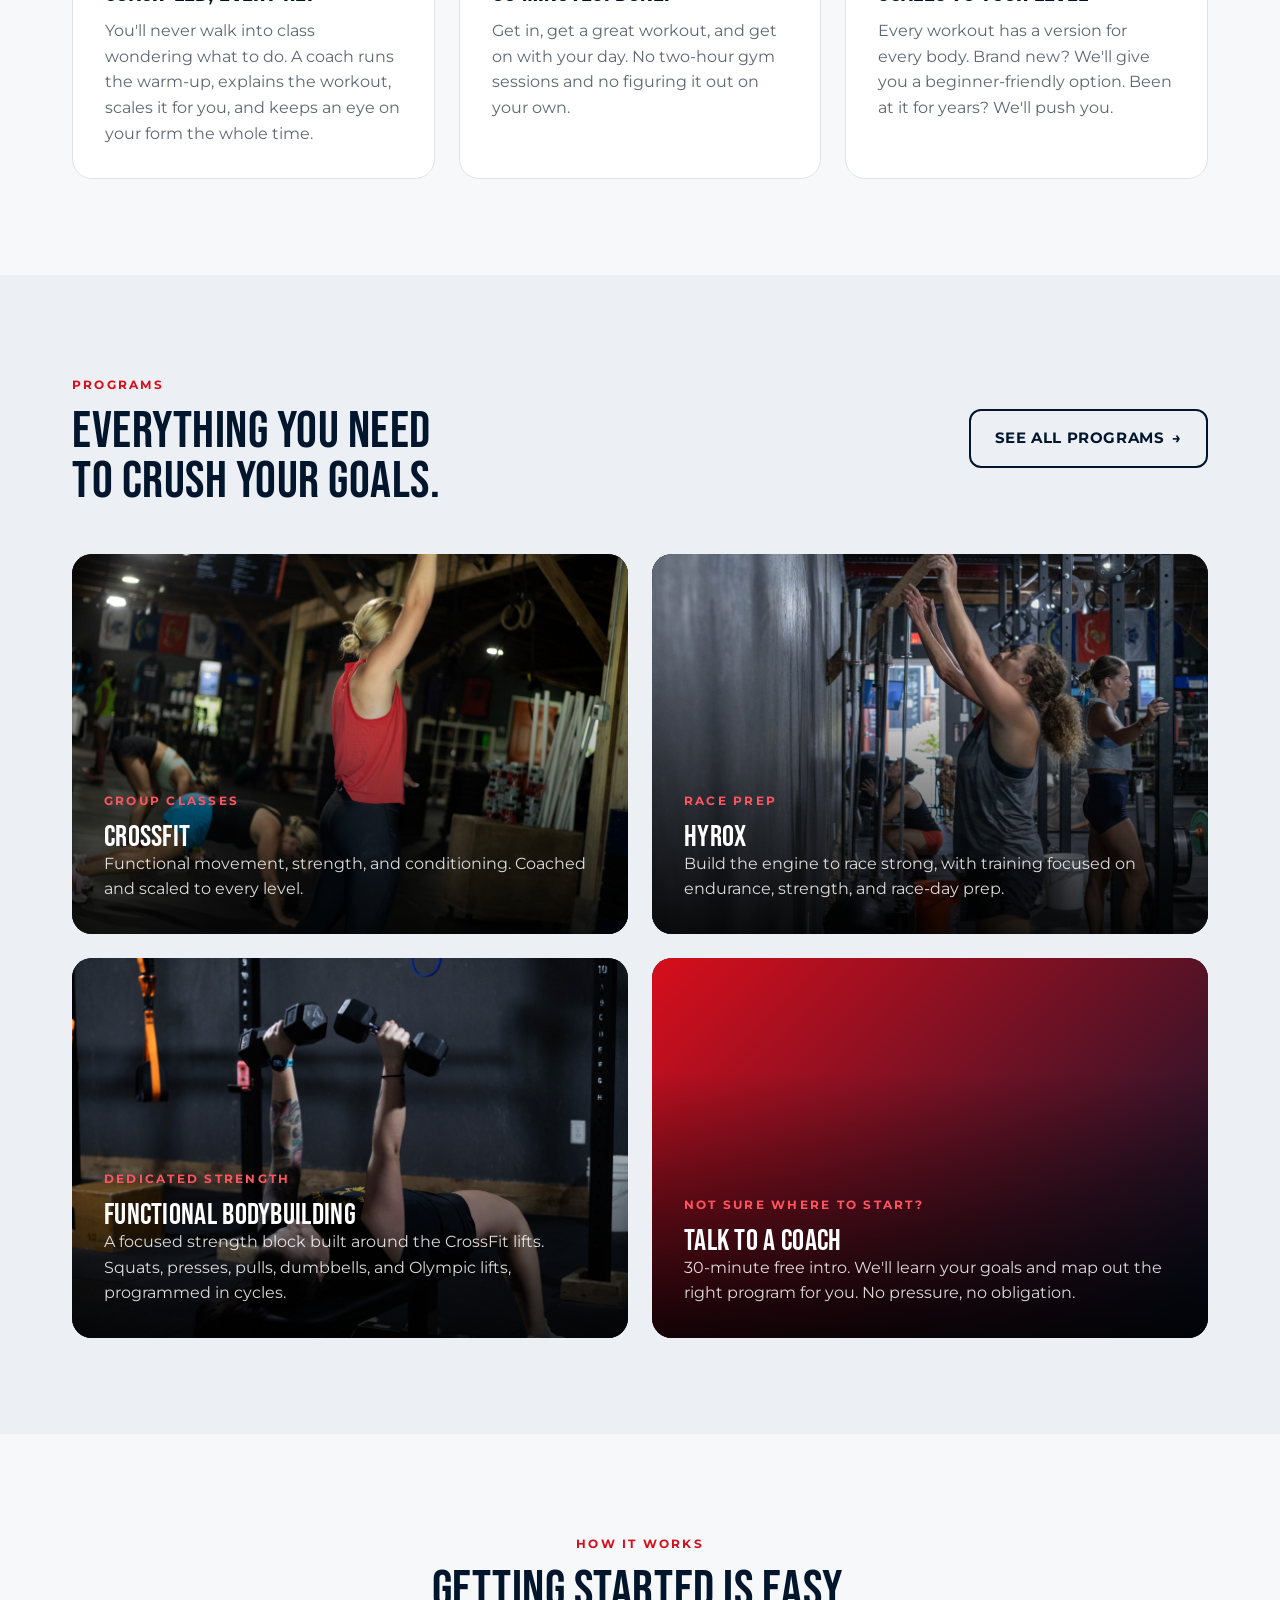
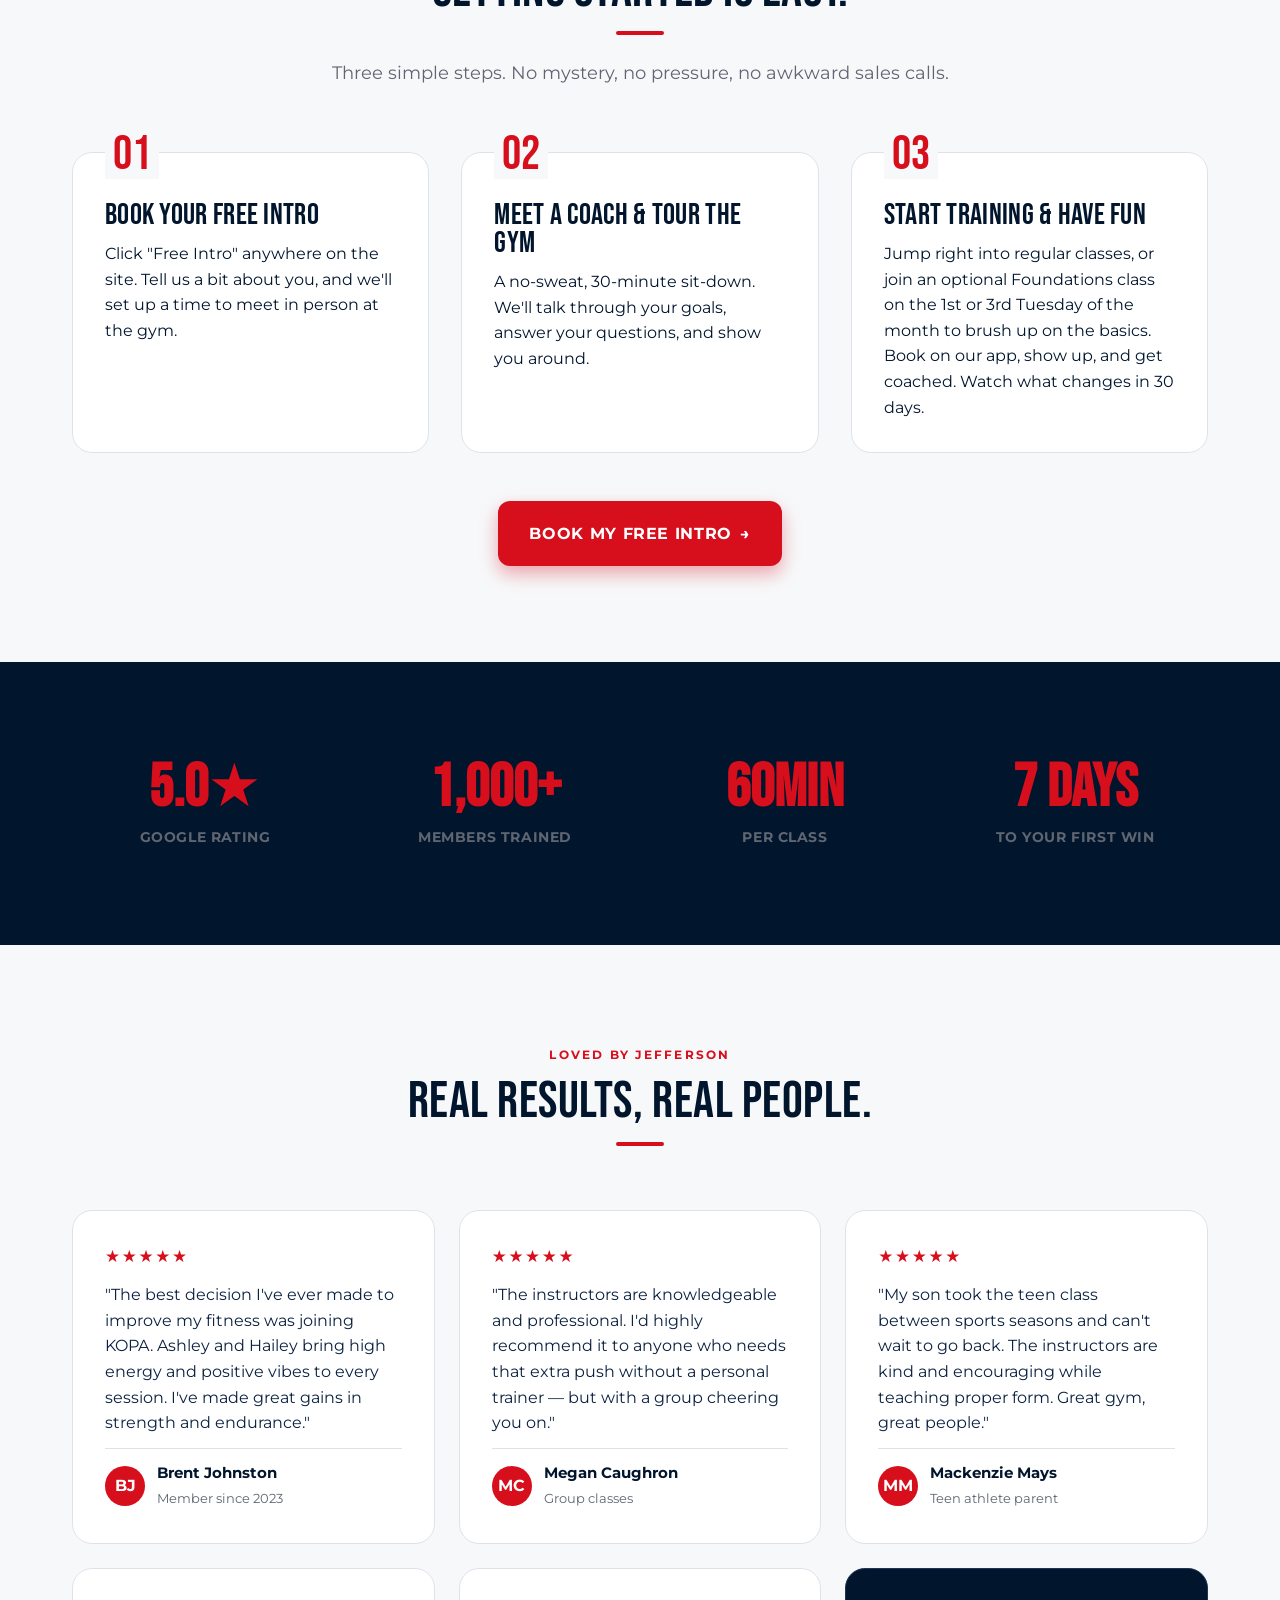
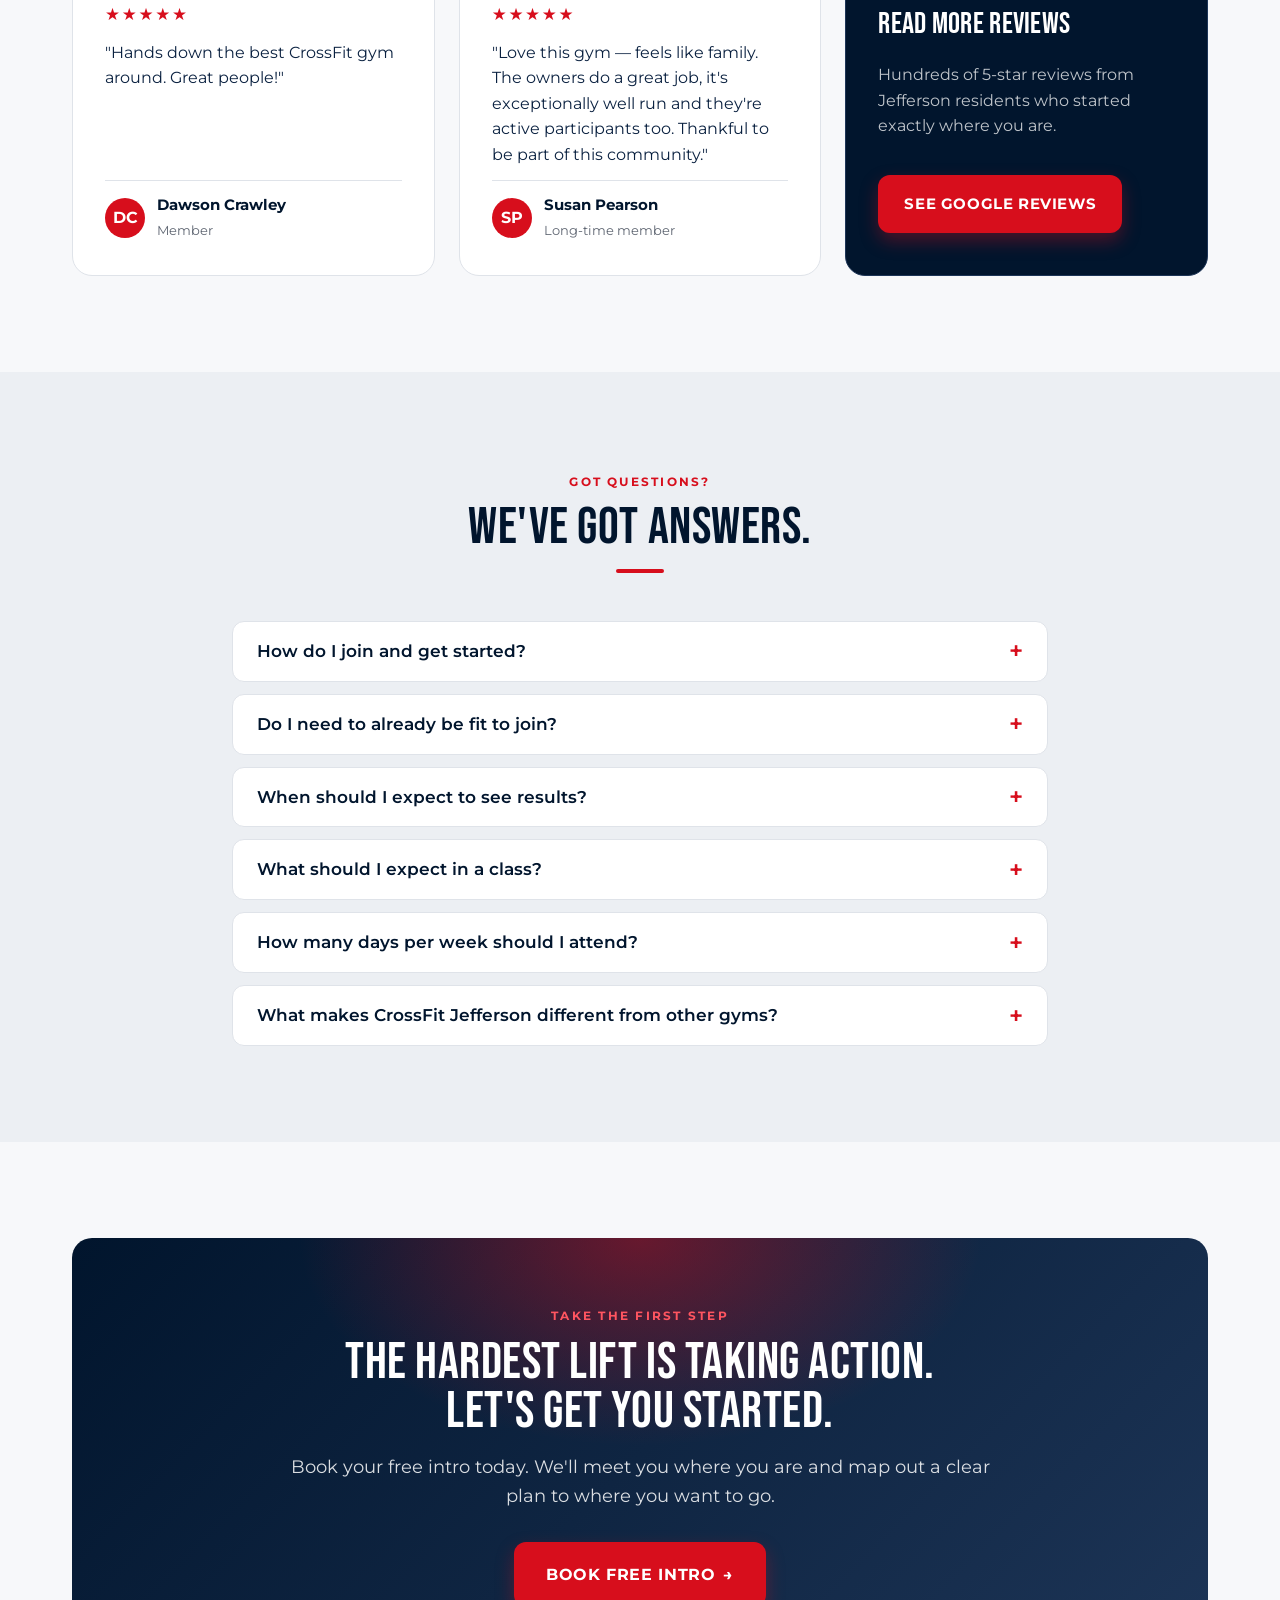
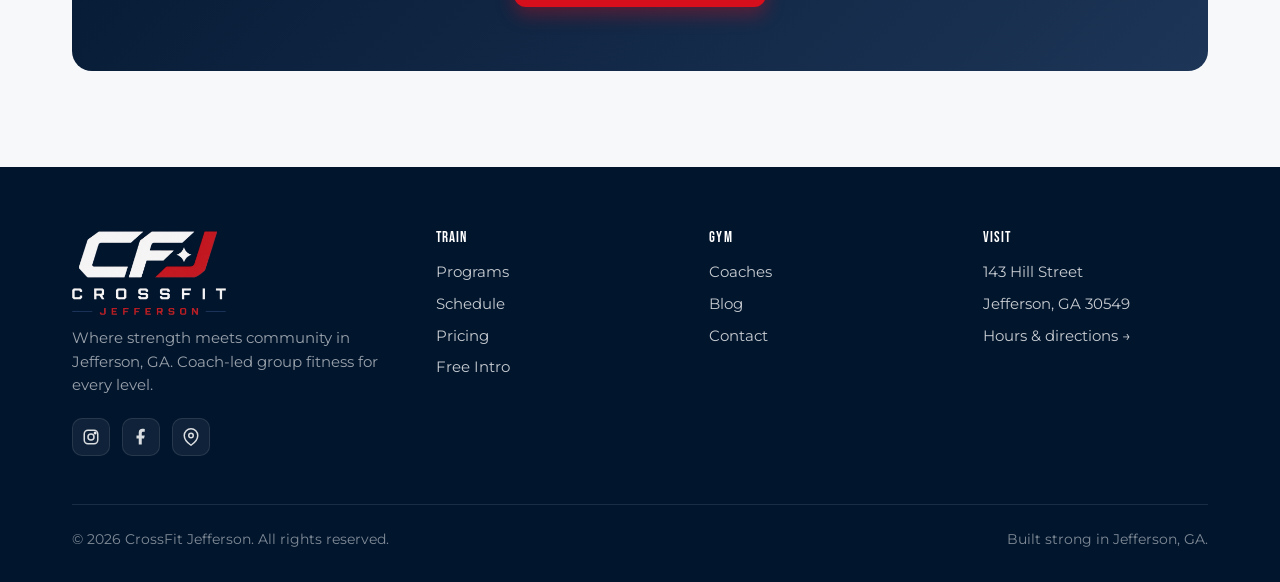
==== commit 382b82f1: "Saturday classes now 7 and 8 AM, open gym after Co-Authored-By: Claude Opus 5.5 <noreply@anthropic.c" ====
--- a/index.html
+++ b/index.html
@@ -48,7 +48,7 @@
     },
     "openingHoursSpecification": [
       { "@type": "OpeningHoursSpecification", "dayOfWeek": ["Monday","Tuesday","Wednesday","Thursday","Friday"], "opens": "04:30", "closes": "19:30" },
-      { "@type": "OpeningHoursSpecification", "dayOfWeek": "Saturday", "opens": "08:00", "closes": "10:00" }
+      { "@type": "OpeningHoursSpecification", "dayOfWeek": "Saturday", "opens": "07:00", "closes": "09:00" }
     ],
     "areaServed": [
       {"@type":"City","name":"Jefferson"},
